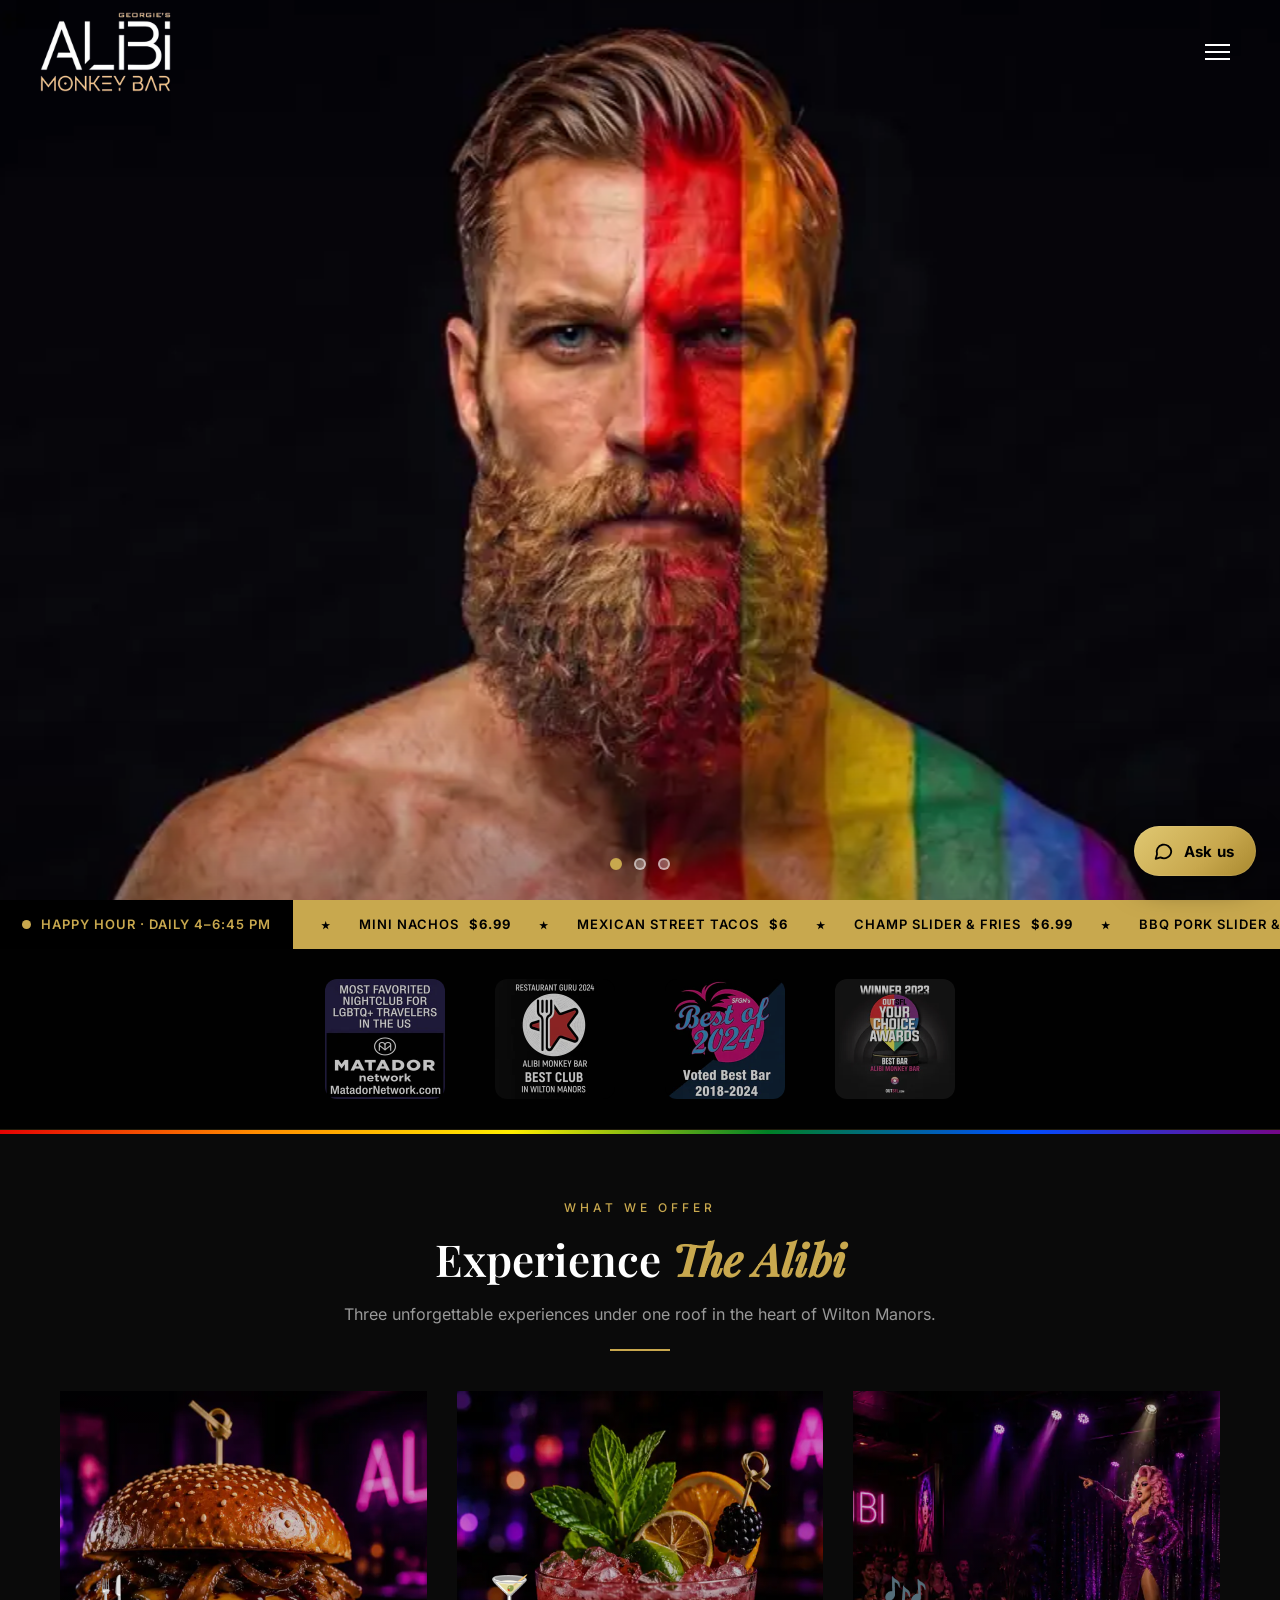
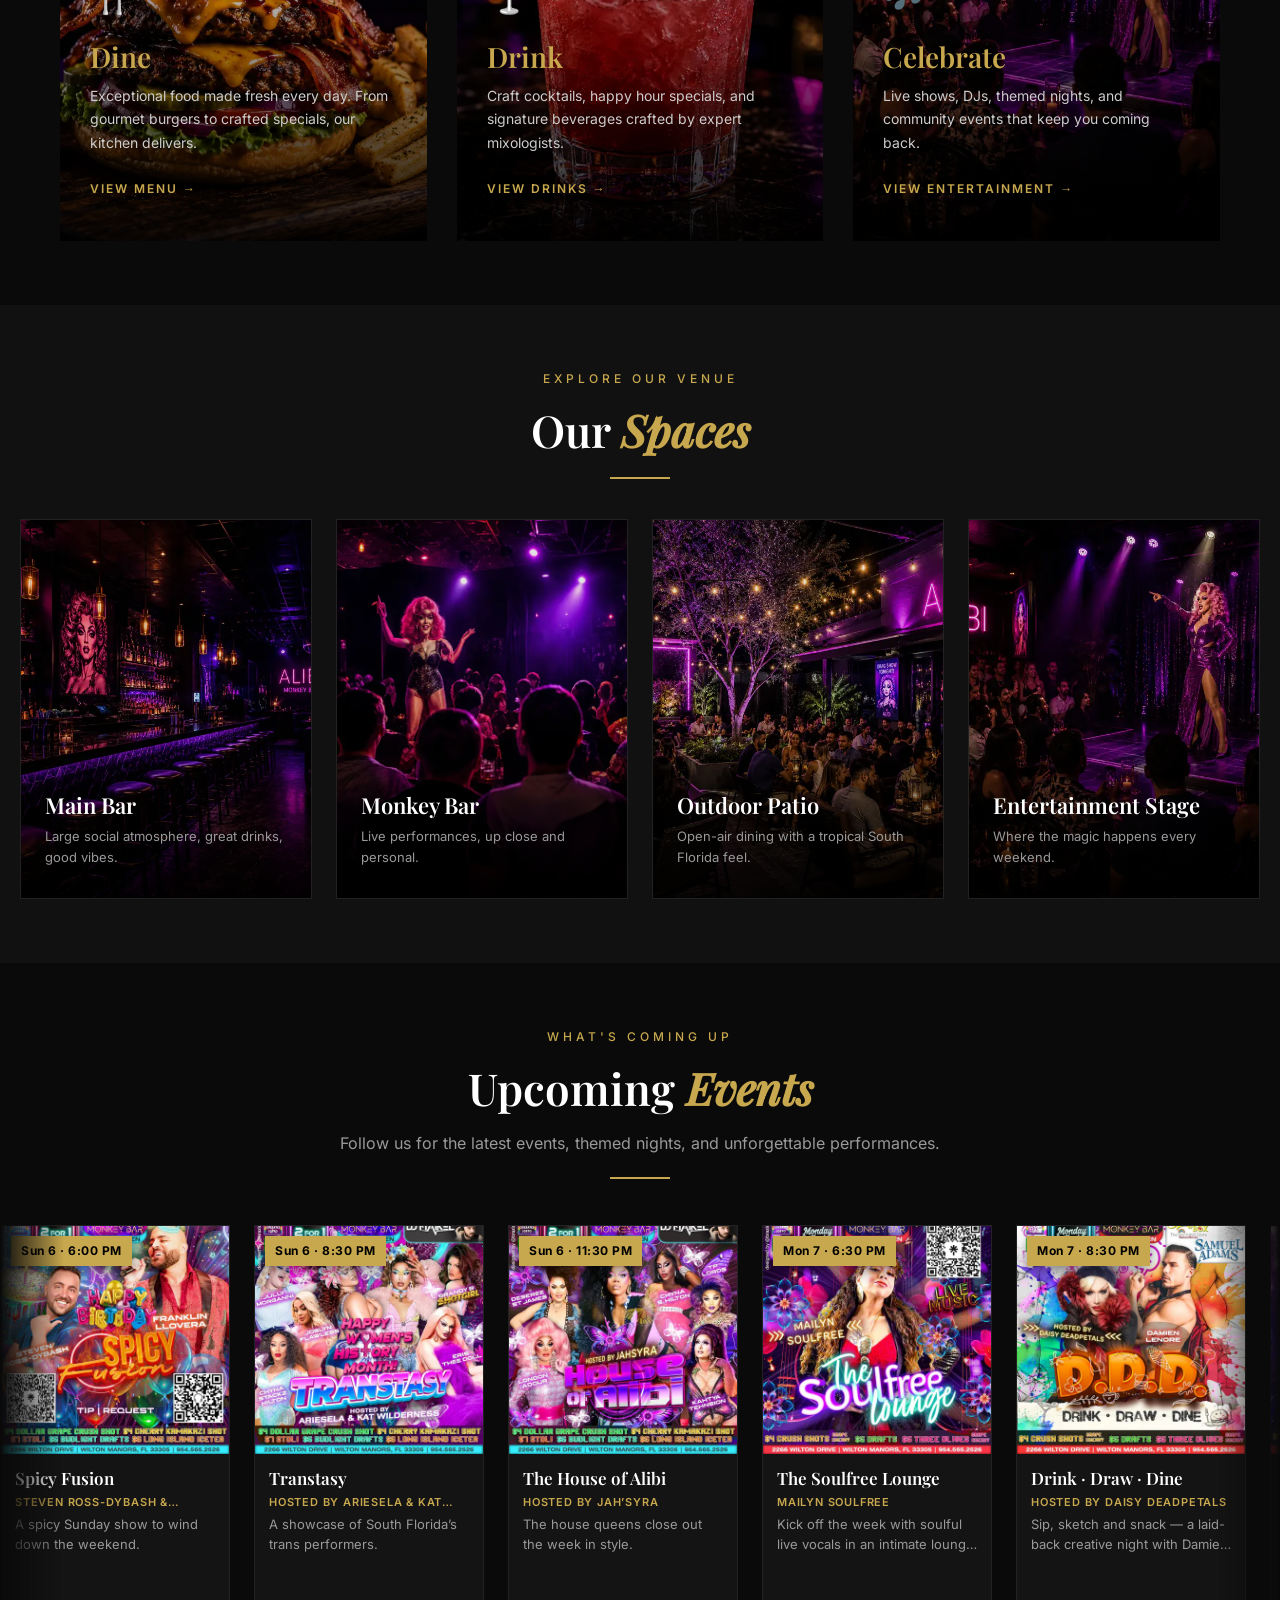
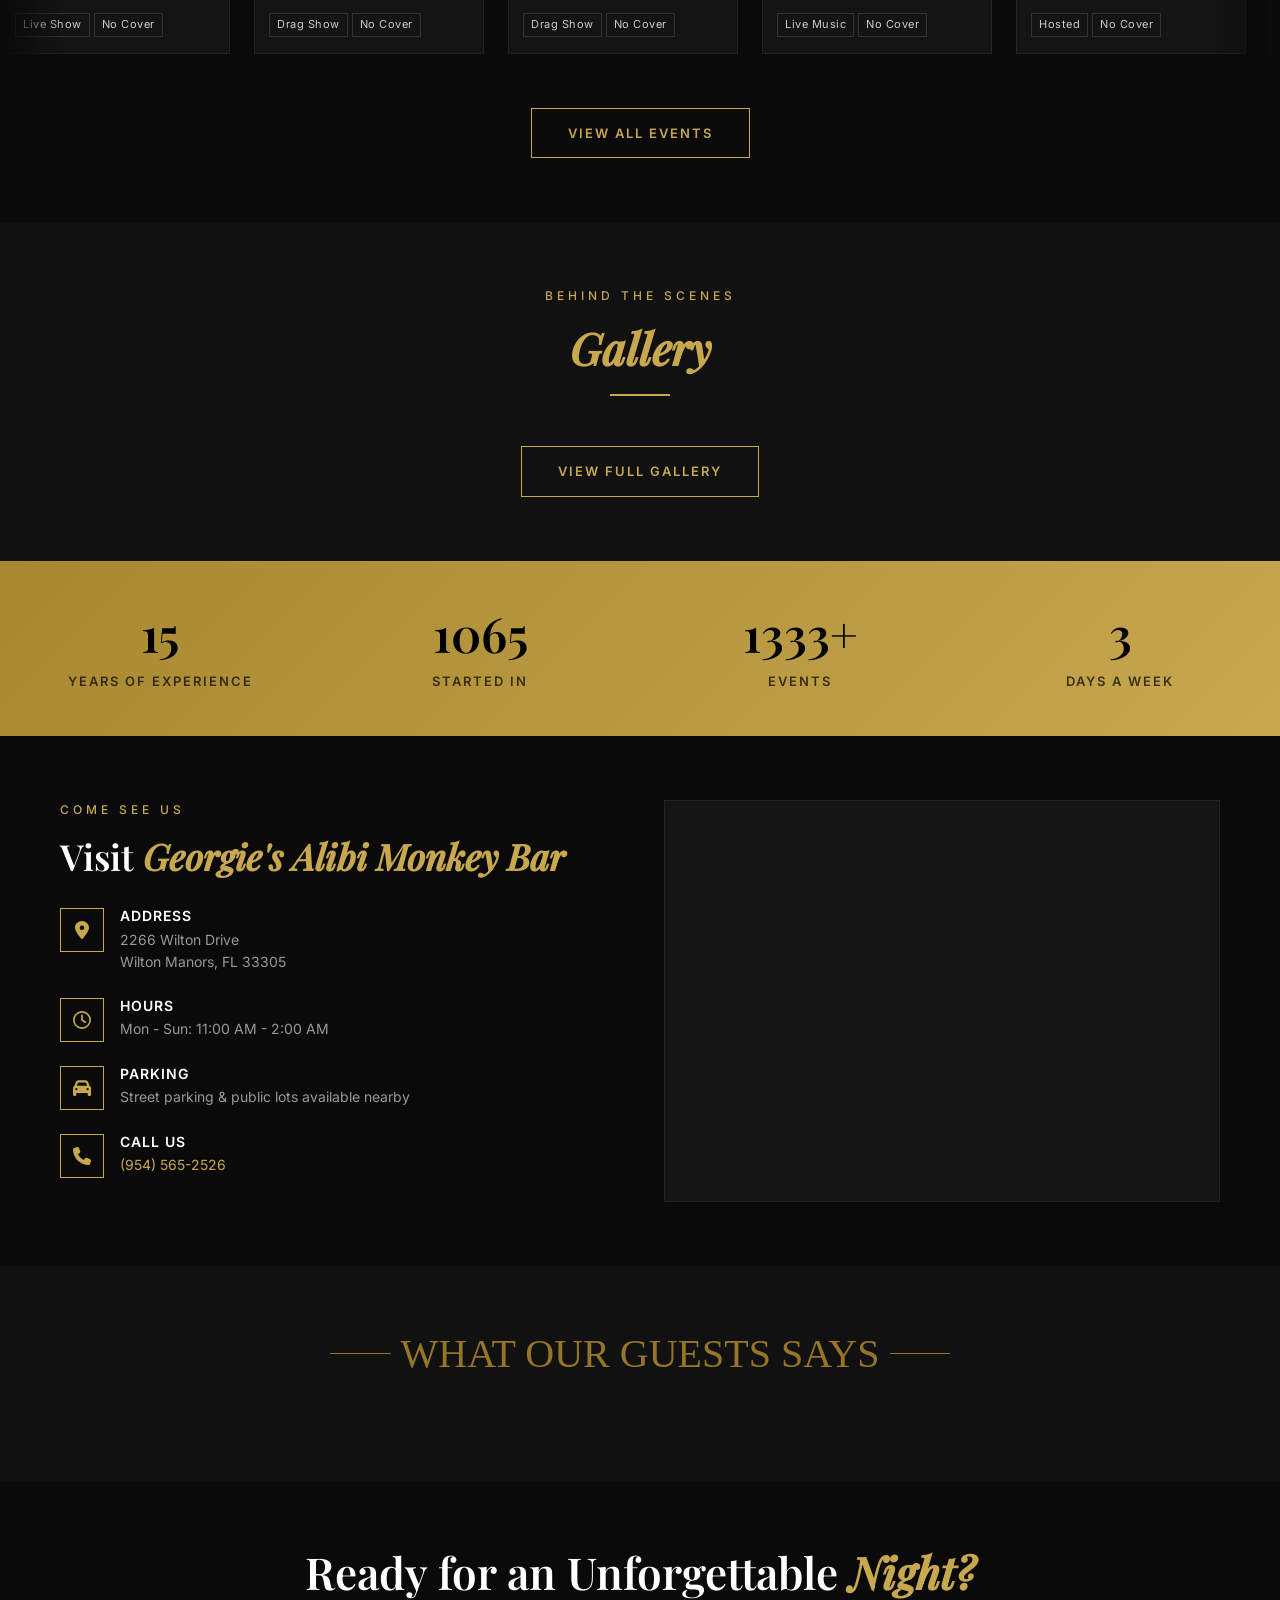
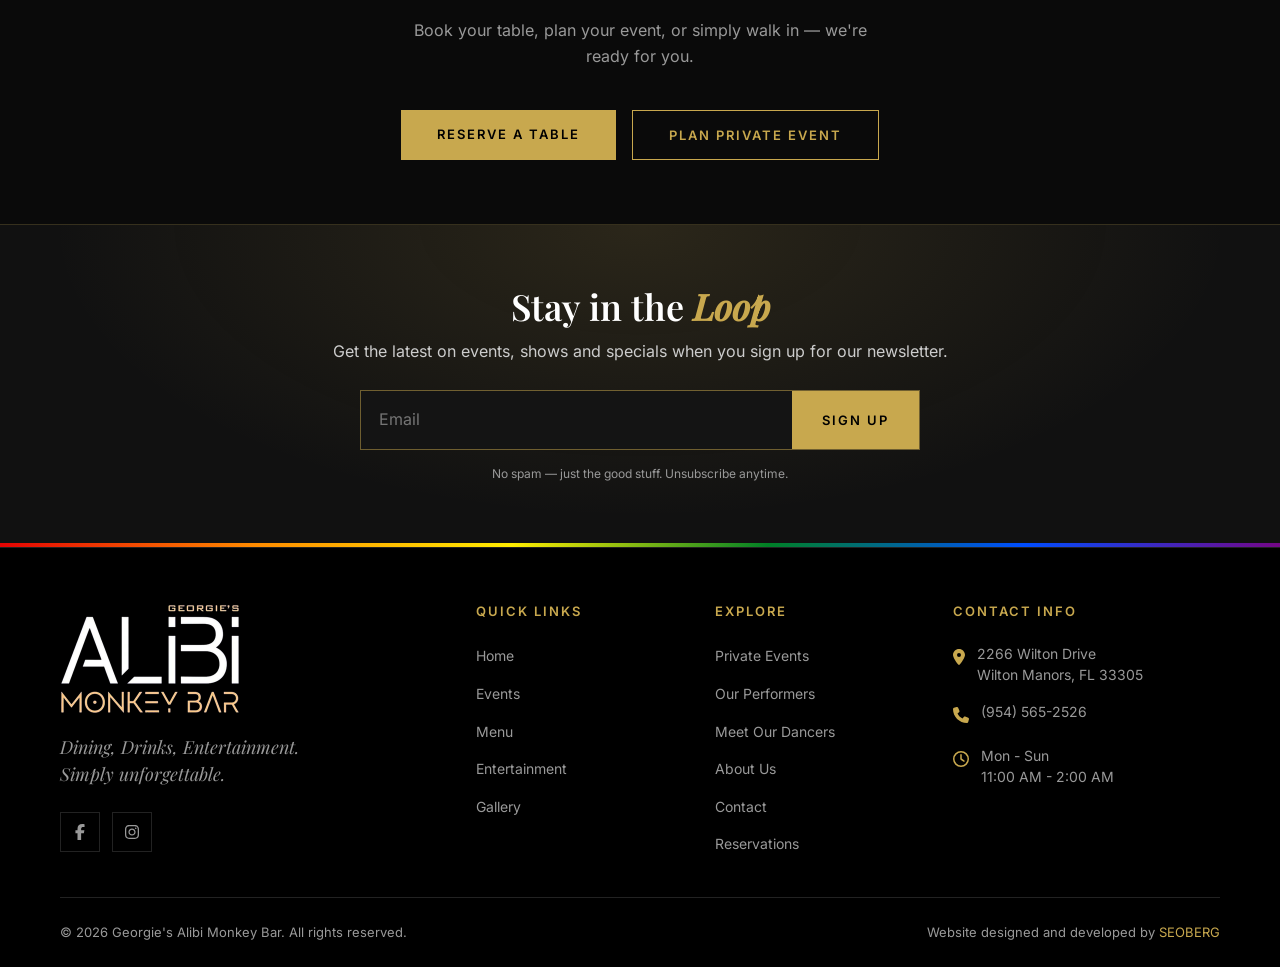
==== index.html @ 09c14d92 "Chat opens by itself once per visit; SEOBERG credits in the chat and footer - 3 seconds after the fi" ====
<!DOCTYPE html>
<html lang="en">
<head>
  <meta charset="UTF-8">
  <meta name="viewport" content="width=device-width, initial-scale=1.0">
  <title>Alibi Monkey Bar | South Florida's Ultimate Dining, Drinks & Entertainment</title>
  <meta name="description" content="Award-winning restaurant, live entertainment, craft cocktails, nightlife, and unforgettable events in the heart of Wilton Manors, South Florida.">
  <meta name="theme-color" content="#0A0A0A">
  <link rel="icon" type="image/png" sizes="32x32" href="images/favicon-32.png">
  <link rel="apple-touch-icon" href="images/apple-touch-icon.png">
  <link rel="preload" href="fonts/inter-latin.woff2" as="font" type="font/woff2" crossorigin>
  <link rel="preload" href="fonts/playfair-display-latin.woff2" as="font" type="font/woff2" crossorigin>
  <link rel="stylesheet" href="css/style.css?v=20261016">
</head>
<body>

  <!-- HEADER -->
  <header class="header">
    <div class="header-inner">
      <a href="./" class="logo"><img src="images/logo.webp" alt="Georgie's Alibi Monkey Bar" width="360" height="220"></a>
      <nav class="nav">
        <a href="./" class="active">Home</a>
        <a href="events.html">Events</a>
        <a href="menu.html">Menu</a>
        <a href="entertainment.html">Entertainment</a><a href="performers.html">Performers</a><a href="dancers.html">Dancers</a>
        <a href="gallery.html">Gallery</a>
        <a href="private-events.html">Private Events</a>
        <a href="about.html">About</a>
        <a href="contact.html">Contact</a>
      </nav>
      <a href="contact.html#reserve" class="btn-reserve">Reserve A Table</a>
      <button class="menu-toggle" aria-label="Open menu">
        <span></span><span></span><span></span>
      </button>
    </div>
  </header>

  <!-- MOBILE NAV -->
  <div class="mobile-nav">
    <button class="mobile-nav-close" aria-label="Close menu">&times;</button>
    <a href="./">Home</a>
    <a href="events.html">Events</a>
    <a href="menu.html">Menu</a>
    <a href="entertainment.html">Entertainment</a><a href="performers.html">Performers</a><a href="dancers.html">Dancers</a>
    <a href="gallery.html">Gallery</a>
    <a href="private-events.html">Private Events</a>
    <a href="about.html">About</a>
    <a href="contact.html">Contact</a>
    <a href="contact.html#reserve" class="btn-outline" style="margin-top:20px;">Reserve A Table</a>
  </div>

  <!-- HERO SLIDER -->
  <section class="hero">
    <h1 class="sr-only">Georgie's Alibi Monkey Bar &mdash; dining, drinks &amp; live entertainment in Wilton Manors</h1>
    <div class="hero-slider">
      <div class="hero-slide hero-slide--full active">
        <picture>
          <source media="(orientation: portrait)" srcset="images/hero-banner-mobile.webp" width="781" height="1400">
          <img fetchpriority="high" src="images/hero-banner.webp" srcset="images/hero-banner-1280.webp 1280w, images/hero-banner.webp 1920w" sizes="100vw" width="1920" height="1071" alt="Alibi Monkey Bar">
        </picture>
      </div>
      <div class="hero-slide">
        <img decoding="async" data-src="images/hero-exterior.webp" width="1916" height="821" alt="Alibi Monkey Bar exterior at sunset">
      </div>
      <div class="hero-slide">
        <img decoding="async" data-src="images/hero-meetme.webp" width="1600" height="1600" alt="Meet Me At Alibi - Cocktails, Food, Live Entertainment">
      </div>
    </div>
    <div class="hero-dots">
      <button class="hero-dot active" aria-label="Slide 1"></button>
      <button class="hero-dot" aria-label="Slide 2"></button>
      <button class="hero-dot" aria-label="Slide 3"></button>
    </div>
  </section>

  <!-- HAPPY HOUR TICKER (details from the Square site's Happy Hour Menu page) -->
  <a class="hh-ticker" href="menu.html#happy-hour" aria-label="Happy Hour every day 4 to 6:45 PM. See the Happy Hour menu.">
    <span class="hh-ticker-label">
      <span class="hh-ticker-dot"></span>
      <span data-hh-status data-hh-idle="Happy Hour &middot; Daily 4&ndash;6:45 PM">Happy Hour &middot; Daily 4&ndash;6:45 PM</span>
    </span>
    <span class="hh-ticker-track" aria-hidden="true">
      <span class="hh-ticker-items">
        <span>Mini Nachos <b>$6.99</b></span>
        <span>Mexican Street Tacos <b>$6</b></span>
        <span>Champ Slider &amp; Fries <b>$6.99</b></span>
        <span>BBQ Pork Slider &amp; Fries <b>$6.99</b></span>
        <span>4 oz. Burger &amp; Fries <b>$6.99</b></span>
        <span>Bacon Cheese Dog &amp; Fries <b>$6.99</b></span>
        <span>Wings (5) <b>$6.99</b></span>
        <span>Chicken Quesadilla <b>$11.99</b></span>
        <span>Sides from <b>$3</b></span>
        <span class="hh-ticker-cta">See the Happy Hour menu &rarr;</span>
      </span>
    </span>
  </a>

  <!-- AWARDS -->
  <section class="awards-bar">
    <div class="awards-track">
      <div class="award-item">
        <img width="240" height="240" loading="lazy" decoding="async" src="images/award-matador.webp" alt="Most Favorited Nightclub for LGBTQ+ Travelers - Matador Network">
      </div>
      <div class="award-item">
        <img width="240" height="240" loading="lazy" decoding="async" src="images/award-restaurant-guru.webp" alt="Restaurant Guru 2024 - Best Club in Wilton Manors">
      </div>
      <div class="award-item">
        <img width="240" height="240" loading="lazy" decoding="async" src="images/award-sfgn.webp" alt="SFGN Best of 2024 - Voted Best Bar 2018-2024">
      </div>
      <div class="award-item">
        <img width="240" height="240" loading="lazy" decoding="async" src="images/award-outsfl.webp" alt="OutSFL Your Choice Awards 2023 - Best Bar">
      </div>
    </div>
  </section>

  <!-- PRIDE DIVIDER -->
  <div class="pride-divider"></div>

  <!-- EXPERIENCE THE ALIBI -->
  <section class="section">
    <div class="container">
      <div class="section-header">
        <span class="section-label">What We Offer</span>
        <h2 class="section-title">Experience <em>The Alibi</em></h2>
        <p class="section-desc">Three unforgettable experiences under one roof in the heart of Wilton Manors.</p>
        <div class="gold-line"></div>
      </div>
      <div class="experience-grid">
        <div class="experience-card fade-in">
          <div class="experience-card-bg" data-bg="images/site/burger-photo-1024.webp"></div>
          <div class="experience-card-overlay"></div>
          <div class="experience-card-content">
            <div class="experience-card-icon">&#127860;</div>
            <h3>Dine</h3>
            <p>Exceptional food made fresh every day. From gourmet burgers to crafted specials, our kitchen delivers.</p>
            <a href="menu.html" class="btn-link">View Menu &rarr;</a>
          </div>
        </div>
        <div class="experience-card fade-in fade-in-delay-1">
          <div class="experience-card-bg" data-bg="images/site/cocktail-photo-1024.webp"></div>
          <div class="experience-card-overlay"></div>
          <div class="experience-card-content">
            <div class="experience-card-icon">&#127864;</div>
            <h3>Drink</h3>
            <p>Craft cocktails, happy hour specials, and signature beverages crafted by expert mixologists.</p>
            <a href="menu.html#drinks" class="btn-link">View Drinks &rarr;</a>
          </div>
        </div>
        <div class="experience-card fade-in fade-in-delay-2">
          <div class="experience-card-bg" data-bg="images/site/entertainment-stage-scene-1024.webp"></div>
          <div class="experience-card-overlay"></div>
          <div class="experience-card-content">
            <div class="experience-card-icon">&#127926;</div>
            <h3>Celebrate</h3>
            <p>Live shows, DJs, themed nights, and community events that keep you coming back.</p>
            <a href="entertainment.html" class="btn-link">View Entertainment &rarr;</a>
          </div>
        </div>
      </div>
    </div>
  </section>

  <!-- OUR SPACES -->
  <section class="section section-dark">
    <div class="container-wide">
      <div class="section-header">
        <span class="section-label">Explore Our Venue</span>
        <h2 class="section-title">Our <em>Spaces</em></h2>
        <div class="gold-line"></div>
      </div>
      <div class="spaces-grid">
        <div class="space-card fade-in">
          <div class="space-card-bg" data-bg="images/site/main-bar-interior-1024.webp"></div>
          <div class="space-card-overlay"></div>
          <div class="space-card-content">
            <h3>Main Bar</h3>
            <p>Large social atmosphere, great drinks, good vibes.</p>
          </div>
        </div>
        <div class="space-card fade-in fade-in-delay-1">
          <div class="space-card-bg" data-bg="images/site/monkey-bar-1024.webp"></div>
          <div class="space-card-overlay"></div>
          <div class="space-card-content">
            <h3>Monkey Bar</h3>
            <p>Live performances, up close and personal.</p>
          </div>
        </div>
        <div class="space-card fade-in fade-in-delay-2">
          <div class="space-card-bg" data-bg="images/site/outdoor-patio-scene-1024.webp"></div>
          <div class="space-card-overlay"></div>
          <div class="space-card-content">
            <h3>Outdoor Patio</h3>
            <p>Open-air dining with a tropical South Florida feel.</p>
          </div>
        </div>
        <div class="space-card fade-in fade-in-delay-3">
          <div class="space-card-bg" data-bg="images/site/entertainment-stage-scene-1024.webp"></div>
          <div class="space-card-overlay"></div>
          <div class="space-card-content">
            <h3>Entertainment Stage</h3>
            <p>Where the magic happens every weekend.</p>
          </div>
        </div>
      </div>
    </div>
  </section>

  <!-- UPCOMING EVENTS — every show in the Weekly Lineup as a right-to-left slider.
       js/upcoming.js reads the cards from events.html (edit events there), orders them
       from the next show onward and starts the slider. Without JavaScript these four
       weekly highlights show in a row you can swipe. -->
  <section class="section" id="events">
    <div class="container">
      <div class="section-header">
        <span class="section-label">What's Coming Up</span>
        <h2 class="section-title">Upcoming <em>Events</em></h2>
        <p class="section-desc">Follow us for the latest events, themed nights, and unforgettable performances.</p>
        <div class="gold-line"></div>
      </div>
    </div>

    <div class="ev-slider fade-in" data-ev-slider>
      <div class="ev-slider-viewport">
        <div class="ev-slider-track">
          <a class="ev-slide" href="events.html#ev-tue">
            <article class="ev-card">
              <div class="ev-poster">
                <img src="images/events/drag-bingo.webp" alt="Drag Bingo poster" width="480" height="600" loading="lazy" decoding="async">
                <span class="ev-time">Every Tue &middot; 10:00 PM</span>
              </div>
              <div class="ev-body">
                <h4>Drag Bingo</h4>
                <p class="ev-host">Hosted by London Adour</p>
                <p class="ev-desc">Bingo with a twist and fun prizes to win. $6 margaritas, $9 Grey Goose.</p>
                <ul class="ev-tags"><li>Drag</li><li>Prizes</li><li>No Cover</li></ul>
              </div>
            </article>
          </a>
          <a class="ev-slide" href="events.html#ev-thu">
            <article class="ev-card">
              <div class="ev-poster">
                <img src="images/events/whats-the-tea.webp" alt="What’s the Tea? poster" width="480" height="600" loading="lazy" decoding="async">
                <span class="ev-time">Every Thu &middot; 10:00 PM</span>
              </div>
              <div class="ev-body">
                <h4>What&rsquo;s the Tea?</h4>
                <p class="ev-host">Hosted by TP Lords</p>
                <p class="ev-desc">Watch out for the big girls &mdash; a night of drag, comedy and all the tea.</p>
                <ul class="ev-tags"><li>Drag</li><li>$5 Long Islands</li><li>No Cover</li></ul>
              </div>
            </article>
          </a>
          <a class="ev-slide" href="events.html#ev-fri">
            <article class="ev-card">
              <div class="ev-poster">
                <img src="images/events/alibis-angels.webp" alt="Alibi’s Angels poster" width="480" height="600" loading="lazy" decoding="async">
                <span class="ev-time">Every Fri &middot; 9:00 PM</span>
              </div>
              <div class="ev-body">
                <h4>Alibi&rsquo;s Angels</h4>
                <p class="ev-host">Hosted by the Angels</p>
                <p class="ev-desc">The Angels take the stage for a full night of drag.</p>
                <ul class="ev-tags"><li>Drag Show</li><li>No Cover</li></ul>
              </div>
            </article>
          </a>
          <a class="ev-slide" href="events.html#ev-sat">
            <article class="ev-card">
              <div class="ev-poster">
                <img src="images/events/saturday-night-rewind.webp" alt="Saturday Night Rewind poster" width="480" height="600" loading="lazy" decoding="async">
                <span class="ev-time">Every Sat &middot; 8:30 PM</span>
              </div>
              <div class="ev-body">
                <h4>Saturday Night Rewind</h4>
                <p class="ev-host">Hosted by London Adour &middot; DJ Maikel</p>
                <p class="ev-desc">A throwback drag show packed with the hits you love.</p>
                <ul class="ev-tags"><li>Drag Show</li><li>No Cover</li></ul>
              </div>
            </article>
          </a>
        </div>
      </div>
    </div>

    <div class="container">
      <div class="ev-slider-controls">
        <a href="events.html" class="btn-outline">View All Events</a>
      </div>
    </div>
  </section>

  <!-- GALLERY PREVIEW -->
  <section class="section section-dark">
    <div class="container-wide">
      <div class="section-header">
        <span class="section-label">Behind The Scenes</span>
        <h2 class="section-title"><em>Gallery</em></h2>
        <div class="gold-line"></div>
      </div>
      <!-- Instagram feed (Elfsight) -->
      <div class="elfsight-app-f1284aae-14c4-406d-a843-ef1a9db4b3b8"></div>
      <div style="text-align:center; margin-top:50px;">
        <a href="gallery.html" class="btn-outline">View Full Gallery</a>
      </div>
    </div>
  </section>

  <!-- STATS -->
  <div class="stats-bar">
    <div class="stat-item fade-in">
      <h3 data-count="29" data-suffix="">0</h3>
      <p>Years of Experience</p>
    </div>
    <div class="stat-item fade-in fade-in-delay-1">
      <h3 data-count="1997" data-suffix="">0</h3>
      <p>Started In</p>
    </div>
    <div class="stat-item fade-in fade-in-delay-2">
      <h3 data-count="2500" data-suffix="+">0</h3>
      <p>Events</p>
    </div>
    <div class="stat-item fade-in fade-in-delay-3">
      <h3 data-count="7" data-suffix="">0</h3>
      <p>Days A Week</p>
    </div>
  </div>

  <!-- VISIT US -->
  <section class="section" id="visit">
    <div class="container">
      <div class="visit-section">
        <div class="visit-info fade-in">
          <span class="section-label">Come See Us</span>
          <h3>Visit <em>Georgie's Alibi Monkey Bar</em></h3>
          <div class="visit-detail">
            <div class="visit-detail-icon"><i class="fas fa-map-marker-alt"></i></div>
            <div>
              <h4>Address</h4>
              <p>2266 Wilton Drive<br>Wilton Manors, FL 33305</p>
            </div>
          </div>
          <div class="visit-detail">
            <div class="visit-detail-icon"><i class="far fa-clock"></i></div>
            <div>
              <h4>Hours</h4>
              <p>Mon - Sun: 11:00 AM - 2:00 AM</p>
            </div>
          </div>
          <div class="visit-detail">
            <div class="visit-detail-icon"><i class="fas fa-car"></i></div>
            <div>
              <h4>Parking</h4>
              <p>Street parking & public lots available nearby</p>
            </div>
          </div>
          <div class="visit-detail">
            <div class="visit-detail-icon"><i class="fas fa-phone"></i></div>
            <div>
              <h4>Call Us</h4>
              <p><a href="tel:+19545652526">(954) 565-2526</a></p>
            </div>
          </div>
        </div>
        <div class="visit-map fade-in fade-in-delay-1">
          <iframe src="https://www.google.com/maps?q=Georgie%27s+Alibi+Monkey+Bar,+2266+Wilton+Dr,+Wilton+Manors,+FL+33305&output=embed" title="Map: Georgie&#39;s Alibi Monkey Bar, 2266 Wilton Drive" allowfullscreen loading="lazy"></iframe>
        </div>
      </div>
    </div>
  </section>

  <!-- GOOGLE REVIEWS (Elfsight widget, same as staging) -->
  <section class="section section-dark guest-reviews">
    <div class="container-wide">
      <h2 class="reviews-divider"><span>What Our Guests Says</span></h2>
      <div class="elfsight-app-85502137-6bd7-4d75-bd70-6d7300e548af"></div>
    </div>
  </section>

  <!-- CTA -->
  <section class="cta-section">
    <div class="container">
      <h2>Ready for an Unforgettable <em>Night?</em></h2>
      <p>Book your table, plan your event, or simply walk in — we're ready for you.</p>
      <div class="cta-buttons">
        <a href="contact.html#reserve" class="btn-primary">Reserve A Table</a>
        <a href="private-events.html" class="btn-outline">Plan Private Event</a>
      </div>
    </div>
  </section>

  <!-- PRIDE DIVIDER -->
  <!-- NEWSLETTER (like "Stay in the Loop" on the Square site) — posts to api/subscribe.php -->
  <section class="newsletter">
    <div class="container">
      <h2>Stay in the <em>Loop</em></h2>
      <p>Get the latest on events, shows and specials when you sign up for our newsletter.</p>
      <form class="newsletter-form" method="post" action="#" data-endpoint="api/subscribe.php" data-success="You're on the list! Watch your inbox for our next update." novalidate>
        <label class="sr-only" for="nl-email-index">Email address</label>
        <input id="nl-email-index" type="email" name="email" placeholder="Email" autocomplete="email" required>
        <input class="hp-field" type="text" name="website" tabindex="-1" autocomplete="off" aria-hidden="true">
        <button type="submit">Sign Up</button>
      </form>
      <p class="form-status" role="status" aria-live="polite" hidden></p>
      <p class="newsletter-note">No spam &mdash; just the good stuff. Unsubscribe anytime.</p>
    </div>
  </section>

  <div class="pride-divider"></div>

  <!-- FOOTER -->
  <footer class="footer">
    <div class="container">
      <div class="footer-grid">
        <div class="footer-brand">
          <a href="./" class="logo"><img loading="lazy" decoding="async" src="images/logo.webp" alt="Georgie's Alibi Monkey Bar" width="360" height="220"></a>
          <p class="footer-tagline">Dining, Drinks, Entertainment.<br>Simply unforgettable.</p>
          <div class="footer-social">
            <a href="https://www.facebook.com/alibi.wiltonmanors/" target="_blank" rel="noopener" aria-label="Facebook"><i class="fab fa-facebook-f"></i></a>
            <a href="https://www.instagram.com/alibimonkeybar/" target="_blank" rel="noopener" aria-label="Instagram"><i class="fab fa-instagram"></i></a>
          </div>
        </div>
        <div class="footer-col">
          <h4>Quick Links</h4>
          <ul class="footer-links">
            <li><a href="./">Home</a></li>
            <li><a href="events.html">Events</a></li>
            <li><a href="menu.html">Menu</a></li>
            <li><a href="entertainment.html">Entertainment</a></li>
            <li><a href="gallery.html">Gallery</a></li>
          </ul>
        </div>
        <div class="footer-col">
          <h4>Explore</h4>
          <ul class="footer-links">
            <li><a href="private-events.html">Private Events</a></li><li><a href="performers.html">Our Performers</a></li><li><a href="dancers.html">Meet Our Dancers</a></li>
            <li><a href="about.html">About Us</a></li>
            <li><a href="contact.html">Contact</a></li>
            <li><a href="contact.html#reserve">Reservations</a></li>
          </ul>
        </div>
        <div class="footer-col">
          <h4>Contact Info</h4>
          <div class="footer-contact-item">
            <span class="icon"><i class="fas fa-map-marker-alt"></i></span>
            <p>2266 Wilton Drive<br>Wilton Manors, FL 33305</p>
          </div>
          <div class="footer-contact-item">
            <span class="icon"><i class="fas fa-phone"></i></span>
            <a href="tel:+19545652526">(954) 565-2526</a>
          </div>
          <div class="footer-contact-item">
            <span class="icon"><i class="far fa-clock"></i></span>
            <p>Mon - Sun<br>11:00 AM - 2:00 AM</p>
          </div>
        </div>
      </div>
      <div class="footer-bottom">
        <p>&copy; 2026 Georgie's Alibi Monkey Bar. All rights reserved.</p>
        <p class="footer-credit">Website designed and developed by <a href="https://seoberg.com" target="_blank" rel="noopener">SEOBERG</a></p>
      </div>
    </div>
  </footer>

  <!-- MOBILE STICKY CTA BAR -->
  <div class="mobile-cta-bar">
    <a href="tel:+19545652526" class="cta-call"><i class="fas fa-phone"></i> Call Now</a>
    <a href="contact.html#reserve" class="cta-reserve">Reserve A Table</a>
  </div>

  <script src="js/main.js?v=20260925"></script>
  <script src="js/elfsight-badge.js?v=20260925"></script>
  <script src="js/upcoming.js?v=20260929"></script>
  <script src="js/chat.js?v=20261016"></script>
</body>
</html>
---- css/style.css ----
/* Fonts: self-hosted variable WOFF2 files (Google Fonts, SIL Open Font License),
   Latin subset. Each page preloads the two used above the fold. */
@font-face {
  font-family: 'Inter';
  font-style: normal;
  font-weight: 300 700;
  font-display: swap;
  src: url('../fonts/inter-latin.woff2') format('woff2');
  unicode-range: U+0000-00FF, U+0131, U+0152-0153, U+02BB-02BC, U+02C6, U+02DA, U+02DC, U+0304, U+0308, U+0329, U+2000-206F, U+20AC, U+2122, U+2191, U+2193, U+2212, U+2215, U+FEFF, U+FFFD;
}

@font-face {
  font-family: 'Playfair Display';
  font-style: normal;
  font-weight: 400 700;
  font-display: swap;
  src: url('../fonts/playfair-display-latin.woff2') format('woff2');
  unicode-range: U+0000-00FF, U+0131, U+0152-0153, U+02BB-02BC, U+02C6, U+02DA, U+02DC, U+0304, U+0308, U+0329, U+2000-206F, U+20AC, U+2122, U+2191, U+2193, U+2212, U+2215, U+FEFF, U+FFFD;
}

@font-face {
  font-family: 'Playfair Display';
  font-style: italic;
  font-weight: 400 500;
  font-display: swap;
  src: url('../fonts/playfair-display-italic-latin.woff2') format('woff2');
  unicode-range: U+0000-00FF, U+0131, U+0152-0153, U+02BB-02BC, U+02C6, U+02DA, U+02DC, U+0304, U+0308, U+0329, U+2000-206F, U+20AC, U+2122, U+2191, U+2193, U+2212, U+2215, U+FEFF, U+FFFD;
}

:root {
  --gold: #C8A84E;
  --gold-light: #E0C872;
  --gold-dark: #A8882E;
  --black: #000000;
  --bg: #0A0A0A;
  --bg-card: #141414;
  --bg-section: #111111;
  --bg-overlay: rgba(0, 0, 0, 0.7);
  --white: #FFFFFF;
  --text: #FFFFFF;
  --text-muted: #999999;
  --text-body: #CCCCCC;
  --border: #222222;
  --rainbow-red: #E40303;
  --rainbow-orange: #FF8C00;
  --rainbow-yellow: #FFED00;
  --rainbow-green: #008026;
  --rainbow-blue: #004DFF;
  --rainbow-purple: #750787;
}

* {
  margin: 0;
  padding: 0;
  box-sizing: border-box;
}

html {
  scroll-behavior: smooth;
}

body {
  font-family: 'Inter', sans-serif;
  background-color: var(--bg);
  color: var(--text);
  line-height: 1.6;
  overflow-x: hidden;
}

h1, h2, h3, h4, h5, h6 {
  font-family: 'Playfair Display', serif;
  font-weight: 600;
  line-height: 1.2;
}

a {
  text-decoration: none;
  color: inherit;
  transition: color 0.3s ease;
}

img {
  max-width: 100%;
  height: auto;
}

.container {
  max-width: 1200px;
  margin: 0 auto;
  padding: 0 20px;
}

.container-wide {
  max-width: 1400px;
  margin: 0 auto;
  padding: 0 20px;
}

/* ====== HEADER / NAVIGATION ====== */
.header {
  position: fixed;
  top: 0;
  left: 0;
  right: 0;
  z-index: 1000;
  background: transparent;
  border-bottom: none;
  transition: background 0.4s ease, border-bottom 0.4s ease;
}

.header.scrolled {
  background: rgba(0, 0, 0, 0.92);
  backdrop-filter: blur(10px);
  border-bottom: 1px solid rgba(200, 168, 78, 0.15);
}

.header-inner {
  display: flex;
  align-items: center;
  justify-content: space-between;
  padding: 12px 40px;
  max-width: 1600px;
  margin: 0 auto;
}

.logo {
  display: flex;
  align-items: center;
  text-decoration: none;
  line-height: 1;
}

.logo img {
  display: block;
  height: 80px;
  width: auto;
}

.nav {
  display: flex;
  align-items: center;
  gap: 6px;
}

.nav a {
  font-family: 'Inter', sans-serif;
  font-size: 13px;
  font-weight: 500;
  letter-spacing: 1.5px;
  text-transform: uppercase;
  color: var(--white);
  padding: 8px 12px;
  position: relative;
  transition: color 0.3s ease;
}

.nav a:hover,
.nav a.active {
  color: var(--gold);
}

.nav a::after {
  content: '';
  position: absolute;
  bottom: 0;
  left: 50%;
  width: 0;
  height: 2px;
  background: var(--gold);
  transition: all 0.3s ease;
  transform: translateX(-50%);
}

.nav a:hover::after,
.nav a.active::after {
  width: 60%;
}

.btn-reserve {
  display: inline-block;
  padding: 12px 28px;
  border: 1px solid var(--gold);
  color: var(--gold);
  font-family: 'Inter', sans-serif;
  font-size: 12px;
  font-weight: 600;
  letter-spacing: 2px;
  text-transform: uppercase;
  transition: all 0.3s ease;
  margin-left: 20px;
  cursor: pointer;
  background: transparent;
}

.btn-reserve:hover {
  background: var(--gold);
  color: var(--black);
}

/* Mobile Menu */
.menu-toggle {
  display: none;
  flex-direction: column;
  gap: 5px;
  cursor: pointer;
  background: none;
  border: none;
  padding: 10px;
}

.menu-toggle span {
  width: 25px;
  height: 2px;
  background: var(--white);
  transition: all 0.3s ease;
}

.mobile-nav {
  display: none;
  position: fixed;
  top: 0;
  left: 0;
  right: 0;
  bottom: 0;
  background: rgba(0, 0, 0, 0.98);
  z-index: 999;
  flex-direction: column;
  align-items: center;
  justify-content: center;
  gap: 24px;
}

.mobile-nav.open {
  display: flex;
}

.mobile-nav a {
  font-family: 'Playfair Display', serif;
  font-size: 28px;
  color: var(--white);
  transition: color 0.3s ease;
}

.mobile-nav a:hover {
  color: var(--gold);
}

.mobile-nav-close {
  position: absolute;
  top: 20px;
  right: 30px;
  background: none;
  border: none;
  color: var(--white);
  font-size: 32px;
  cursor: pointer;
}

/* ====== HERO SECTION ====== */
.hero {
  position: relative;
  height: 100vh;
  min-height: 600px;
  overflow: hidden;
  background: var(--black);
}

.hero-slider {
  position: absolute;
  inset: 0;
  z-index: 1;
}

.hero-slide {
  position: absolute;
  inset: 0;
  opacity: 0;
  transition: opacity 3s ease-in-out;
}

.hero-slide.active {
  opacity: 1;
}

.hero-slide img {
  width: 100%;
  height: 100%;
  object-fit: cover;
  object-position: center center;
  transform: scale(1.05);
  transition: none;
}

.hero-slide.active img {
  animation: kenburns-1 8s ease-out forwards;
}

/* Full-frame slide: whole picture visible below the header, no crop or zoom.
   The photo's black backdrop blends into the hero background. */
.hero-slide picture {
  display: block;
  width: 100%;
  height: 100%;
}

/* Full-figure slide. Like the other slides, the photo runs up behind the
   transparent header. It is pinned to the top so the model's head stays in
   frame, and the zoom grows from the top edge so it never pushes his face out.
   Portrait screens get a portrait photo (see <picture> in index.html). */
.hero-slide--full {
  background: #040309; /* matches the photos' edge colour so no seam shows */
}

.hero-slide--full img {
  object-position: center top;
  transform: none;
  transform-origin: center top;
}

.hero-slide--full.active img {
  animation: kenburns-full 10s ease-out forwards;
}

@keyframes kenburns-full {
  from { transform: scale(1); }
  to   { transform: scale(1.06); }
}

/* Portrait screens: show the whole portrait photo from the top of the screen
   and fade its bottom and side edges into the background. */
@media (orientation: portrait) {
  .hero-slide--full img {
    height: auto; /* box = photo, so the edge fades land on the photo */
    transform: scale(0.94);
    -webkit-mask-image:
      linear-gradient(to bottom, #000 78%, transparent),
      linear-gradient(to right, transparent, #000 4%, #000 96%, transparent);
    -webkit-mask-composite: source-in;
    mask-image:
      linear-gradient(to bottom, #000 78%, transparent),
      linear-gradient(to right, transparent, #000 4%, #000 96%, transparent);
    mask-composite: intersect;
  }
  .hero-slide--full.active img {
    animation-name: kenburns-full-portrait;
  }
}

@keyframes kenburns-full-portrait {
  from { transform: scale(0.94); }
  to   { transform: scale(1); }
}

.hero-slide:nth-child(2).active img {
  animation-name: kenburns-2;
}

.hero-slide:nth-child(3).active img {
  animation-name: kenburns-3;
}

@keyframes kenburns-1 {
  from { transform: scale(1) translate(0, 0); }
  to   { transform: scale(1.12) translate(-1%, -0.5%); }
}

@keyframes kenburns-2 {
  from { transform: scale(1) translate(0, 0); }
  to   { transform: scale(1.1) translate(1%, -0.5%); }
}

@keyframes kenburns-3 {
  from { transform: scale(1.05) translate(0, 0); }
  to   { transform: scale(1.15) translate(-0.5%, 0.5%); }
}

.hero-slide::after {
  content: '';
  position: absolute;
  inset: 0;
  background: linear-gradient(
    to bottom,
    rgba(0, 0, 0, 0.1) 0%,
    rgba(0, 0, 0, 0) 20%,
    rgba(0, 0, 0, 0) 80%,
    rgba(0, 0, 0, 0.25) 100%
  );
  pointer-events: none;
}

.hero-dots {
  position: absolute;
  bottom: 30px;
  left: 50%;
  transform: translateX(-50%);
  z-index: 5;
  display: flex;
  gap: 12px;
}

.hero-dot {
  width: 12px;
  height: 12px;
  border-radius: 50%;
  background: rgba(255, 255, 255, 0.3);
  border: 2px solid rgba(255, 255, 255, 0.5);
  cursor: pointer;
  transition: all 0.3s ease;
}

.hero-dot.active {
  background: var(--gold);
  border-color: var(--gold);
}

/* ====== AWARDS BAR ====== */
.awards-bar {
  background: rgba(0, 0, 0, 0.95);
  border-bottom: 1px solid rgba(200, 168, 78, 0.15);
  padding: 30px 20px;
  position: relative;
  z-index: 5; /* lets the hover zoom sit above the neighbouring sections */
}

.awards-track {
  display: flex;
  justify-content: center;
  gap: 50px;
  align-items: center;
}

.award-item {
  position: relative;
  flex-shrink: 0;
  width: 120px;
  height: 120px;
  border-radius: 12px;
  overflow: hidden;
  cursor: pointer;
  transition: all 0.4s cubic-bezier(0.175, 0.885, 0.32, 1.275);
  filter: grayscale(20%) brightness(0.9);
  opacity: 0.85;
}

.award-item:hover {
  transform: scale(2.5);
  filter: grayscale(0%) brightness(1);
  opacity: 1;
  z-index: 10;
  box-shadow: 0 10px 50px rgba(200, 168, 78, 0.4), 0 0 0 2px var(--gold);
  border-radius: 8px;
}

.award-item img {
  width: 100%;
  height: 100%;
  object-fit: cover;
}

@media (max-width: 768px) {
  .award-item {
    width: 70px;
    height: 70px;
  }
  .awards-track {
    gap: 16px;
  }
  .award-item:hover {
    transform: scale(2);
  }
  /* keep the zoomed edge badges on screen */
  .award-item:first-child { transform-origin: left center; }
  .award-item:last-child { transform-origin: right center; }
}

.btn-primary {
  display: inline-block;
  padding: 14px 36px;
  background: var(--gold);
  color: var(--black);
  font-family: 'Inter', sans-serif;
  font-size: 13px;
  font-weight: 600;
  letter-spacing: 2px;
  text-transform: uppercase;
  transition: all 0.3s ease;
  border: none;
  cursor: pointer;
}

.btn-primary:hover {
  background: var(--gold-light);
  transform: translateY(-2px);
  box-shadow: 0 8px 24px rgba(200, 168, 78, 0.3);
}

.btn-outline {
  display: inline-block;
  padding: 14px 36px;
  border: 1px solid var(--gold);
  color: var(--gold);
  font-family: 'Inter', sans-serif;
  font-size: 13px;
  font-weight: 600;
  letter-spacing: 2px;
  text-transform: uppercase;
  transition: all 0.3s ease;
  background: transparent;
  cursor: pointer;
}

.btn-outline:hover {
  background: var(--gold);
  color: var(--black);
  transform: translateY(-2px);
}

/* ====== SECTION STYLES ====== */
.section {
  padding: 100px 0;
}

.section-dark {
  background: var(--bg-section);
}

.section-header {
  text-align: center;
  margin-bottom: 60px;
}

.section-label {
  font-family: 'Inter', sans-serif;
  font-size: 12px;
  font-weight: 500;
  letter-spacing: 4px;
  text-transform: uppercase;
  color: var(--gold);
  margin-bottom: 16px;
  display: block;
}

.section-title {
  font-size: 44px;
  font-weight: 600;
  margin-bottom: 20px;
}

.section-title em {
  font-style: italic;
  color: var(--gold);
}

.section-desc {
  font-size: 16px;
  color: var(--text-muted);
  max-width: 600px;
  margin: 0 auto;
  line-height: 1.8;
}

.gold-line {
  width: 60px;
  height: 2px;
  background: var(--gold);
  margin: 20px auto 0;
}

/* ====== EXPERIENCE CARDS ====== */
.experience-grid {
  display: grid;
  grid-template-columns: repeat(3, 1fr);
  gap: 30px;
}

.experience-card {
  position: relative;
  height: 450px;
  overflow: hidden;
  cursor: pointer;
}

.experience-card-bg {
  position: absolute;
  inset: 0;
  background-size: cover;
  background-position: center;
  transition: transform 0.6s ease;
}

.experience-card:hover .experience-card-bg {
  transform: scale(1.08);
}

.experience-card-overlay {
  position: absolute;
  inset: 0;
  background: linear-gradient(to top, rgba(0,0,0,0.9) 0%, rgba(0,0,0,0.2) 60%);
  transition: background 0.3s ease;
}

.experience-card:hover .experience-card-overlay {
  background: linear-gradient(to top, rgba(0,0,0,0.95) 0%, rgba(0,0,0,0.4) 60%);
}

.experience-card-content {
  position: absolute;
  bottom: 0;
  left: 0;
  right: 0;
  padding: 40px 30px;
  z-index: 2;
}

.experience-card-icon {
  font-size: 36px;
  margin-bottom: 16px;
}

.experience-card h3 {
  font-size: 28px;
  margin-bottom: 10px;
  color: var(--gold);
}

.experience-card p {
  font-size: 14px;
  color: var(--text-body);
  margin-bottom: 20px;
  line-height: 1.7;
}

.experience-card .btn-link {
  font-family: 'Inter', sans-serif;
  font-size: 12px;
  font-weight: 600;
  letter-spacing: 2px;
  text-transform: uppercase;
  color: var(--gold);
  display: inline-flex;
  align-items: center;
  gap: 8px;
  transition: gap 0.3s ease;
}

.experience-card:hover .btn-link {
  gap: 14px;
}

/* ====== SPACES SECTION ====== */
.spaces-grid {
  display: grid;
  grid-template-columns: repeat(4, 1fr);
  gap: 24px;
}

.space-card {
  position: relative;
  height: 380px;
  overflow: hidden;
  border: 1px solid var(--border);
  transition: border-color 0.3s ease;
}

.space-card:hover {
  border-color: var(--gold);
}

.space-card-bg {
  position: absolute;
  inset: 0;
  background-size: cover;
  background-position: center;
  transition: transform 0.5s ease;
}

.space-card:hover .space-card-bg {
  transform: scale(1.05);
}

.space-card-overlay {
  position: absolute;
  inset: 0;
  background: linear-gradient(to top, rgba(0,0,0,0.9) 0%, rgba(0,0,0,0.1) 50%);
}

.space-card-content {
  position: absolute;
  bottom: 0;
  left: 0;
  right: 0;
  padding: 30px 24px;
  z-index: 2;
}

.space-card h3 {
  font-size: 22px;
  margin-bottom: 8px;
}

.space-card p {
  font-size: 13px;
  color: var(--text-muted);
  line-height: 1.6;
}

/* ====== EVENTS SECTION ====== */
.events-grid {
  display: grid;
  grid-template-columns: repeat(4, 1fr);
  gap: 24px;
}

.event-card {
  background: var(--bg-card);
  border: 1px solid var(--border);
  overflow: hidden;
  transition: all 0.3s ease;
}

.event-card:hover {
  border-color: var(--gold);
  transform: translateY(-4px);
}

.event-card-date {
  padding: 20px;
  text-align: center;
  background: linear-gradient(135deg, var(--gold-dark), var(--gold));
  color: var(--black);
}

.event-card-date .day-name {
  font-family: 'Inter', sans-serif;
  font-size: 12px;
  font-weight: 600;
  text-transform: uppercase;
  letter-spacing: 2px;
}

.event-card-date .day-number {
  font-family: 'Playfair Display', serif;
  font-size: 42px;
  font-weight: 700;
  line-height: 1;
  margin-top: 4px;
}

.event-card-body {
  padding: 24px 20px;
}

.event-card-body h4 {
  font-size: 20px;
  margin-bottom: 6px;
}

.event-card-body .event-time {
  font-size: 13px;
  color: var(--gold);
  margin-bottom: 12px;
  font-weight: 500;
}

.event-card-body p {
  font-size: 13px;
  color: var(--text-muted);
  line-height: 1.6;
  margin-bottom: 20px;
}

.event-card-body .btn-book {
  display: inline-block;
  padding: 10px 24px;
  border: 1px solid var(--gold);
  color: var(--gold);
  font-family: 'Inter', sans-serif;
  font-size: 11px;
  font-weight: 600;
  letter-spacing: 2px;
  text-transform: uppercase;
  transition: all 0.3s ease;
}

.event-card-body .btn-book:hover {
  background: var(--gold);
  color: var(--black);
}

/* ====== GALLERY ====== */
.gallery-grid {
  display: grid;
  grid-template-columns: repeat(4, 1fr);
  gap: 6px;
}

.gallery-item {
  position: relative;
  aspect-ratio: 1;
  overflow: hidden;
  cursor: pointer;
}

.gallery-item img {
  width: 100%;
  height: 100%;
  object-fit: cover;
  transition: transform 0.5s ease;
}

.gallery-item:hover img {
  transform: scale(1.1);
}

.gallery-item-overlay {
  position: absolute;
  inset: 0;
  background: rgba(0, 0, 0, 0.5);
  display: flex;
  align-items: center;
  justify-content: center;
  opacity: 0;
  transition: opacity 0.3s ease;
}

.gallery-item:hover .gallery-item-overlay {
  opacity: 1;
}

.gallery-item-overlay span {
  font-size: 28px;
  color: var(--gold);
}

/* Gallery large layout */
.gallery-masonry {
  display: grid;
  grid-template-columns: repeat(4, 1fr);
  grid-auto-rows: 280px;
  gap: 8px;
}

.gallery-masonry .gallery-item:nth-child(1) {
  grid-column: span 2;
  grid-row: span 2;
}

.gallery-masonry .gallery-item:nth-child(5) {
  grid-column: span 2;
}

/* ====== VISIT / MAP SECTION ====== */
.visit-section {
  display: grid;
  grid-template-columns: 1fr 1fr;
  gap: 60px;
  align-items: center;
}

.visit-info h3 {
  font-size: 36px;
  margin-bottom: 30px;
}

.visit-info h3 em {
  color: var(--gold);
  font-style: italic;
}

.visit-detail {
  display: flex;
  gap: 16px;
  margin-bottom: 24px;
  align-items: flex-start;
}

.visit-detail-icon {
  width: 44px;
  height: 44px;
  border: 1px solid var(--gold);
  display: flex;
  align-items: center;
  justify-content: center;
  flex-shrink: 0;
  color: var(--gold);
  font-size: 18px;
}

.visit-detail h4 {
  font-family: 'Inter', sans-serif;
  font-size: 14px;
  font-weight: 600;
  text-transform: uppercase;
  letter-spacing: 1px;
  margin-bottom: 4px;
}

.visit-detail p {
  font-size: 14px;
  color: var(--text-muted);
  line-height: 1.6;
}

.visit-detail a {
  color: var(--gold);
}

.visit-detail a:hover {
  color: var(--gold-light);
}

.visit-map {
  height: 100%;
  min-height: 400px;
  background: var(--bg-card);
  border: 1px solid var(--border);
}

.visit-map iframe {
  width: 100%;
  height: 100%;
  border: 0;
  filter: grayscale(1) invert(1) contrast(0.8);
}

/* ====== GOOGLE REVIEWS ====== */
.reviews-divider {
  display: flex;
  align-items: center;
  gap: 10px;
  width: 50%;
  margin: 0 auto 40px;
  font-family: 'Times New Roman', serif;
  font-size: 40px;
  font-weight: 400;
  line-height: 1.2;
  color: #977528;
  text-transform: uppercase;
  text-align: center;
}

.reviews-divider::before,
.reviews-divider::after {
  content: '';
  flex: 1;
  min-width: 30px;
  border-top: 1px solid #977528;
}

@media (max-width: 1024px) {
  .reviews-divider { width: 80%; }
}

@media (max-width: 768px) {
  .reviews-divider { width: 100%; font-size: 26px; }
}

/* ====== RAINBOW / PRIDE DIVIDER ====== */
.pride-divider {
  height: 4px;
  background: linear-gradient(
    to right,
    var(--rainbow-red),
    var(--rainbow-orange),
    var(--rainbow-yellow),
    var(--rainbow-green),
    var(--rainbow-blue),
    var(--rainbow-purple)
  );
}

/* ====== FOOTER ====== */
.footer {
  background: var(--black);
  padding: 80px 0 0;
  border-top: 1px solid var(--border);
}

.footer-grid {
  display: grid;
  grid-template-columns: 2fr 1fr 1fr 1.5fr;
  gap: 60px;
  margin-bottom: 60px;
}

.footer-brand .logo {
  margin-bottom: 20px;
}

.footer-brand .logo img {
  height: 110px;
}

.footer-tagline {
  font-family: 'Playfair Display', serif;
  font-size: 18px;
  font-style: italic;
  color: var(--text-muted);
  margin-bottom: 24px;
  line-height: 1.5;
}

.footer-social {
  display: flex;
  gap: 12px;
}

.footer-social a {
  width: 40px;
  height: 40px;
  border: 1px solid var(--border);
  display: flex;
  align-items: center;
  justify-content: center;
  color: var(--text-muted);
  font-size: 16px;
  transition: all 0.3s ease;
}

.footer-social a:hover {
  border-color: var(--gold);
  color: var(--gold);
}

.footer-col h4 {
  font-family: 'Inter', sans-serif;
  font-size: 13px;
  font-weight: 600;
  letter-spacing: 2px;
  text-transform: uppercase;
  color: var(--gold);
  margin-bottom: 24px;
}

.footer-links {
  list-style: none;
  display: flex;
  flex-direction: column;
  gap: 12px;
}

.footer-links a {
  font-size: 14px;
  color: var(--text-muted);
  transition: color 0.3s ease;
}

.footer-links a:hover {
  color: var(--gold);
}

.footer-contact-item {
  display: flex;
  gap: 12px;
  margin-bottom: 16px;
  align-items: flex-start;
}

.footer-contact-item .icon {
  color: var(--gold);
  font-size: 16px;
  flex-shrink: 0;
  margin-top: 2px;
}

.footer-contact-item p,
.footer-contact-item a {
  font-size: 14px;
  color: var(--text-muted);
  line-height: 1.5;
}

.footer-contact-item a:hover {
  color: var(--gold);
}

.footer-bottom {
  border-top: 1px solid var(--border);
  padding: 24px 0;
  display: flex;
  flex-wrap: wrap;
  justify-content: space-between;
  align-items: center;
  gap: 8px 24px;
}

.footer-bottom p {
  font-size: 13px;
  color: var(--text-muted);
}

.footer-credit a {
  color: var(--gold);
}

.footer-credit a:hover {
  text-decoration: underline;
}

.footer-bottom-links {
  display: flex;
  gap: 24px;
}

.footer-bottom-links a {
  font-size: 13px;
  color: var(--text-muted);
}

.footer-bottom-links a:hover {
  color: var(--gold);
}

/* ====== PAGE BANNER (Inner Pages) ====== */
.page-banner {
  position: relative;
  height: 450px;
  display: flex;
  align-items: center;
  justify-content: center;
  text-align: center;
  overflow: hidden;
  margin-top: 0;
}

.page-banner-bg {
  position: absolute;
  inset: 0;
  background-size: cover;
  background-position: center;
}

.page-banner-bg::after {
  content: '';
  position: absolute;
  inset: 0;
  background: rgba(0, 0, 0, 0.7);
}

.page-banner-content {
  position: relative;
  z-index: 2;
}

.page-banner h1 {
  font-size: 52px;
  margin-bottom: 16px;
}

.page-banner p {
  font-size: 16px;
  color: var(--text-muted);
  max-width: 500px;
  margin: 0 auto;
}

.breadcrumb {
  display: flex;
  justify-content: center;
  gap: 12px;
  margin-top: 20px;
  font-size: 13px;
  color: var(--text-muted);
}

.breadcrumb a {
  color: var(--gold);
}

.breadcrumb span {
  color: var(--text-muted);
}

/* ====== MENU PAGE ====== */
.menu-category {
  margin-bottom: 80px;
}

.menu-category-header {
  display: flex;
  align-items: center;
  gap: 20px;
  margin-bottom: 40px;
}

.menu-category-header h3 {
  font-size: 32px;
  white-space: nowrap;
}

.menu-category-header .line {
  flex: 1;
  height: 1px;
  background: var(--border);
}

.menu-items {
  display: grid;
  grid-template-columns: 1fr 1fr;
  gap: 30px 60px;
}

.menu-item {
  display: flex;
  justify-content: space-between;
  align-items: flex-start;
  padding-bottom: 20px;
  border-bottom: 1px solid var(--border);
}

.menu-item-info h4 {
  font-family: 'Playfair Display', serif;
  font-size: 18px;
  margin-bottom: 6px;
}

.menu-item-info p {
  font-size: 13px;
  color: var(--text-muted);
  line-height: 1.5;
}

.menu-item-price {
  font-family: 'Playfair Display', serif;
  font-size: 20px;
  color: var(--gold);
  white-space: nowrap;
  margin-left: 20px;
}

.menu-item-tags {
  display: flex;
  gap: 6px;
  margin-top: 6px;
}

.menu-tag {
  font-size: 10px;
  padding: 2px 8px;
  border: 1px solid var(--gold);
  color: var(--gold);
  text-transform: uppercase;
  letter-spacing: 1px;
}

/* Sticky category bar — sits just under the fixed header */
.menu-nav {
  position: sticky;
  top: 88px;
  z-index: 900;
  background: rgba(10, 10, 10, 0.96);
  backdrop-filter: blur(8px);
  border-bottom: 1px solid var(--border);
}

.menu-nav-inner {
  display: flex;
  gap: 2px;
  max-width: 1400px;
  margin: 0 auto;
  padding: 0 20px;
  overflow-x: auto;
  scrollbar-width: none;
}

.menu-nav-inner::-webkit-scrollbar {
  display: none;
}

/* auto margins centre the links when they fit, yet keep the first link
   reachable when the bar overflows and scrolls (justify-content: center wouldn't) */
.menu-nav a:first-child { margin-left: auto; }
.menu-nav a:last-child { margin-right: auto; }

.menu-nav a {
  flex-shrink: 0;
  padding: 16px 7px;
  font-size: 11px;
  font-weight: 500;
  letter-spacing: 1px;
  text-transform: uppercase;
  color: var(--text-body);
  border-bottom: 2px solid transparent;
  transition: color 0.3s ease, border-color 0.3s ease;
}

.menu-nav a:hover {
  color: var(--gold);
  border-bottom-color: var(--gold);
}

/* Jump targets clear the fixed header + sticky category bar */
.menu-category,
.menu-drinks-anchor {
  scroll-margin-top: 160px;
}

.menu-legend {
  display: flex;
  align-items: center;
  justify-content: flex-end;
  gap: 8px;
  font-size: 12px;
  color: var(--text-muted);
  margin-bottom: 30px;
}

.menu-category-note {
  margin: -24px 0 30px;
  font-size: 14px;
  font-style: italic;
  color: var(--text-muted);
}

.menu-item-extra {
  margin-top: 6px;
  color: var(--gold-light) !important;
}

.menu-item-price small {
  font-family: 'Inter', sans-serif;
  font-size: 11px;
  letter-spacing: 1px;
  text-transform: uppercase;
  color: var(--text-muted);
}

/* Price column: one price, or several stacked (sizes) */
.menu-item-price {
  display: flex;
  flex-direction: column;
  align-items: flex-end;
  gap: 4px;
}

.menu-raw {
  color: var(--gold);
  margin-left: 2px;
}

.menu-options {
  list-style: none;
  margin-top: 12px;
  font-size: 13px;
}

.menu-options li {
  display: flex;
  justify-content: space-between;
  gap: 20px;
  padding: 4px 0;
  border-bottom: 1px dotted var(--border);
  color: var(--text-body);
}

.menu-options li span:last-child {
  color: var(--gold);
}

.menu-items--compact {
  grid-template-columns: repeat(3, 1fr);
  gap: 16px 60px;
}

.menu-items--compact .menu-item {
  padding-bottom: 12px;
}

.menu-items--compact .menu-item-info h4 {
  font-size: 16px;
  margin-bottom: 0;
}

.menu-items--compact .menu-item-price {
  font-size: 17px;
}

.menu-advisory {
  margin: -30px 0 90px;
  padding: 24px 30px;
  border-left: 2px solid var(--gold);
  background: var(--bg-card);
  font-size: 13px;
  color: var(--text-muted);
}

.menu-advisory p + p {
  margin-top: 10px;
}

/* ====== HAPPY HOUR (menu page section + home ticker) ====== */
.happy-hour {
  scroll-margin-top: 160px;
  margin-bottom: 80px;
  padding: 44px 44px 36px;
  border: 1px solid rgba(200, 168, 78, 0.45);
  background:
    radial-gradient(ellipse at top right, rgba(200, 168, 78, 0.16), transparent 60%),
    var(--bg-card);
}

.happy-hour-head {
  text-align: center;
  margin-bottom: 36px;
}

.happy-hour-head .section-title {
  margin: 10px 0 8px;
}

.happy-hour-head p {
  color: var(--text-muted);
}

.happy-hour-live {
  display: inline-block;
  margin-top: 14px;
  padding: 6px 14px;
  background: #4CAF50;
  color: var(--black);
  font-size: 12px;
  font-weight: 600;
  letter-spacing: 1px;
  text-transform: uppercase;
}

.happy-hour-sides {
  display: flex;
  flex-wrap: wrap;
  justify-content: center;
  gap: 10px 36px;
  margin-top: 28px;
  font-size: 14px;
  color: var(--text-body);
}

.happy-hour-sides strong {
  margin-left: 6px;
  font-family: 'Playfair Display', serif;
  font-size: 17px;
  color: var(--gold);
}

.hh-ticker {
  position: relative;
  display: flex;
  align-items: stretch;
  overflow: hidden;
  background: var(--gold);
  color: var(--black);
  font-size: 13px;
  font-weight: 600;
  letter-spacing: 1px;
  text-transform: uppercase;
  white-space: nowrap;
}

.hh-ticker:hover {
  color: var(--black);
}

.hh-ticker-label {
  position: relative;
  z-index: 1;
  display: flex;
  align-items: center;
  gap: 10px;
  flex-shrink: 0;
  padding: 14px 22px;
  background: var(--black);
  color: var(--gold);
}

.hh-ticker-dot {
  width: 9px;
  height: 9px;
  border-radius: 50%;
  background: var(--gold);
}

.hh-ticker.is-live .hh-ticker-dot {
  background: #4CAF50;
  animation: hh-blink 1.4s ease-in-out infinite;
}

@keyframes hh-blink {
  50% { opacity: 0.3; }
}

.hh-ticker-track {
  display: flex;
  flex: 1;
  overflow: hidden;
}

.hh-ticker-items {
  display: flex;
  align-items: center;
  flex-shrink: 0;
  animation: hh-scroll 45s linear infinite;
}

.hh-ticker-items > span {
  padding-left: 28px;
}

/* star before every item, so the join between the two copies looks the same */
.hh-ticker-items > span::before {
  content: '\2605';
  margin-right: 28px;
  font-size: 10px;
}

.hh-ticker-items b {
  margin-left: 6px;
  font-weight: 700;
}

.hh-ticker-cta {
  text-decoration: underline;
  text-underline-offset: 3px;
}

.hh-ticker:hover .hh-ticker-items {
  animation-play-state: paused;
}

@keyframes hh-scroll {
  to { transform: translateX(-100%); }
}

@media (prefers-reduced-motion: reduce) {
  .hh-ticker-items { animation: none; }
}

/* ====== ONLINE ORDERING (js/order.js) ====== */
body.order-lock {
  overflow: hidden;
}

.order-loading {
  padding: 60px 0;
  text-align: center;
  color: var(--text-muted);
}

.order-status {
  margin-bottom: 50px;
  padding: 20px 26px;
  border: 1px solid rgba(200, 168, 78, 0.35);
  background: linear-gradient(135deg, rgba(200, 168, 78, 0.1), rgba(200, 168, 78, 0.02));
}

.order-status:empty {
  display: none;
}

.order-status-main {
  display: flex;
  align-items: center;
  gap: 16px;
}

.order-status-main strong {
  display: block;
  font-family: 'Playfair Display', serif;
  font-size: 20px;
  color: var(--gold);
}

.order-status-main span {
  font-size: 14px;
  color: var(--text-body);
}

.order-status-dot {
  flex-shrink: 0;
  width: 12px;
  height: 12px;
  border-radius: 50%;
  background: #B94A48;
}

.order-status-dot.is-open {
  background: #4CAF50;
  box-shadow: 0 0 0 4px rgba(76, 175, 80, 0.2);
}

.order-status-note {
  margin-top: 10px;
  font-size: 12px;
  color: var(--text-muted);
}

.order-category {
  scroll-margin-top: 160px;
}

.order-grid {
  display: grid;
  grid-template-columns: repeat(2, 1fr);
  gap: 16px;
}

.order-card {
  position: relative;
  display: flex;
  gap: 16px;
  min-height: 120px;
  padding: 20px 22px;
  text-align: left;
  font: inherit;
  color: inherit;
  background: var(--bg-card);
  border: 1px solid var(--border);
  cursor: pointer;
  transition: border-color 0.25s ease, transform 0.25s ease;
}

.order-card:hover,
.order-card:focus-visible {
  border-color: rgba(200, 168, 78, 0.6);
  transform: translateY(-2px);
  outline: none;
}

.order-card.is-sold-out {
  opacity: 0.45;
  cursor: not-allowed;
  transform: none;
}

.order-card-body {
  display: flex;
  flex-direction: column;
  gap: 6px;
  flex: 1;
  min-width: 0;
  padding-right: 34px;
}

.order-card-name {
  font-family: 'Playfair Display', serif;
  font-size: 18px;
  color: var(--white);
}

.order-tag-pickup {
  display: inline-block;
  margin-left: 8px;
  padding: 2px 8px;
  border-radius: 999px;
  background: rgba(200, 168, 78, 0.15);
  border: 1px solid rgba(200, 168, 78, 0.4);
  color: var(--gold);
  font-family: 'Inter', sans-serif;
  font-size: 11px;
  font-weight: 600;
  vertical-align: middle;
  white-space: nowrap;
}

.order-card-desc {
  font-size: 13px;
  line-height: 1.5;
  color: var(--text-muted);
  display: -webkit-box;
  -webkit-line-clamp: 2;
  -webkit-box-orient: vertical;
  overflow: hidden;
}

.order-card-price {
  margin-top: auto;
  font-family: 'Playfair Display', serif;
  font-size: 17px;
  color: var(--gold);
}

.order-card-img {
  width: 96px;
  height: 96px;
  object-fit: cover;
  flex-shrink: 0;
}

.order-card-add {
  position: absolute;
  right: 16px;
  bottom: 16px;
  width: 30px;
  height: 30px;
  display: flex;
  align-items: center;
  justify-content: center;
  border: 1px solid var(--gold);
  color: var(--gold);
  font-size: 20px;
  line-height: 1;
  transition: background 0.25s ease, color 0.25s ease;
}

.order-card:hover .order-card-add {
  background: var(--gold);
  color: var(--black);
}

/* Item dialog */
.order-modal {
  position: fixed;
  inset: 0;
  z-index: 2000;
  display: flex;
  align-items: center;
  justify-content: center;
  padding: 20px;
}

.order-modal-backdrop,
.order-drawer-backdrop {
  position: absolute;
  inset: 0;
  background: rgba(0, 0, 0, 0.75);
}

.order-modal-panel {
  position: relative;
  display: flex;
  flex-direction: column;
  width: 100%;
  max-width: 560px;
  max-height: calc(100vh - 40px);
  background: var(--bg-section);
  border: 1px solid rgba(200, 168, 78, 0.35);
  animation: order-pop 0.25s ease;
}

@keyframes order-pop {
  from { opacity: 0; transform: translateY(12px); }
  to   { opacity: 1; transform: none; }
}

.order-modal-close,
.order-drawer-close {
  position: absolute;
  top: 10px;
  right: 12px;
  z-index: 2;
  width: 36px;
  height: 36px;
  background: none;
  border: none;
  color: var(--white);
  font-size: 30px;
  line-height: 1;
  cursor: pointer;
}

.order-modal-scroll {
  overflow-y: auto;
  padding: 30px 30px 10px;
}

.order-modal-img {
  width: 100%;
  max-height: 240px;
  object-fit: cover;
  margin-bottom: 20px;
}

.order-modal h3 {
  font-size: 28px;
  padding-right: 30px;
  margin-bottom: 8px;
}

.order-modal-desc {
  font-size: 14px;
  color: var(--text-muted);
  margin-bottom: 10px;
}

.order-group {
  border: none;
  border-top: 1px solid var(--border);
  margin-top: 18px;
  padding-top: 16px;
}

.order-group legend {
  display: flex;
  width: 100%;
  justify-content: space-between;
  align-items: baseline;
  gap: 12px;
  padding: 0;
  margin-bottom: 10px;
  font-weight: 600;
  font-size: 15px;
}

.order-group legend em {
  font-style: normal;
  font-size: 11px;
  font-weight: 600;
  letter-spacing: 1px;
  text-transform: uppercase;
  white-space: nowrap;
}

.order-req {
  color: var(--gold);
}

.order-opt {
  color: var(--text-muted);
}

.order-group.has-error legend span,
.order-group-error {
  color: #E57373;
}

.order-group-error {
  font-size: 13px;
  margin-bottom: 8px;
}

.order-choice {
  display: flex;
  align-items: center;
  gap: 12px;
  padding: 9px 0;
  font-size: 14px;
  color: var(--text-body);
  cursor: pointer;
}

.order-choice input {
  width: 18px;
  height: 18px;
  accent-color: var(--gold);
  flex-shrink: 0;
}

.order-choice.is-disabled {
  opacity: 0.45;
  cursor: not-allowed;
}

.order-choice-name {
  flex: 1;
}

.order-choice-price {
  color: var(--gold);
  white-space: nowrap;
}

.order-note,
.order-field {
  display: block;
  margin-top: 18px;
  font-size: 13px;
  color: var(--text-body);
}

.order-note span,
.order-field span {
  display: block;
  margin-bottom: 6px;
}

.order-note textarea,
.order-field input {
  width: 100%;
  padding: 11px 12px;
  background: var(--bg-card);
  border: 1px solid #333;
  color: var(--white);
  font: inherit;
  font-size: 15px;
}

.order-note textarea:focus,
.order-field input:focus {
  outline: none;
  border-color: var(--gold);
}

.order-modal-footer {
  display: flex;
  gap: 14px;
  align-items: center;
  padding: 18px 30px;
  border-top: 1px solid var(--border);
}

.order-modal-footer .order-add {
  flex: 1;
  padding: 14px 20px;
}

.order-qty {
  display: flex;
  align-items: center;
  border: 1px solid #333;
}

.order-qty button {
  width: 40px;
  height: 44px;
  background: none;
  border: none;
  color: var(--white);
  font-size: 20px;
  cursor: pointer;
}

.order-qty span {
  min-width: 28px;
  text-align: center;
  font-weight: 600;
}

.order-qty--sm {
  display: inline-flex;
  align-self: flex-start;
  margin-top: 8px;
}

.order-qty--sm button {
  width: 32px;
  height: 30px;
  font-size: 16px;
}

/* Floating cart button */
.order-cart-btn {
  position: fixed;
  right: 24px;
  bottom: 24px;
  z-index: 1500;
  display: flex;
  align-items: center;
  gap: 10px;
  padding: 14px 22px;
  background: var(--gold);
  color: var(--black);
  border: none;
  font-family: 'Inter', sans-serif;
  font-size: 13px;
  font-weight: 600;
  letter-spacing: 1px;
  text-transform: uppercase;
  box-shadow: 0 10px 30px rgba(0, 0, 0, 0.5);
  cursor: pointer;
}

.order-cart-btn[hidden] {
  display: none;
}

.order-cart-count {
  min-width: 24px;
  height: 24px;
  padding: 0 6px;
  display: flex;
  align-items: center;
  justify-content: center;
  border-radius: 12px;
  background: var(--black);
  color: var(--gold);
}

.order-cart-btn.is-pulse {
  animation: order-pulse 0.5s ease;
}

@keyframes order-pulse {
  50% { transform: scale(1.08); }
}

/* Cart / checkout drawer */
.order-drawer {
  position: fixed;
  inset: 0;
  z-index: 1900;
  visibility: hidden;
}

.order-drawer.is-open {
  visibility: visible;
}

.order-drawer-backdrop {
  opacity: 0;
  transition: opacity 0.3s ease;
}

.order-drawer.is-open .order-drawer-backdrop {
  opacity: 1;
}

.order-drawer-panel {
  position: absolute;
  top: 0;
  right: 0;
  bottom: 0;
  display: flex;
  flex-direction: column;
  width: 100%;
  max-width: 440px;
  background: var(--bg-section);
  border-left: 1px solid rgba(200, 168, 78, 0.3);
  transform: translateX(100%);
  transition: transform 0.35s ease;
}

.order-drawer.is-open .order-drawer-panel {
  transform: none;
}

.order-drawer-head {
  position: relative;
  display: flex;
  align-items: center;
  gap: 12px;
  padding: 22px 60px 18px 26px;
  border-bottom: 1px solid var(--border);
}

.order-drawer-head h3 {
  font-size: 24px;
}

.order-back {
  background: none;
  border: none;
  color: var(--gold);
  font: inherit;
  font-size: 13px;
  cursor: pointer;
}

.order-drawer-body {
  flex: 1;
  overflow-y: auto;
  padding: 20px 26px;
}

.order-drawer-body h4 {
  margin-top: 26px;
  font-family: 'Inter', sans-serif;
  font-size: 12px;
  font-weight: 600;
  letter-spacing: 2px;
  text-transform: uppercase;
  color: var(--gold);
}

.order-drawer-foot {
  padding: 18px 26px 24px;
  border-top: 1px solid var(--border);
}

.order-go {
  width: 100%;
  margin-top: 12px;
  border: none;
  cursor: pointer;
}

.order-go:disabled {
  opacity: 0.45;
  cursor: not-allowed;
}

.order-toggle {
  display: grid;
  grid-template-columns: 1fr 1fr;
  border: 1px solid var(--gold);
}

.order-toggle button {
  padding: 11px;
  background: none;
  border: none;
  color: var(--gold);
  font-family: 'Inter', sans-serif;
  font-size: 12px;
  font-weight: 600;
  letter-spacing: 1.5px;
  text-transform: uppercase;
  cursor: pointer;
}

.order-toggle button.is-active {
  background: var(--gold);
  color: var(--black);
}

.order-toggle button:disabled {
  opacity: 0.4;
  cursor: not-allowed;
}

.order-fulfill-note {
  margin-top: 12px;
  font-size: 13px;
  color: var(--text-muted);
}

.order-fulfill-note .is-open { color: #81C784; }
.order-fulfill-note .is-closed { color: #E57373; }

.order-lines {
  list-style: none;
  margin-top: 16px;
}

.order-line {
  display: flex;
  justify-content: space-between;
  gap: 16px;
  padding: 16px 0;
  border-bottom: 1px solid var(--border);
}

.order-line-info {
  display: flex;
  flex-direction: column;
  gap: 3px;
  min-width: 0;
  font-size: 12px;
  color: var(--text-muted);
}

.order-line-name {
  padding: 0;
  background: none;
  border: none;
  text-align: left;
  font-family: 'Playfair Display', serif;
  font-size: 16px;
  color: var(--white);
  cursor: pointer;
}

.order-line-name:hover {
  color: var(--gold);
}

.order-line-note {
  font-style: italic;
}

.order-line.is-unavailable {
  color: #E57373;
}

.order-line-side {
  display: flex;
  flex-direction: column;
  align-items: flex-end;
  gap: 8px;
  white-space: nowrap;
}

.order-line-side strong {
  color: var(--gold);
  font-family: 'Playfair Display', serif;
  font-size: 16px;
}

.order-line-remove {
  background: none;
  border: none;
  color: var(--text-muted);
  font-size: 12px;
  text-decoration: underline;
  cursor: pointer;
}

.order-empty {
  margin-top: 30px;
  text-align: center;
  color: var(--text-muted);
}

.order-total-row {
  display: flex;
  justify-content: space-between;
  gap: 16px;
  padding: 5px 0;
  font-size: 14px;
  color: var(--text-body);
}

.order-total-row.is-item {
  font-size: 13px;
  color: var(--text-muted);
}

.order-total-row.is-total {
  margin-top: 8px;
  padding-top: 12px;
  border-top: 1px solid var(--border);
  font-size: 17px;
  color: var(--white);
}

.order-total-row.is-total strong {
  color: var(--gold);
}

.order-warn,
.order-error {
  margin-top: 10px;
  font-size: 13px;
  color: #E57373;
}

.order-field-row {
  display: grid;
  grid-template-columns: 1fr 1fr;
  gap: 12px;
}

.order-tips {
  display: grid;
  grid-template-columns: repeat(5, 1fr);
  gap: 6px;
  margin-top: 12px;
}

.order-tips button {
  padding: 10px 4px;
  background: none;
  border: 1px solid #333;
  color: var(--text-body);
  font: inherit;
  font-size: 13px;
  cursor: pointer;
}

.order-tips button.is-active {
  border-color: var(--gold);
  background: rgba(200, 168, 78, 0.15);
  color: var(--gold);
}

.order-summary {
  margin-top: 26px;
  padding: 16px 18px;
  background: var(--bg-card);
}

.order-card-field {
  margin-top: 12px;
  min-height: 90px;
}

.order-secure {
  font-size: 12px;
  color: var(--text-muted);
}

.order-setup {
  margin-top: 26px;
  padding: 18px;
  border: 1px solid rgba(200, 168, 78, 0.4);
  font-size: 14px;
  color: var(--text-body);
}

.order-setup strong {
  color: var(--gold);
}

.order-cod {
  margin-top: 22px;
  padding: 16px 18px;
  border: 1px solid rgba(200, 168, 78, 0.4);
  border-radius: 10px;
  background: rgba(200, 168, 78, 0.07);
  font-size: 14px;
  color: var(--text-body);
}

.order-cod strong {
  display: block;
  margin-bottom: 4px;
  color: var(--gold);
}

.order-cod p {
  margin: 0;
  color: var(--text-muted);
  font-size: 13px;
}

.order-cod-note {
  margin: 6px 0 0;
  font-size: 12.5px;
  color: var(--text-muted);
}

.order-setup .btn-outline {
  margin-top: 14px;
  padding: 11px 24px;
}

.order-done {
  text-align: center;
}

.order-done p {
  margin-top: 12px;
  font-size: 14px;
  color: var(--text-body);
}

.order-done-check {
  width: 64px;
  height: 64px;
  margin: 20px auto 10px;
  display: flex;
  align-items: center;
  justify-content: center;
  border-radius: 50%;
  background: var(--gold);
  color: var(--black);
  font-size: 32px;
}

.order-done-num {
  font-family: 'Playfair Display', serif;
  font-size: 24px;
  color: var(--gold) !important;
}

.order-done-note {
  font-size: 13px !important;
  color: var(--text-muted) !important;
  white-space: pre-line;
}

.order-done .order-total-row {
  margin-top: 20px;
  text-align: left;
}

.order-done .btn-outline {
  margin-top: 20px;
}

/* ====== ENTERTAINMENT PAGE ====== */
.entertainment-feature {
  display: grid;
  grid-template-columns: 1fr 1fr;
  gap: 60px;
  align-items: center;
  margin-bottom: 80px;
}

.entertainment-feature.reverse {
  direction: rtl;
}

.entertainment-feature.reverse > * {
  direction: ltr;
}

.entertainment-feature-img {
  height: 500px;
  overflow: hidden;
}

.entertainment-feature-img img {
  width: 100%;
  height: 100%;
  object-fit: cover;
}

.entertainment-feature-content h3 {
  font-size: 36px;
  margin-bottom: 16px;
}

.entertainment-feature-content h3 em {
  color: var(--gold);
  font-style: italic;
}

.entertainment-feature-content p {
  font-size: 15px;
  color: var(--text-body);
  line-height: 1.8;
  margin-bottom: 16px;
}

.entertainment-schedule {
  margin-top: 24px;
}

.schedule-item {
  display: flex;
  justify-content: space-between;
  padding: 12px 0;
  border-bottom: 1px solid var(--border);
  font-size: 14px;
}

.schedule-item .day {
  font-weight: 600;
}

.schedule-item .event {
  color: var(--gold);
}

/* ====== PRIVATE EVENTS ====== */
.private-features {
  display: grid;
  grid-template-columns: repeat(3, 1fr);
  gap: 30px;
  margin-bottom: 80px;
}

.private-feature {
  text-align: center;
  padding: 50px 30px;
  background: var(--bg-card);
  border: 1px solid var(--border);
  transition: border-color 0.3s ease;
}

.private-feature:hover {
  border-color: var(--gold);
}

.private-feature-icon {
  font-size: 44px;
  margin-bottom: 24px;
}

.private-feature h4 {
  font-size: 22px;
  margin-bottom: 12px;
}

.private-feature p {
  font-size: 14px;
  color: var(--text-muted);
  line-height: 1.7;
}

/* ====== CONTACT FORM ====== */
.contact-grid {
  display: grid;
  grid-template-columns: 1fr 1fr;
  gap: 60px;
}

.contact-form {
  display: flex;
  flex-direction: column;
  gap: 20px;
}

.form-row {
  display: grid;
  grid-template-columns: 1fr 1fr;
  gap: 20px;
}

.form-group {
  display: flex;
  flex-direction: column;
  gap: 8px;
}

.form-group label {
  font-size: 12px;
  font-weight: 600;
  letter-spacing: 1.5px;
  text-transform: uppercase;
  color: var(--text-muted);
}

.form-group input,
.form-group select,
.form-group textarea {
  padding: 14px 16px;
  background: var(--bg-card);
  border: 1px solid var(--border);
  color: var(--white);
  font-family: 'Inter', sans-serif;
  font-size: 14px;
  transition: border-color 0.3s ease;
  outline: none;
}

.form-group input:focus,
.form-group select:focus,
.form-group textarea:focus {
  border-color: var(--gold);
}

.form-group textarea {
  min-height: 140px;
  resize: vertical;
}

/* ====== ABOUT PAGE ====== */
.about-story {
  display: grid;
  grid-template-columns: 1fr 1fr;
  gap: 60px;
  align-items: center;
  margin-bottom: 100px;
}

.about-story-img {
  height: 550px;
  overflow: hidden;
}

.about-story-img img {
  width: 100%;
  height: 100%;
  object-fit: cover;
}

.about-story-content h3 {
  font-size: 36px;
  margin-bottom: 24px;
}

.about-story-content h3 em {
  color: var(--gold);
  font-style: italic;
}

.about-story-content p {
  font-size: 15px;
  color: var(--text-body);
  line-height: 1.8;
  margin-bottom: 16px;
}

.about-values {
  display: grid;
  grid-template-columns: repeat(4, 1fr);
  gap: 30px;
}

.about-value {
  text-align: center;
  padding: 40px 20px;
}

.about-value-icon {
  font-size: 40px;
  margin-bottom: 20px;
}

.about-value h4 {
  font-size: 20px;
  margin-bottom: 10px;
}

.about-value p {
  font-size: 13px;
  color: var(--text-muted);
  line-height: 1.7;
}

/* ====== STATS BAR ====== */
.stats-bar {
  display: grid;
  grid-template-columns: repeat(4, 1fr);
  text-align: center;
  padding: 60px 0;
  background: linear-gradient(135deg, var(--gold-dark), var(--gold));
}

.stat-item h3 {
  font-size: 48px;
  color: var(--black);
  margin-bottom: 8px;
}

.stat-item p {
  font-size: 13px;
  font-weight: 600;
  letter-spacing: 2px;
  text-transform: uppercase;
  color: rgba(0, 0, 0, 0.7);
}

/* ====== CTA SECTION ====== */
.cta-section {
  text-align: center;
  padding: 100px 20px;
  position: relative;
}

.cta-section h2 {
  font-size: 44px;
  margin-bottom: 20px;
}

.cta-section h2 em {
  color: var(--gold);
  font-style: italic;
}

.cta-section p {
  font-size: 16px;
  color: var(--text-muted);
  margin-bottom: 40px;
  max-width: 500px;
  margin-left: auto;
  margin-right: auto;
}

.cta-buttons {
  display: flex;
  justify-content: center;
  gap: 16px;
  flex-wrap: wrap;
}

/* ====== LIGHTBOX ====== */
.lightbox {
  position: fixed;
  inset: 0;
  background: rgba(0, 0, 0, 0.95);
  z-index: 2000;
  display: none;
  align-items: center;
  justify-content: center;
}

.lightbox.open {
  display: flex;
}

.lightbox img {
  max-width: 90%;
  max-height: 90vh;
  object-fit: contain;
}

.lightbox-close {
  position: absolute;
  top: 20px;
  right: 30px;
  background: none;
  border: none;
  color: var(--white);
  font-size: 36px;
  cursor: pointer;
}

/* ====== RESPONSIVE ====== */
@media (max-width: 1280px) {
  .nav { display: none; }
  .btn-reserve { display: none; }
  .menu-toggle { display: flex; }
}

@media (max-width: 1024px) {

  .experience-grid { grid-template-columns: 1fr; }
  .spaces-grid { grid-template-columns: repeat(2, 1fr); }
  .events-grid { grid-template-columns: repeat(2, 1fr); }
  .gallery-grid { grid-template-columns: repeat(3, 1fr); }
  .gallery-masonry { grid-template-columns: repeat(3, 1fr); }
  .footer-grid { grid-template-columns: repeat(2, 1fr); gap: 40px; }

  .visit-section { grid-template-columns: 1fr; }
  .entertainment-feature { grid-template-columns: 1fr; }
  .entertainment-feature.reverse { direction: ltr; }
  .contact-grid { grid-template-columns: 1fr; }
  .about-story { grid-template-columns: 1fr; }
  .about-values { grid-template-columns: repeat(2, 1fr); }
  .menu-items { grid-template-columns: 1fr; }
  .menu-items--compact { grid-template-columns: 1fr 1fr; gap: 12px 30px; }
  .private-features { grid-template-columns: 1fr; }

  .hero h1 { font-size: 42px; }
  .section-title { font-size: 36px; }
  .stats-bar { grid-template-columns: repeat(2, 1fr); gap: 30px; }
}

@media (max-width: 768px) {
  .header-inner { padding: 12px 20px; }
  .menu-nav { top: 72px; }
  .menu-category-header h3 { font-size: 26px; white-space: normal; }
  .happy-hour { padding: 30px 20px 26px; }
  .hh-ticker { font-size: 12px; }
  .hh-ticker-label { padding: 12px 14px; }
  .hh-ticker-label [data-hh-status] { max-width: 150px; white-space: normal; line-height: 1.3; }
  .order-grid { grid-template-columns: 1fr; }
  .order-card { min-height: 0; padding: 16px 18px; }
  .order-modal { padding: 0; align-items: flex-end; }
  .order-modal-panel { max-width: none; max-height: 92vh; }
  .order-modal-scroll { padding: 26px 20px 10px; }
  .order-modal-footer { padding: 14px 20px; }
  .order-drawer-panel { max-width: none; }
  .order-tips { grid-template-columns: repeat(3, 1fr); }
  .order-cart-btn { left: 16px; right: 16px; bottom: 16px; justify-content: center; }
  .menu-items--compact { grid-template-columns: 1fr; }
  .logo img { height: 48px; }

  .hero { height: 100vh; }
  .hero h1 { font-size: 34px; }
  .hero-content { padding: 0 20px; }

  .section { padding: 60px 0; }
  .section-title { font-size: 30px; }

  .spaces-grid { grid-template-columns: 1fr; }
  .events-grid { grid-template-columns: 1fr; }
  .gallery-grid { grid-template-columns: repeat(2, 1fr); }
  .gallery-masonry { grid-template-columns: repeat(2, 1fr); grid-auto-rows: 200px; }
  .gallery-masonry .gallery-item:nth-child(1) { grid-column: span 2; }
  .footer-grid { grid-template-columns: 1fr; }
  .stats-bar { grid-template-columns: 1fr; }
  .stat-item { padding: 16px 0; }
  .stat-item h3 { font-size: 36px; }

  .page-banner { height: 300px; margin-top: 0; }
  .page-banner h1 { font-size: 36px; }

  .form-row { grid-template-columns: 1fr; }

  .hero-buttons { flex-direction: column; }
  .btn-primary, .btn-outline { text-align: center; }
}

/* ====== ANIMATIONS ====== */
.fade-in {
  opacity: 0;
  transform: translateY(30px);
  transition: opacity 0.6s ease, transform 0.6s ease;
}

.fade-in.visible {
  opacity: 1;
  transform: translateY(0);
}

.fade-in-delay-1 { transition-delay: 0.1s; }
.fade-in-delay-2 { transition-delay: 0.2s; }
.fade-in-delay-3 { transition-delay: 0.3s; }
.fade-in-delay-4 { transition-delay: 0.4s; }

/* ====== TIGHTER SPACING (2026-09-24) ======
   Reduces the empty bands between sections site-wide.
   To revert: delete this whole block (down to the END marker). */
.section { padding: 64px 0; }
.section-header { margin-bottom: 40px; }
.section-title { margin-bottom: 14px; }
.page-banner { height: auto; min-height: 380px; padding: 104px 20px 48px; } /* clears the fixed header */
.cta-section { padding: 64px 20px; }
.stats-bar { padding: 44px 0; }
.footer { padding-top: 56px; }
.footer-grid { margin-bottom: 40px; }

.visit-section,
.entertainment-feature,
.contact-grid,
.about-story { gap: 48px; }
.about-story { margin-bottom: 64px; }
.entertainment-feature { margin-bottom: 56px; }
.entertainment-feature:last-child,
.about-story:last-child { margin-bottom: 0; }
.private-features { margin-bottom: 48px; }

.menu-category { margin-bottom: 56px; }
.menu-category:last-child { margin-bottom: 0; }
.menu-category-header { margin-bottom: 28px; }
.menu-advisory { margin: 40px 0 56px; }
.happy-hour { margin-bottom: 56px; }
.order-status { margin-bottom: 36px; }

@media (max-width: 768px) {
  .section { padding: 48px 0; }
  .section-header { margin-bottom: 28px; }
  .page-banner { min-height: 280px; padding: 92px 20px 36px; }
  .cta-section { padding: 48px 20px; }
  .menu-category { margin-bottom: 44px; }
  .menu-category:last-child { margin-bottom: 0; }
}
/* ====== END TIGHTER SPACING ====== */

/* ====== MOBILE OPTIMIZATION (2026-09-24) ======
   Responsive grids that used to be fixed inline, bigger tap targets,
   no iPhone zoom on form fields. */
.events-grid--3 { grid-template-columns: repeat(3, 1fr); }
.events-grid--2 { grid-template-columns: repeat(2, 1fr); }
.spaces-grid--3 { grid-template-columns: repeat(3, 1fr); }
.spaces-grid--2 { grid-template-columns: repeat(2, 1fr); }

/* 44px minimum touch target for the menu button */
.menu-toggle { min-width: 44px; min-height: 44px; align-items: center; justify-content: center; }

/* Slideshow dots stay 12px but get a ~40px invisible touch area */
.hero-dot { position: relative; }
.hero-dot::after { content: ''; position: absolute; inset: -14px; }

a, button { -webkit-tap-highlight-color: rgba(200, 168, 78, 0.2); }

@media (max-width: 1024px) {
  .events-grid--3,
  .spaces-grid--3 { grid-template-columns: repeat(2, 1fr); }
}

@media (max-width: 768px) {
  .events-grid--3,
  .events-grid--2,
  .spaces-grid--3,
  .spaces-grid--2 { grid-template-columns: 1fr; }

  /* iOS zooms into fields with text under 16px */
  input, select, textarea,
  .form-group input,
  .form-group select,
  .form-group textarea,
  .order-field input,
  .order-note textarea { font-size: 16px; }

  .hero-dots { gap: 18px; }
  .btn-link { display: inline-block; padding: 12px 0; }
  .footer-contact-item a,
  .footer-links a { display: inline-block; padding: 11px 0; }
  .mobile-nav a { padding: 6px 0; }
}

@media (max-width: 480px) {
  .about-values { grid-template-columns: 1fr; }
}
/* ====== END MOBILE OPTIMIZATION ====== */

/* ====== EVENTS PAGE: WEEKLY LINEUP (js/events.js) ====== */
.ev-perks {
  list-style: none;
  display: flex;
  flex-wrap: wrap;
  justify-content: center;
  gap: 10px 14px;
  margin: -10px 0 36px;
}

.ev-perks li {
  display: flex;
  align-items: center;
  gap: 8px;
  padding: 8px 16px;
  border: 1px solid rgba(200, 168, 78, 0.35);
  background: rgba(200, 168, 78, 0.06);
  font-size: 13px;
  color: var(--text-body);
}

.ev-perks i { color: var(--gold); }

.ev-tabs {
  display: grid;
  grid-template-columns: repeat(7, 1fr);
  gap: 8px;
  margin-bottom: 30px;
  scroll-margin-top: 110px;
}

.ev-tabs[hidden] { display: none; }

.ev-tabs button {
  position: relative;
  display: flex;
  flex-direction: column;
  align-items: center;
  gap: 2px;
  padding: 12px 6px;
  background: var(--bg-card);
  border: 1px solid var(--border);
  color: var(--white);
  font: inherit;
  cursor: pointer;
  transition: border-color 0.25s ease, background 0.25s ease;
}

.ev-tabs button:hover { border-color: rgba(200, 168, 78, 0.6); }

.ev-tab-day {
  font-family: 'Playfair Display', serif;
  font-size: 20px;
  font-weight: 600;
}

.ev-tab-count {
  font-size: 11px;
  letter-spacing: 1px;
  text-transform: uppercase;
  color: var(--text-muted);
}

.ev-tabs button.is-today .ev-tab-count { color: var(--gold); font-weight: 600; }

.ev-tabs button.is-active {
  background: var(--gold);
  border-color: var(--gold);
  color: var(--black);
}

.ev-tabs button.is-active .ev-tab-count { color: rgba(0, 0, 0, 0.7); }

.ev-day + .ev-day { margin-top: 44px; }
body.ev-tabbed .ev-day + .ev-day { margin-top: 0; }

.ev-day-title {
  font-size: 30px;
  margin-bottom: 20px;
  color: var(--gold);
}

/* With tabs, the day name is already on the tab (kept for screen readers). */
body.ev-tabbed .ev-day-title {
  position: absolute;
  width: 1px;
  height: 1px;
  overflow: hidden;
  clip: rect(0 0 0 0);
}

.ev-grid {
  display: grid;
  grid-template-columns: repeat(auto-fill, minmax(300px, 1fr));
  gap: 24px;
}

.ev-card {
  display: flex;
  flex-direction: column;
  background: var(--bg-card);
  border: 1px solid var(--border);
  overflow: hidden;
  transition: transform 0.3s ease, border-color 0.3s ease;
}

.ev-card:hover {
  transform: translateY(-4px);
  border-color: rgba(200, 168, 78, 0.5);
}

/* Posters are cropped to their artwork and title (the printed dates at the
   top are from past dates, so the showtime badge carries the time instead). */
.ev-poster {
  position: relative;
  aspect-ratio: 1 / 1;
  overflow: hidden;
  background: #111;
}

.ev-poster img {
  width: 100%;
  height: 100%;
  object-fit: cover;
  object-position: 50% 100%;
  transition: transform 0.5s ease;
}

.ev-card:hover .ev-poster img { transform: scale(1.04); }

.ev-time {
  position: absolute;
  top: 12px;
  left: 12px;
  padding: 6px 12px;
  background: var(--gold);
  color: var(--black);
  font-size: 13px;
  font-weight: 700;
  letter-spacing: 0.5px;
  box-shadow: 0 4px 14px rgba(0, 0, 0, 0.45);
}

/* One-night events (published from Admin > Events) also show their date, opposite the time. */
.ev-date {
  position: absolute;
  top: 12px;
  right: 12px;
  padding: 6px 12px;
  background: rgba(10, 10, 10, 0.88);
  border: 1px solid var(--gold);
  color: var(--gold-light);
  font-size: 13px;
  font-weight: 700;
  letter-spacing: 0.5px;
  box-shadow: 0 4px 14px rgba(0, 0, 0, 0.45);
}

.ev-body {
  display: flex;
  flex-direction: column;
  gap: 6px;
  flex: 1;
  padding: 18px 20px 20px;
}

.ev-body h4 {
  font-size: 20px;
  line-height: 1.25;
}

.ev-host {
  font-size: 12px;
  font-weight: 600;
  letter-spacing: 1px;
  text-transform: uppercase;
  color: var(--gold);
}

.ev-desc {
  font-size: 14px;
  color: var(--text-muted);
}

.ev-tags {
  list-style: none;
  display: flex;
  flex-wrap: wrap;
  gap: 6px;
  margin-top: auto;
  padding-top: 8px;
}

.ev-tags li {
  padding: 3px 9px;
  border: 1px solid #333;
  font-size: 11px;
  letter-spacing: 0.5px;
  color: var(--text-body);
}

.ev-glance {
  margin-top: 60px;
  padding: 34px 30px;
  border: 1px solid var(--border);
  background: var(--bg-section);
}

.ev-glance h3 {
  text-align: center;
  font-size: 28px;
  margin-bottom: 24px;
}

.ev-glance-grid {
  display: grid;
  grid-template-columns: repeat(7, 1fr);
  gap: 16px;
}

.ev-glance-day h4 {
  padding-bottom: 8px;
  margin-bottom: 8px;
  border-bottom: 1px solid var(--border);
  font-size: 16px;
  color: var(--gold);
}

.ev-glance-day.is-active h4 { border-bottom-color: var(--gold); }

.ev-glance-day.is-today h4::after {
  content: 'Tonight';
  margin-left: 6px;
  padding: 1px 6px;
  background: var(--gold);
  color: var(--black);
  font-family: 'Inter', sans-serif;
  font-size: 9px;
  letter-spacing: 1px;
  text-transform: uppercase;
  vertical-align: middle;
}

.ev-glance-day ul { list-style: none; }

.ev-glance-day a {
  display: block;
  padding: 5px 0;
  font-size: 13px;
  line-height: 1.35;
  color: var(--text-body);
}

.ev-glance-day a:hover { color: var(--gold); }

.ev-glance-day a span {
  display: block;
  font-size: 11px;
  color: var(--text-muted);
}

/* A day with nothing scheduled (written by Publish in the admin panel). */
.ev-empty {
  padding: 30px 0;
  text-align: center;
  color: var(--text-muted);
}

.ev-glance-day li.ev-empty {
  padding: 5px 0;
  font-size: 13px;
  text-align: left;
}

.ev-note {
  margin-top: 20px;
  text-align: center;
  font-size: 13px;
  color: var(--text-muted);
}

.ev-note a { color: var(--gold); }

@media (max-width: 1024px) {
  .ev-glance-grid { grid-template-columns: repeat(4, 1fr); }
}

@media (max-width: 768px) {
  .ev-tabs {
    display: flex;
    overflow-x: auto;
    scrollbar-width: none;
    margin: 0 -20px 24px;
    padding: 0 20px;
  }
  .ev-tabs::-webkit-scrollbar { display: none; }
  .ev-tabs button { flex: 0 0 76px; padding: 10px 4px; }
  .ev-grid { grid-template-columns: 1fr; gap: 18px; }
  .ev-glance { padding: 26px 18px; }
  .ev-glance-grid { grid-template-columns: 1fr 1fr; gap: 18px 16px; }
  .ev-glance-day a { padding: 8px 0; }
}
/* ====== END EVENTS PAGE ====== */

/* ====== FORMS: helpers, status messages, newsletter ====== */
.sr-only {
  position: absolute;
  width: 1px;
  height: 1px;
  padding: 0;
  margin: -1px;
  overflow: hidden;
  clip: rect(0 0 0 0);
  white-space: nowrap;
  border: 0;
}

/* Anti-spam honeypot: invisible to people, bots fill it in */
.hp-field {
  position: absolute !important;
  left: -9999px !important;
  width: 1px;
  height: 1px;
  opacity: 0;
}

.form-status {
  margin-top: 14px;
  padding: 12px 16px;
  font-size: 14px;
  border-left: 3px solid var(--gold);
  background: rgba(200, 168, 78, 0.08);
  color: var(--text-body);
}

.form-status.is-ok {
  border-left-color: #4CAF50;
  background: rgba(76, 175, 80, 0.1);
  color: #C8E6C9;
}

.form-status.is-error {
  border-left-color: #E57373;
  background: rgba(229, 115, 115, 0.1);
  color: #FFCDD2;
}

.newsletter {
  padding: 60px 0;
  text-align: center;
  background:
    radial-gradient(ellipse at center top, rgba(200, 168, 78, 0.14), transparent 65%),
    var(--bg-section);
  border-top: 1px solid rgba(200, 168, 78, 0.2);
}

.newsletter h2 {
  font-size: 36px;
  margin-bottom: 10px;
}

.newsletter h2 em { color: var(--gold); }

.newsletter p {
  color: var(--text-body);
}

.newsletter-form {
  display: flex;
  max-width: 560px;
  margin: 26px auto 0;
  border: 1px solid rgba(200, 168, 78, 0.5);
}

.newsletter-form input[type="email"] {
  flex: 1;
  min-width: 0;
  padding: 16px 18px;
  background: var(--bg-card);
  border: none;
  color: var(--white);
  font: inherit;
  font-size: 16px;
}

.newsletter-form input[type="email"]:focus {
  outline: 2px solid var(--gold);
  outline-offset: -2px;
}

.newsletter-form button {
  flex-shrink: 0;
  padding: 0 30px;
  background: var(--gold);
  border: none;
  color: var(--black);
  font-family: 'Inter', sans-serif;
  font-size: 13px;
  font-weight: 600;
  letter-spacing: 2px;
  text-transform: uppercase;
  cursor: pointer;
  transition: background 0.3s ease;
}

.newsletter-form button:hover { background: var(--gold-light); }
.newsletter-form button:disabled { opacity: 0.6; cursor: wait; }

.newsletter .form-status {
  max-width: 560px;
  margin: 14px auto 0;
  text-align: left;
}

.newsletter-note {
  margin-top: 14px;
  font-size: 12px;
  color: var(--text-muted) !important;
}

@media (max-width: 768px) {
  .newsletter { padding: 44px 0; }
  .newsletter h2 { font-size: 28px; }
  .newsletter-form { flex-direction: column; border: none; gap: 10px; }
  .newsletter-form input[type="email"] { border: 1px solid rgba(200, 168, 78, 0.5); }
  .newsletter-form button { padding: 15px; }
}
/* ====== END FORMS ====== */

/* ====== CONTACT PAGE: JOIN OUR TEAM ====== */
.careers {
  padding: 56px 0;
  scroll-margin-top: 90px;
}

.careers-inner {
  display: flex;
  align-items: center;
  gap: 28px;
  padding: 34px 38px;
  border: 1px solid rgba(200, 168, 78, 0.45);
  background:
    radial-gradient(ellipse at left center, rgba(200, 168, 78, 0.14), transparent 60%),
    var(--bg-card);
}

.careers-icon {
  flex-shrink: 0;
  width: 72px;
  height: 72px;
  display: flex;
  align-items: center;
  justify-content: center;
  border: 1px solid var(--gold);
  border-radius: 50%;
  color: var(--gold);
  font-size: 26px;
}

.careers-text {
  flex: 1;
}

.careers-text .section-label {
  margin-bottom: 6px;
}

.careers-text h2 {
  font-size: 32px;
  margin-bottom: 8px;
}

.careers-text h2 em { color: var(--gold); }

.careers-text p {
  color: var(--text-body);
  font-size: 15px;
}

.careers-btn {
  flex-shrink: 0;
  white-space: nowrap;
}

.careers-meta {
  opacity: 0.7;
}

@media (max-width: 768px) {
  .careers { padding: 40px 0; }
  .careers-inner { flex-direction: column; text-align: center; padding: 28px 22px; gap: 18px; }
  .careers-text h2 { font-size: 28px; }
  .careers-btn { width: 100%; text-align: center; }
}
/* ====== END JOIN OUR TEAM ====== */

/* ====== MONDAY ADDITIONS + CALLOUT STRIP (entertainment, private events, dancers) ====== */
.schedule-note {
  margin-top: 16px;
  font-size: 13px !important;
  letter-spacing: 1px;
  text-transform: uppercase;
  color: var(--text-muted) !important;
}

.schedule-note i { color: var(--gold); margin-right: 8px; }

.space-card-tag {
  position: absolute;
  top: 18px;
  left: 18px;
  z-index: 2;
  padding: 6px 12px;
  background: var(--gold);
  color: var(--black);
  font-size: 11px;
  font-weight: 700;
  letter-spacing: 1.5px;
  text-transform: uppercase;
}

.callout-strip {
  display: flex;
  align-items: center;
  gap: 28px;
  margin-top: 40px;
  padding: 34px 38px;
  border: 1px solid rgba(200, 168, 78, 0.45);
  background:
    radial-gradient(ellipse at left center, rgba(200, 168, 78, 0.14), transparent 60%),
    var(--bg-card);
}

.callout-strip-icon {
  flex-shrink: 0;
  width: 72px;
  height: 72px;
  display: flex;
  align-items: center;
  justify-content: center;
  border: 1px solid var(--gold);
  border-radius: 50%;
  color: var(--gold);
  font-size: 26px;
}

.callout-strip-text { flex: 1; }
.callout-strip-text .section-label { margin-bottom: 6px; }
.callout-strip-text h3 { font-size: 28px; margin-bottom: 8px; }
.callout-strip-text h3 em { color: var(--gold); font-style: italic; }
.callout-strip-text p { color: var(--text-body); font-size: 15px; line-height: 1.7; }

.callout-strip-actions {
  flex-shrink: 0;
  display: flex;
  flex-direction: column;
  gap: 10px;
}

.callout-strip-actions a { text-align: center; white-space: nowrap; }

@media (max-width: 1024px) {
  .callout-strip { flex-wrap: wrap; }
  .callout-strip-text { flex-basis: calc(100% - 100px); }
  .callout-strip-actions { flex-direction: row; width: 100%; }
  .callout-strip-actions a { flex: 1; }
}

@media (max-width: 768px) {
  .callout-strip { flex-direction: column; text-align: center; padding: 28px 22px; gap: 18px; }
  .callout-strip-text h3 { font-size: 24px; }
  .callout-strip-actions { flex-direction: column; }
}
/* ====== END MONDAY ADDITIONS ====== */

/* ====== MEET OUR DANCERS ====== */
.dancer-grid {
  display: flex;
  flex-wrap: wrap;
  justify-content: center;
  gap: 24px;
}

.dancer-card {
  flex: 0 1 calc((100% - 72px) / 4);
  margin: 0;
  background: var(--bg-card);
  border: 1px solid var(--border);
  overflow: hidden;
  transition: transform 0.3s ease, border-color 0.3s ease;
}

.dancer-card:hover {
  transform: translateY(-4px);
  border-color: rgba(200, 168, 78, 0.5);
}

.dancer-card-img {
  aspect-ratio: 1 / 1;
  overflow: hidden;
  background: #111;
}

.dancer-card-img img {
  width: 100%;
  height: 100%;
  object-fit: cover;
  transition: transform 0.5s ease;
}

.dancer-card:hover .dancer-card-img img { transform: scale(1.04); }

.dancer-card figcaption {
  padding: 16px 18px 18px;
  text-align: center;
}

.dancer-card h3 {
  font-size: 22px;
  margin-bottom: 4px;
}

.dancer-card figcaption span {
  font-size: 11px;
  font-weight: 600;
  letter-spacing: 2px;
  text-transform: uppercase;
  color: var(--gold);
}

.ev-grid--4 { grid-template-columns: repeat(4, 1fr); }

.section-cta {
  margin-top: 40px;
  text-align: center;
}

@media (max-width: 1024px) {
  .dancer-card { flex-basis: calc((100% - 48px) / 3); }
  .ev-grid--4 { grid-template-columns: repeat(2, 1fr); }
}

@media (max-width: 768px) {
  .dancer-grid { gap: 14px; }
  .ev-grid--4 { grid-template-columns: 1fr; }
  .dancer-card { flex-basis: calc((100% - 14px) / 2); }
  .dancer-card figcaption { padding: 12px 10px 14px; }
  .dancer-card h3 { font-size: 18px; }
  .dancer-card figcaption span { font-size: 11px; letter-spacing: 1.2px; }
}
/* ====== END MEET OUR DANCERS ====== */

/* ====== HEADER NAV FIT ======
   Keep labels on one line; tighten slightly on mid-size desktops,
   then switch to hamburger at 1280px so the nav never gets cramped. */
.nav a { white-space: nowrap; }

@media (max-width: 1440px) {
  .nav { gap: 2px; }
  .nav a { padding: 8px 10px; letter-spacing: 1.2px; }
}

@media (max-width: 1360px) {
  .nav a { padding: 8px 8px; font-size: 11.5px; letter-spacing: 1px; }
  .btn-reserve { padding: 10px 20px; margin-left: 12px; }
}
/* ====== END HEADER NAV FIT ====== */

/* ====== HOME: UPCOMING EVENTS SLIDER (js/upcoming.js) ======
   Every show from the Weekly Lineup, scrolling right to left in a loop. The track
   holds the slides twice and moves by one set (--ev-loop) per cycle. Until the
   script starts it (or with reduced motion) the row simply scrolls by swipe. */
.ev-slider {
  position: relative;
  margin-top: 10px;
}

.ev-slider-viewport {
  overflow-x: auto;
  scroll-snap-type: x mandatory;
  scrollbar-width: none;
  padding: 6px 0 10px; /* room for the card hover lift */
  -webkit-mask-image: linear-gradient(to right, transparent, #000 5%, #000 95%, transparent);
          mask-image: linear-gradient(to right, transparent, #000 5%, #000 95%, transparent);
}

.ev-slider-viewport::-webkit-scrollbar { display: none; }

.ev-slider-track {
  display: flex;
  gap: 24px;
  width: max-content;
  padding: 0 max(20px, calc((100vw - 1200px) / 2));
}

.ev-slide {
  flex: 0 0 230px;
  display: flex;
  scroll-snap-align: center;
  color: inherit;
}

.ev-slide .ev-card { flex: 1; }
.ev-slide:focus-visible { outline: 2px solid var(--gold); outline-offset: 4px; }
.ev-slide .ev-card.is-tonight { border-color: var(--gold); }

/* Compact cards for the slider (the Events page keeps its full-size cards). */
.ev-slide .ev-time { top: 10px; left: 10px; padding: 5px 10px; font-size: 12px; }
.ev-slide .ev-body { gap: 4px; padding: 14px 14px 16px; }
.ev-slide .ev-body h4 { font-size: 17px; }
.ev-slide .ev-host { font-size: 11px; letter-spacing: 0.8px; }

.ev-slide .ev-host,
.ev-slide .ev-desc {
  display: -webkit-box;
  -webkit-box-orient: vertical;
  overflow: hidden;
}

.ev-slide .ev-host { -webkit-line-clamp: 1; }
.ev-slide .ev-desc { -webkit-line-clamp: 2; font-size: 13px; line-height: 1.5; }
.ev-slide .ev-tags { gap: 4px; padding-top: 6px; }
.ev-slide .ev-tags li { padding: 2px 7px; font-size: 11px; }

.ev-slider.is-running .ev-slider-viewport {
  overflow: hidden;
  scroll-snap-type: none;
}

.ev-slider.is-running .ev-slider-track {
  padding: 0;
  animation: ev-marquee var(--ev-duration, 120s) linear infinite;
}

.ev-slider.is-running:hover .ev-slider-track,
.ev-slider.is-running:focus-within .ev-slider-track {
  animation-play-state: paused;
}

@keyframes ev-marquee {
  to { transform: translateX(calc(-1 * var(--ev-loop, 50%))); }
}

.ev-slider-controls {
  display: flex;
  justify-content: center;
  align-items: center;
  flex-wrap: wrap;
  gap: 16px;
  margin-top: 44px;
}

@media (max-width: 768px) {
  .ev-slide { flex-basis: 190px; }
  .ev-slider-track { gap: 14px; }
  .ev-slide .ev-time { top: 8px; left: 8px; padding: 4px 8px; font-size: 11px; }
  .ev-slide .ev-body { padding: 12px 12px 14px; }
  .ev-slide .ev-body h4 { font-size: 15px; }
  .ev-slide .ev-host { font-size: 11px; }
  .ev-slide .ev-desc { font-size: 12px; }
  .ev-slider-viewport {
    -webkit-mask-image: none;
            mask-image: none;
  }
}

@media (prefers-reduced-motion: reduce) {
  .ev-slider.is-running .ev-slider-track { animation: none; }
}
/* ====== END HOME: UPCOMING EVENTS SLIDER ====== */

/* ====== GALLERY: INSTAGRAM "SEE MORE POSTS" (js/instagram-more.js) ====== */
.ig-more {
  margin-top: 40px;
  text-align: center;
}

.ig-more .btn-outline[hidden] { display: none; }
.ig-more .btn-outline:disabled { opacity: 0.6; cursor: wait; transform: none; }
/* ====== END GALLERY: INSTAGRAM ====== */

/* ====== ICONS ======
   The 17 Font Awesome Free 6.5.1 icons the site uses (by @fontawesome,
   https://fontawesome.com — icons CC BY 4.0), drawn as masks in the current
   text colour. Replaces the full Font Awesome library; markup stays
   <i class="fas fa-phone"></i>. To add an icon, add a rule below with its SVG. */
.fas, .far, .fab {
  display: inline-block;
  height: 1em;
  width: 1em;
  vertical-align: -0.125em;
  background-color: currentColor;
  -webkit-mask: var(--icon) center / contain no-repeat;
          mask: var(--icon) center / contain no-repeat;
}

.fab.fa-facebook-f { width: 0.625em; --icon: url("data:image/svg+xml,%3Csvg xmlns='http://www.w3.org/2000/svg' viewBox='0 0 320 512'%3E%3Cpath d='M80 299.3V512H196V299.3h86.5l18-97.8H196V166.9c0-51.7 20.3-71.5 72.7-71.5c16.3 0 29.4 .4 37 1.2V7.9C291.4 4 256.4 0 236.2 0C129.3 0 80 50.5 80 159.4v42.1H14v97.8H80z'/%3E%3C/svg%3E"); }
.fab.fa-instagram { width: 0.875em; --icon: url("data:image/svg+xml,%3Csvg xmlns='http://www.w3.org/2000/svg' viewBox='0 0 448 512'%3E%3Cpath d='M224.1 141c-63.6 0-114.9 51.3-114.9 114.9s51.3 114.9 114.9 114.9S339 319.5 339 255.9 287.7 141 224.1 141zm0 189.6c-41.1 0-74.7-33.5-74.7-74.7s33.5-74.7 74.7-74.7 74.7 33.5 74.7 74.7-33.6 74.7-74.7 74.7zm146.4-194.3c0 14.9-12 26.8-26.8 26.8-14.9 0-26.8-12-26.8-26.8s12-26.8 26.8-26.8 26.8 12 26.8 26.8zm76.1 27.2c-1.7-35.9-9.9-67.7-36.2-93.9-26.2-26.2-58-34.4-93.9-36.2-37-2.1-147.9-2.1-184.9 0-35.8 1.7-67.6 9.9-93.9 36.1s-34.4 58-36.2 93.9c-2.1 37-2.1 147.9 0 184.9 1.7 35.9 9.9 67.7 36.2 93.9s58 34.4 93.9 36.2c37 2.1 147.9 2.1 184.9 0 35.9-1.7 67.7-9.9 93.9-36.2 26.2-26.2 34.4-58 36.2-93.9 2.1-37 2.1-147.8 0-184.8zM398.8 388c-7.8 19.6-22.9 34.7-42.6 42.6-29.5 11.7-99.5 9-132.1 9s-102.7 2.6-132.1-9c-19.6-7.8-34.7-22.9-42.6-42.6-11.7-29.5-9-99.5-9-132.1s-2.6-102.7 9-132.1c7.8-19.6 22.9-34.7 42.6-42.6 29.5-11.7 99.5-9 132.1-9s102.7-2.6 132.1 9c19.6 7.8 34.7 22.9 42.6 42.6 11.7 29.5 9 99.5 9 132.1s2.7 102.7-9 132.1z'/%3E%3C/svg%3E"); }
.far.fa-calendar-check { width: 0.875em; --icon: url("data:image/svg+xml,%3Csvg xmlns='http://www.w3.org/2000/svg' viewBox='0 0 448 512'%3E%3Cpath d='M128 0c13.3 0 24 10.7 24 24V64H296V24c0-13.3 10.7-24 24-24s24 10.7 24 24V64h40c35.3 0 64 28.7 64 64v16 48V448c0 35.3-28.7 64-64 64H64c-35.3 0-64-28.7-64-64V192 144 128C0 92.7 28.7 64 64 64h40V24c0-13.3 10.7-24 24-24zM400 192H48V448c0 8.8 7.2 16 16 16H384c8.8 0 16-7.2 16-16V192zM329 297L217 409c-9.4 9.4-24.6 9.4-33.9 0l-64-64c-9.4-9.4-9.4-24.6 0-33.9s24.6-9.4 33.9 0l47 47 95-95c9.4-9.4 24.6-9.4 33.9 0s9.4 24.6 0 33.9z'/%3E%3C/svg%3E"); }
.far.fa-clock { width: 1em; --icon: url("data:image/svg+xml,%3Csvg xmlns='http://www.w3.org/2000/svg' viewBox='0 0 512 512'%3E%3Cpath d='M464 256A208 208 0 1 1 48 256a208 208 0 1 1 416 0zM0 256a256 256 0 1 0 512 0A256 256 0 1 0 0 256zM232 120V256c0 8 4 15.5 10.7 20l96 64c11 7.4 25.9 4.4 33.3-6.7s4.4-25.9-6.7-33.3L280 243.2V120c0-13.3-10.7-24-24-24s-24 10.7-24 24z'/%3E%3C/svg%3E"); }
.far.fa-trash-alt { width: 0.875em; --icon: url("data:image/svg+xml,%3Csvg xmlns='http://www.w3.org/2000/svg' viewBox='0 0 448 512'%3E%3Cpath d='M170.5 51.6L151.5 80h145l-19-28.4c-1.5-2.2-4-3.6-6.7-3.6H177.1c-2.7 0-5.2 1.3-6.7 3.6zm147-26.6L354.2 80H368h48 8c13.3 0 24 10.7 24 24s-10.7 24-24 24h-8V432c0 44.2-35.8 80-80 80H112c-44.2 0-80-35.8-80-80V128H24c-13.3 0-24-10.7-24-24S10.7 80 24 80h8H80 93.8l36.7-55.1C140.9 9.4 158.4 0 177.1 0h93.7c18.7 0 36.2 9.4 46.6 24.9zM80 128V432c0 17.7 14.3 32 32 32H336c17.7 0 32-14.3 32-32V128H80zm80 64V400c0 8.8-7.2 16-16 16s-16-7.2-16-16V192c0-8.8 7.2-16 16-16s16 7.2 16 16zm80 0V400c0 8.8-7.2 16-16 16s-16-7.2-16-16V192c0-8.8 7.2-16 16-16s16 7.2 16 16zm80 0V400c0 8.8-7.2 16-16 16s-16-7.2-16-16V192c0-8.8 7.2-16 16-16s16 7.2 16 16z'/%3E%3C/svg%3E"); }
.fas.fa-car { width: 1em; --icon: url("data:image/svg+xml,%3Csvg xmlns='http://www.w3.org/2000/svg' viewBox='0 0 512 512'%3E%3Cpath d='M135.2 117.4L109.1 192H402.9l-26.1-74.6C372.3 104.6 360.2 96 346.6 96H165.4c-13.6 0-25.7 8.6-30.2 21.4zM39.6 196.8L74.8 96.3C88.3 57.8 124.6 32 165.4 32H346.6c40.8 0 77.1 25.8 90.6 64.3l35.2 100.5c23.2 9.6 39.6 32.5 39.6 59.2V400v48c0 17.7-14.3 32-32 32H448c-17.7 0-32-14.3-32-32V400H96v48c0 17.7-14.3 32-32 32H32c-17.7 0-32-14.3-32-32V400 256c0-26.7 16.4-49.6 39.6-59.2zM128 288a32 32 0 1 0 -64 0 32 32 0 1 0 64 0zm288 32a32 32 0 1 0 0-64 32 32 0 1 0 0 64z'/%3E%3C/svg%3E"); }
.fas.fa-check { width: 0.875em; --icon: url("data:image/svg+xml,%3Csvg xmlns='http://www.w3.org/2000/svg' viewBox='0 0 448 512'%3E%3Cpath d='M438.6 105.4c12.5 12.5 12.5 32.8 0 45.3l-256 256c-12.5 12.5-32.8 12.5-45.3 0l-128-128c-12.5-12.5-12.5-32.8 0-45.3s32.8-12.5 45.3 0L160 338.7 393.4 105.4c12.5-12.5 32.8-12.5 45.3 0z'/%3E%3C/svg%3E"); }
.fas.fa-envelope { width: 1em; --icon: url("data:image/svg+xml,%3Csvg xmlns='http://www.w3.org/2000/svg' viewBox='0 0 512 512'%3E%3Cpath d='M48 64C21.5 64 0 85.5 0 112c0 15.1 7.1 29.3 19.2 38.4L236.8 313.6c11.4 8.5 27 8.5 38.4 0L492.8 150.4c12.1-9.1 19.2-23.3 19.2-38.4c0-26.5-21.5-48-48-48H48zM0 176V384c0 35.3 28.7 64 64 64H448c35.3 0 64-28.7 64-64V176L294.4 339.2c-22.8 17.1-54 17.1-76.8 0L0 176z'/%3E%3C/svg%3E"); }
.fas.fa-file-download { width: 0.75em; --icon: url("data:image/svg+xml,%3Csvg xmlns='http://www.w3.org/2000/svg' viewBox='0 0 384 512'%3E%3Cpath d='M64 0C28.7 0 0 28.7 0 64V448c0 35.3 28.7 64 64 64H320c35.3 0 64-28.7 64-64V160H256c-17.7 0-32-14.3-32-32V0H64zM256 0V128H384L256 0zM216 232V334.1l31-31c9.4-9.4 24.6-9.4 33.9 0s9.4 24.6 0 33.9l-72 72c-9.4 9.4-24.6 9.4-33.9 0l-72-72c-9.4-9.4-9.4-24.6 0-33.9s24.6-9.4 33.9 0l31 31V232c0-13.3 10.7-24 24-24s24 10.7 24 24z'/%3E%3C/svg%3E"); }
.fas.fa-fire { width: 0.875em; --icon: url("data:image/svg+xml,%3Csvg xmlns='http://www.w3.org/2000/svg' viewBox='0 0 448 512'%3E%3Cpath d='M159.3 5.4c7.8-7.3 19.9-7.2 27.7 .1c27.6 25.9 53.5 53.8 77.7 84c11-14.4 23.5-30.1 37-42.9c7.9-7.4 20.1-7.4 28 .1c34.6 33 63.9 76.6 84.5 118c20.3 40.8 33.8 82.5 33.8 111.9C448 404.2 348.2 512 224 512C98.4 512 0 404.1 0 276.5c0-38.4 17.8-85.3 45.4-131.7C73.3 97.7 112.7 48.6 159.3 5.4zM225.7 416c25.3 0 47.7-7 68.8-21c42.1-29.4 53.4-88.2 28.1-134.4c-4.5-9-16-9.6-22.5-2l-25.2 29.3c-6.6 7.6-18.5 7.4-24.7-.5c-16.5-21-46-58.5-62.8-79.8c-6.3-8-18.3-8.1-24.7-.1c-33.8 42.5-50.8 69.3-50.8 99.4C112 375.4 162.6 416 225.7 416z'/%3E%3C/svg%3E"); }
.fas.fa-glass-martini-alt { width: 1em; --icon: url("data:image/svg+xml,%3Csvg xmlns='http://www.w3.org/2000/svg' viewBox='0 0 512 512'%3E%3Cpath d='M32 0C19.1 0 7.4 7.8 2.4 19.8s-2.2 25.7 6.9 34.9L224 269.3V448H160c-17.7 0-32 14.3-32 32s14.3 32 32 32h96 96c17.7 0 32-14.3 32-32s-14.3-32-32-32H288V269.3L502.6 54.6c9.2-9.2 11.9-22.9 6.9-34.9S492.9 0 480 0H32zM173.3 128l-64-64H402.7l-64 64H173.3z'/%3E%3C/svg%3E"); }
.fas.fa-map-marker-alt { width: 0.75em; --icon: url("data:image/svg+xml,%3Csvg xmlns='http://www.w3.org/2000/svg' viewBox='0 0 384 512'%3E%3Cpath d='M215.7 499.2C267 435 384 279.4 384 192C384 86 298 0 192 0S0 86 0 192c0 87.4 117 243 168.3 307.2c12.3 15.3 35.1 15.3 47.4 0zM192 128a64 64 0 1 1 0 128 64 64 0 1 1 0-128z'/%3E%3C/svg%3E"); }
.fas.fa-music { width: 1em; --icon: url("data:image/svg+xml,%3Csvg xmlns='http://www.w3.org/2000/svg' viewBox='0 0 512 512'%3E%3Cpath d='M499.1 6.3c8.1 6 12.9 15.6 12.9 25.7v72V368c0 44.2-43 80-96 80s-96-35.8-96-80s43-80 96-80c11.2 0 22 1.6 32 4.6V147L192 223.8V432c0 44.2-43 80-96 80s-96-35.8-96-80s43-80 96-80c11.2 0 22 1.6 32 4.6V200 128c0-14.1 9.3-26.6 22.8-30.7l320-96c9.7-2.9 20.2-1.1 28.3 5z'/%3E%3C/svg%3E"); }
.fas.fa-phone { width: 1em; --icon: url("data:image/svg+xml,%3Csvg xmlns='http://www.w3.org/2000/svg' viewBox='0 0 512 512'%3E%3Cpath d='M164.9 24.6c-7.7-18.6-28-28.5-47.4-23.2l-88 24C12.1 30.2 0 46 0 64C0 311.4 200.6 512 448 512c18 0 33.8-12.1 38.6-29.5l24-88c5.3-19.4-4.6-39.7-23.2-47.4l-96-40c-16.3-6.8-35.2-2.1-46.3 11.6L304.7 368C234.3 334.7 177.3 277.7 144 207.3L193.3 167c13.7-11.2 18.4-30 11.6-46.3l-40-96z'/%3E%3C/svg%3E"); }
.fas.fa-ticket-alt { width: 1.125em; --icon: url("data:image/svg+xml,%3Csvg xmlns='http://www.w3.org/2000/svg' viewBox='0 0 576 512'%3E%3Cpath d='M0 128C0 92.7 28.7 64 64 64H512c35.3 0 64 28.7 64 64v64c0 8.8-7.4 15.7-15.7 18.6C541.5 217.1 528 235 528 256s13.5 38.9 32.3 45.4c8.3 2.9 15.7 9.8 15.7 18.6v64c0 35.3-28.7 64-64 64H64c-35.3 0-64-28.7-64-64V320c0-8.8 7.4-15.7 15.7-18.6C34.5 294.9 48 277 48 256s-13.5-38.9-32.3-45.4C7.4 207.7 0 200.8 0 192V128z'/%3E%3C/svg%3E"); }
.fas.fa-user-plus { width: 1.25em; --icon: url("data:image/svg+xml,%3Csvg xmlns='http://www.w3.org/2000/svg' viewBox='0 0 640 512'%3E%3Cpath d='M96 128a128 128 0 1 1 256 0A128 128 0 1 1 96 128zM0 482.3C0 383.8 79.8 304 178.3 304h91.4C368.2 304 448 383.8 448 482.3c0 16.4-13.3 29.7-29.7 29.7H29.7C13.3 512 0 498.7 0 482.3zM504 312V248H440c-13.3 0-24-10.7-24-24s10.7-24 24-24h64V136c0-13.3 10.7-24 24-24s24 10.7 24 24v64h64c13.3 0 24 10.7 24 24s-10.7 24-24 24H552v64c0 13.3-10.7 24-24 24s-24-10.7-24-24z'/%3E%3C/svg%3E"); }
.fas.fa-utensils { width: 0.875em; --icon: url("data:image/svg+xml,%3Csvg xmlns='http://www.w3.org/2000/svg' viewBox='0 0 448 512'%3E%3Cpath d='M416 0C400 0 288 32 288 176V288c0 35.3 28.7 64 64 64h32V480c0 17.7 14.3 32 32 32s32-14.3 32-32V352 240 32c0-17.7-14.3-32-32-32zM64 16C64 7.8 57.9 1 49.7 .1S34.2 4.6 32.4 12.5L2.1 148.8C.7 155.1 0 161.5 0 167.9c0 45.9 35.1 83.6 80 87.7V480c0 17.7 14.3 32 32 32s32-14.3 32-32V255.6c44.9-4.1 80-41.8 80-87.7c0-6.4-.7-12.8-2.1-19.1L191.6 12.5c-1.8-8-9.3-13.3-17.4-12.4S160 7.8 160 16V150.2c0 5.4-4.4 9.8-9.8 9.8c-5.1 0-9.3-3.9-9.8-9L127.9 14.6C127.2 6.3 120.3 0 112 0s-15.2 6.3-15.9 14.6L83.7 151c-.5 5.1-4.7 9-9.8 9c-5.4 0-9.8-4.4-9.8-9.8V16zm48.3 152l-.3 0-.3 0 .3-.7 .3 .7z'/%3E%3C/svg%3E"); }
/* ====== END ICONS ====== */

/* ====== CHAT ASSISTANT (js/chat.js) ====== */
.chat-launcher {
  position: fixed;
  right: 24px;
  bottom: 24px;
  z-index: 1400;
  display: flex;
  align-items: center;
  gap: 10px;
  padding: 14px 22px 14px 18px;
  border: none;
  border-radius: 999px;
  background: linear-gradient(135deg, var(--gold-light), var(--gold) 60%, var(--gold-dark));
  color: var(--black);
  font: 700 15px/1 'Inter', sans-serif;
  letter-spacing: 0.2px;
  cursor: pointer;
  box-shadow: 0 10px 30px rgba(0, 0, 0, 0.55), 0 0 0 1px rgba(255, 255, 255, 0.08) inset;
  transition: transform 0.2s ease, box-shadow 0.2s ease, bottom 0.2s ease;
}

.chat-launcher:hover { transform: translateY(-2px); box-shadow: 0 14px 34px rgba(200, 168, 78, 0.3); }
.chat-launcher:focus-visible { outline: 2px solid var(--white); outline-offset: 3px; }
.chat-launcher svg { width: 22px; height: 22px; flex: none; }
.chat-launcher[aria-expanded="true"] { display: none; }

/* A few soft gold rings on a guest's first page view. */
.chat-launcher::after {
  content: '';
  position: absolute;
  inset: 0;
  border-radius: inherit;
  pointer-events: none;
}
.chat-launcher.is-pulse::after { animation: chat-ring 2s ease-out 1s 3; }

@keyframes chat-ring {
  from { box-shadow: 0 0 0 0 rgba(200, 168, 78, 0.6); }
  to { box-shadow: 0 0 0 18px rgba(200, 168, 78, 0); }
}

/* Sit above the menu page's floating cart button; hide behind the mobile menu. */
body:has(.order-cart-btn:not([hidden])) .chat-launcher { bottom: 96px; }
body:has(.mobile-nav.open) .chat-launcher,
body:has(.mobile-nav.open) .chat-panel { display: none; }

.chat-panel {
  position: fixed;
  right: 24px;
  bottom: 24px;
  z-index: 1800;
  display: flex;
  flex-direction: column;
  width: 390px;
  height: min(640px, calc(100vh - 110px));
  background: #0d0d0d;
  border: 1px solid rgba(200, 168, 78, 0.22);
  border-radius: 20px;
  box-shadow: 0 30px 80px rgba(0, 0, 0, 0.75), 0 0 0 1px rgba(0, 0, 0, 0.6);
  overflow: hidden;
  animation: chat-in 0.25s cubic-bezier(0.2, 0.8, 0.2, 1);
}

.chat-panel[hidden] { display: none; }

@keyframes chat-in {
  from { opacity: 0; transform: translateY(16px) scale(0.98); }
  to { opacity: 1; transform: none; }
}

.chat-pride {
  height: 4px;
  flex: none;
  background: linear-gradient(90deg, var(--rainbow-red), var(--rainbow-orange), var(--rainbow-yellow), var(--rainbow-green), var(--rainbow-blue), var(--rainbow-purple));
}

.chat-head {
  display: flex;
  align-items: center;
  gap: 12px;
  padding: 14px 10px 14px 16px;
  background: linear-gradient(180deg, #161616, #0f0f0f);
  border-bottom: 1px solid rgba(200, 168, 78, 0.14);
}

.chat-avatar-wrap { position: relative; flex: none; }

.chat-avatar {
  display: block;
  width: 42px;
  height: 42px;
  border-radius: 50%;
  border: 1.5px solid var(--gold);
  background: var(--black);
  object-fit: cover;
}

.chat-online {
  position: absolute;
  right: 0;
  bottom: 1px;
  width: 11px;
  height: 11px;
  border-radius: 50%;
  background: #34d399;
  border: 2px solid #121212;
}

.chat-title { flex: 1; min-width: 0; }
.chat-title strong { display: block; font: 600 18px/1.2 'Playfair Display', serif; color: var(--white); }
.chat-title span { font-size: 12px; color: #34d399; }

.chat-icon-btn {
  display: grid;
  place-items: center;
  width: 36px;
  height: 36px;
  border: none;
  border-radius: 10px;
  background: transparent;
  color: var(--text-muted);
  cursor: pointer;
  transition: background 0.15s ease, color 0.15s ease;
}

.chat-icon-btn:hover { color: var(--white); background: rgba(255, 255, 255, 0.06); }
.chat-icon-btn:focus-visible { outline: 2px solid var(--gold); outline-offset: -2px; }
.chat-icon-btn svg { width: 18px; height: 18px; }

/* Scrolling area: welcome card + messages. */
.chat-body {
  flex: 1;
  overflow-y: auto;
  overscroll-behavior: contain;
  padding: 20px 16px 12px;
  background: radial-gradient(120% 60% at 50% 0%, rgba(200, 168, 78, 0.09), transparent 70%);
  scrollbar-width: thin;
  scrollbar-color: #333 transparent;
}

.chat-welcome { text-align: center; padding: 4px 4px 14px; }

.chat-welcome-logo {
  width: 64px;
  height: 64px;
  margin: 0 auto 12px;
  border-radius: 50%;
  border: 2px solid var(--gold);
  box-shadow: 0 0 0 6px rgba(200, 168, 78, 0.1);
}

.chat-welcome h3 { font-size: 22px; color: var(--white); margin-bottom: 6px; }
.chat-welcome p { font-size: 14px; line-height: 1.55; color: var(--text-muted); max-width: 300px; margin: 0 auto; }

.chat-chips { display: grid; grid-template-columns: 1fr 1fr; gap: 8px; margin-top: 18px; }
.chat-chips[hidden] { display: none; }

.chat-chips button {
  display: flex;
  align-items: center;
  gap: 8px;
  padding: 11px 12px;
  border: 1px solid #2a2a2a;
  border-radius: 12px;
  background: #151515;
  color: #e8e8e8;
  font: 500 13.5px/1.2 'Inter', sans-serif;
  text-align: left;
  cursor: pointer;
  transition: border-color 0.15s ease, background 0.15s ease, transform 0.15s ease;
}

.chat-chips button:hover { border-color: var(--gold); background: #1a170e; transform: translateY(-1px); }
.chat-chips button:focus-visible { outline: 2px solid var(--gold); outline-offset: 2px; }
.chat-chip-icon { font-size: 18px; line-height: 1; }

/* Email/name gate shown before the first message */
.chat-gate { display: flex; flex-direction: column; gap: 12px; margin-top: 18px; text-align: left; }
.chat-gate[hidden] { display: none; }
.chat-gate-intro { font-size: 13.5px; line-height: 1.5; color: var(--text-muted); margin: 0; text-align: center; }
.chat-gate-field { display: flex; flex-direction: column; gap: 5px; }
.chat-gate-field > span { font: 600 12.5px/1.2 'Inter', sans-serif; color: #cfcfcf; }
.chat-gate-field em { font-style: normal; font-weight: 500; color: var(--text-muted); }
.chat-gate-field input {
  width: 100%;
  padding: 11px 13px;
  border: 1px solid #2a2a2a;
  border-radius: 12px;
  background: #151515;
  color: #e8e8e8;
  font: 15px/1.3 'Inter', sans-serif;
}
.chat-gate-field input::placeholder { color: #6f6f6f; }
.chat-gate-field input:focus {
  outline: none;
  border-color: var(--gold);
  box-shadow: 0 0 0 3px rgba(200, 168, 78, 0.15);
}
.chat-gate-error { margin: -4px 0 0; font-size: 12.5px; color: #f3a4a4; }
.chat-gate-error[hidden] { display: none; }
.chat-gate-btn {
  padding: 12px;
  border: none;
  border-radius: 12px;
  background: var(--gold);
  color: #111;
  font: 700 15px/1 'Inter', sans-serif;
  cursor: pointer;
  transition: background 0.15s ease, transform 0.15s ease;
}
.chat-gate-btn:hover { background: var(--gold-light); transform: translateY(-1px); }
.chat-gate-btn:focus-visible { outline: 2px solid var(--white); outline-offset: 2px; }
/* Hide the compose box while the gate is up */
.chat-panel.is-gated .chat-form { display: none; }

.chat-log { display: flex; flex-direction: column; gap: 10px; }

.chat-row { display: flex; align-items: flex-end; gap: 8px; }
.chat-row.from-user { justify-content: flex-end; }
.chat-row.is-new { animation: chat-pop 0.25s ease-out; }

@keyframes chat-pop {
  from { opacity: 0; transform: translateY(8px); }
  to { opacity: 1; transform: none; }
}

.chat-row-avatar {
  width: 26px;
  height: 26px;
  flex: none;
  border-radius: 50%;
  border: 1px solid var(--gold-dark);
  background: var(--black);
}

.chat-msg {
  max-width: 80%;
  padding: 10px 14px;
  border-radius: 18px;
  font-size: 14.5px;
  line-height: 1.5;
  white-space: pre-wrap;
  overflow-wrap: anywhere;
}

.from-bot .chat-msg { background: #1a1a1a; border: 1px solid #262626; color: #dcdcdc; border-bottom-left-radius: 6px; }
.from-user .chat-msg { background: linear-gradient(135deg, var(--gold-light), var(--gold)); color: #111; font-weight: 500; border-bottom-right-radius: 6px; }
.chat-msg.is-error { background: #241212; border-color: #4a1f1f; color: #f3b8b8; }
.chat-msg a { color: var(--gold-light); text-decoration: underline; text-underline-offset: 2px; }
.from-user .chat-msg a { color: inherit; }
.chat-msg small { display: block; margin-top: 6px; font-size: 12px; opacity: 0.8; }

/* "Added to your order" card from the chat's food ordering */
.chat-order {
  margin-left: 34px;
  max-width: calc(80% + 8px);
  padding: 12px 14px;
  border: 1px solid rgba(200, 168, 78, 0.45);
  border-radius: 14px;
  background: linear-gradient(180deg, #1b170c, #141414);
  font-size: 13.5px;
}

.chat-order.is-new { animation: chat-pop 0.25s ease-out; }
.chat-order strong { display: block; margin-bottom: 6px; color: var(--gold-light); font-size: 14px; }
.chat-order ul { list-style: none; margin: 0 0 10px; }
.chat-order li { display: flex; justify-content: space-between; gap: 10px; padding: 3px 0; color: #ddd; }
.chat-order li span { flex: none; color: var(--gold-light); }

.chat-order button {
  width: 100%;
  padding: 10px;
  border: none;
  border-radius: 10px;
  background: var(--gold);
  color: var(--black);
  font: 700 14px/1 'Inter', sans-serif;
  cursor: pointer;
}

.chat-order button:hover { background: var(--gold-light); }
.chat-order button:focus-visible { outline: 2px solid var(--white); outline-offset: 2px; }

/* Menu item cards: tappable dishes the AI recommends */
.chat-menu {
  display: flex;
  flex-direction: column;
  gap: 6px;
  margin-left: 34px;
  max-width: calc(88% + 8px);
}

.chat-menu.is-new { animation: chat-pop 0.25s ease-out; }

.chat-menu-item {
  display: flex;
  align-items: center;
  gap: 10px;
  padding: 10px 12px;
  border: 1px solid #2c2c2c;
  border-radius: 12px;
  background: #151515;
  transition: border-color 0.15s ease;
}

.chat-menu-item:hover { border-color: rgba(200, 168, 78, 0.4); }

.chat-menu-item img {
  width: 56px;
  height: 56px;
  flex: none;
  object-fit: cover;
  border-radius: 8px;
  background: #0a0a0a;
}

.chat-menu-info { flex: 1; min-width: 0; display: flex; flex-direction: column; gap: 1px; }
.chat-menu-info strong { color: var(--white); font-size: 13.5px; line-height: 1.3; }
.chat-menu-price { color: var(--gold-light); font-size: 12.5px; font-weight: 600; }
.chat-menu-info small { color: var(--text-muted); font-size: 11.5px; line-height: 1.3; display: -webkit-box; -webkit-line-clamp: 2; -webkit-box-orient: vertical; overflow: hidden; }

.chat-menu-add {
  flex: none;
  padding: 7px 12px;
  border: 1px solid var(--gold);
  border-radius: 8px;
  background: transparent;
  color: var(--gold-light);
  font: 600 12.5px/1 'Inter', sans-serif;
  cursor: pointer;
  white-space: nowrap;
  transition: background 0.15s ease, color 0.15s ease;
}

.chat-menu-add:hover { background: var(--gold); color: var(--black); }
.chat-menu-add:focus-visible { outline: 2px solid var(--gold); outline-offset: 2px; }

/* Browsable menu accordion: categories expand to show items */
.chat-menu-browse {
  margin-left: 34px;
  max-width: calc(88% + 8px);
  border: 1px solid #2c2c2c;
  border-radius: 14px;
  background: #151515;
  overflow: hidden;
}

.chat-menu-browse.is-new { animation: chat-pop 0.25s ease-out; }

.chat-menu-cat + .chat-menu-cat { border-top: 1px solid #222; }

.chat-menu-cat-head {
  display: flex;
  align-items: center;
  gap: 4px;
  width: 100%;
  padding: 12px 14px;
  border: none;
  background: transparent;
  color: var(--white);
  font: 600 14px/1.2 'Inter', sans-serif;
  text-align: left;
  cursor: pointer;
  transition: background 0.15s ease;
}

.chat-menu-cat-head:hover { background: #1a1a1a; }
.chat-menu-cat-head:focus-visible { outline: 2px solid var(--gold); outline-offset: -2px; }

.chat-menu-cat-toggle {
  display: inline-flex;
  align-items: center;
  justify-content: center;
  width: 20px;
  height: 20px;
  flex: none;
  border-radius: 6px;
  background: #2a2a2a;
  color: var(--gold-light);
  font-size: 15px;
  font-weight: 700;
  line-height: 1;
  transition: background 0.15s ease;
}

.chat-menu-cat.is-open .chat-menu-cat-toggle { background: rgba(200, 168, 78, 0.2); }

.chat-menu-cat-count {
  margin-left: auto;
  font-size: 12px;
  font-weight: 500;
  color: var(--text-muted);
}

.chat-menu-cat-body { padding: 0 10px 10px; display: flex; flex-direction: column; gap: 4px; }
.chat-menu-cat-body[hidden] { display: none; }

.chat-menu-cat-body .chat-menu-item { padding: 8px 10px; }
.chat-menu-cat-body .chat-menu-item img { width: 44px; height: 44px; }

/* Compact "Browse the menu" button shown on session restore */
.chat-menu-browse-btn { margin-left: 34px; max-width: calc(80% + 8px); }
.chat-menu-browse-btn .chat-card-btn { display: block; width: 100%; text-align: center; cursor: pointer; }

/* Cards under replies: shows, party packages, "talk to our team" */
.chat-card {
  margin-left: 34px;
  max-width: calc(88% + 8px);
  border: 1px solid #2c2c2c;
  border-radius: 14px;
  background: #151515;
  font-size: 13.5px;
}

.chat-card.is-new { animation: chat-pop 0.25s ease-out; }
.chat-card-title { display: block; margin-bottom: 8px; color: var(--gold-light); font-size: 14px; }
.chat-card p { margin: 0 0 10px; color: var(--text-muted); }
.chat-packages, .chat-human { padding: 12px 14px; }
.chat-human { border-color: rgba(52, 211, 153, 0.35); }

.chat-card-link { color: var(--gold-light); font-size: 12.5px; font-weight: 600; text-decoration: none; }
.chat-card-link:hover { text-decoration: underline; }

.chat-card-actions { display: flex; flex-wrap: wrap; gap: 8px; margin-top: 10px; }
.chat-card-btn {
  flex: 1 1 auto;
  padding: 9px 12px;
  border: 1px solid var(--gold);
  border-radius: 10px;
  background: var(--gold);
  color: var(--black);
  font-weight: 700;
  font-size: 13px;
  text-align: center;
  text-decoration: none;
}

.chat-card-btn:hover { background: var(--gold-light); }
.chat-card-btn.is-ghost { background: transparent; color: var(--gold-light); }
.chat-card-btn.is-ghost:hover { background: #1f1b10; }

/* Show cards scroll sideways when there are several */
.chat-shows {
  display: flex;
  gap: 10px;
  padding: 10px;
  overflow-x: auto;
  scrollbar-width: thin;
  scrollbar-color: #333 transparent;
}

.chat-show { display: flex; gap: 10px; flex: 0 0 auto; width: 250px; padding: 6px; border-radius: 10px; background: #1b1b1b; }
.chat-shows .chat-show:only-child { width: 100%; }
.chat-show img { width: 64px; height: 80px; flex: none; object-fit: cover; border-radius: 8px; background: #000; }
.chat-show-info { display: flex; flex-direction: column; gap: 2px; min-width: 0; }
.chat-show-info strong { color: var(--white); font-size: 14px; line-height: 1.25; }
.chat-show-when { color: var(--gold-light); font-size: 12.5px; font-weight: 600; }
.chat-show-host { color: var(--text-muted); font-size: 12px; overflow: hidden; text-overflow: ellipsis; white-space: nowrap; }
.chat-show .chat-card-link { margin-top: auto; }

.chat-packages ul { list-style: none; display: flex; flex-direction: column; gap: 8px; }
.chat-packages li { padding: 8px 10px; border-radius: 10px; background: #1b1b1b; }
.chat-pkg-head { display: flex; justify-content: space-between; gap: 8px; }
.chat-pkg-head b { color: var(--white); }
.chat-pkg-head span { color: var(--gold-light); font-weight: 600; }
.chat-packages small { display: block; margin-top: 2px; color: var(--text-muted); font-size: 12px; }

/* One-tap follow-up questions */
.chat-suggest-row { display: flex; flex-wrap: wrap; justify-content: flex-end; gap: 6px; }

.chat-suggest-row button {
  padding: 7px 12px;
  border: 1px solid #3a3320;
  border-radius: 999px;
  background: transparent;
  color: var(--gold-light);
  font: 500 13px/1.2 'Inter', sans-serif;
  cursor: pointer;
}

.chat-suggest-row button:hover { background: #1f1b10; border-color: var(--gold); }
.chat-suggest-row button:focus-visible { outline: 2px solid var(--gold); outline-offset: 2px; }

.chat-typing { display: flex; align-items: center; gap: 8px; color: var(--text-muted); }
.chat-dots { display: inline-flex; gap: 4px; padding: 4px 0; }
.chat-dots i { width: 7px; height: 7px; border-radius: 50%; background: var(--gold); animation: chat-dot 1.2s infinite ease-in-out; }
.chat-dots i:nth-child(2) { animation-delay: 0.15s; }
.chat-dots i:nth-child(3) { animation-delay: 0.3s; }

@keyframes chat-dot {
  0%, 80%, 100% { opacity: 0.25; transform: translateY(0); }
  40% { opacity: 1; transform: translateY(-4px); }
}

.chat-form { padding: 12px 14px 8px; background: #0f0f0f; border-top: 1px solid #1c1c1c; }

.chat-compose {
  display: flex;
  align-items: flex-end;
  gap: 8px;
  padding: 5px 5px 5px 14px;
  background: #171717;
  border: 1px solid #2a2a2a;
  border-radius: 16px;
  transition: border-color 0.15s ease, box-shadow 0.15s ease;
}

.chat-compose:focus-within { border-color: var(--gold); box-shadow: 0 0 0 3px rgba(200, 168, 78, 0.15); }

.chat-compose textarea {
  flex: 1;
  min-height: 38px;
  max-height: 120px;
  padding: 8px 0;
  resize: none;
  overflow-y: hidden;
  border: none;
  background: transparent;
  color: var(--white);
  font: 16px/1.4 'Inter', sans-serif; /* 16px stops iOS zooming in */
}

.chat-compose textarea:focus { outline: none; }
.chat-compose textarea::placeholder { color: #6f6f6f; }

.chat-send {
  display: grid;
  place-items: center;
  width: 38px;
  height: 38px;
  flex: none;
  border: none;
  border-radius: 12px;
  background: var(--gold);
  color: var(--black);
  cursor: pointer;
  transition: background 0.15s ease, color 0.15s ease, transform 0.15s ease;
}

.chat-send:hover:not(:disabled) { background: var(--gold-light); transform: translateY(-1px); }
.chat-send:disabled { background: #262626; color: #5c5c5c; cursor: default; }
.chat-send:focus-visible { outline: 2px solid var(--white); outline-offset: 2px; }
.chat-send svg { width: 18px; height: 18px; }

.chat-foot { padding: 0 14px 12px; background: #0f0f0f; font-size: 11.5px; color: #777; text-align: center; }
.chat-foot a { color: var(--gold); }
.chat-credit { display: block; margin-top: 3px; font-size: 11px; color: #666; }
.chat-credit a { text-decoration: underline; text-underline-offset: 2px; }

/* Phones: the greeting bubble that stands in for opening the chat by itself (js/chat.js) */
.chat-teaser {
  position: fixed;
  right: 16px;
  z-index: 1400;
  display: flex;
  align-items: flex-start;
  max-width: min(280px, calc(100vw - 32px));
  border: 1px solid var(--gold);
  border-radius: 16px;
  background: #1c1c1c;
  box-shadow: 0 10px 30px rgba(0, 0, 0, 0.55);
  animation: chat-teaser-in 0.3s ease-out;
}
.chat-teaser-msg { flex: 1; padding: 12px 6px 12px 14px; border: none; background: none; color: var(--white); font: 500 14px/1.4 'Inter', sans-serif; text-align: left; cursor: pointer; }
.chat-teaser-x { flex: none; display: flex; padding: 10px; border: none; background: none; color: #999; cursor: pointer; }
.chat-teaser-x svg { width: 16px; height: 16px; }
body:has(.mobile-nav.open) .chat-teaser,
body:has(.chat-panel:not([hidden])) .chat-teaser { display: none; }
@keyframes chat-teaser-in { from { opacity: 0; transform: translateY(8px); } to { opacity: 1; transform: none; } }

/* Built-in chat (home page "Ask the Alibi" section) */
.chat-launcher.is-away { opacity: 0; transform: translateY(12px); pointer-events: none; transition: opacity 0.2s ease, transform 0.2s ease; }

.chat-panel.is-embedded {
  position: relative;
  inset: auto;
  right: auto;
  bottom: auto;
  z-index: auto;
  width: 100%;
  height: 620px;
  animation: none;
  box-shadow: 0 24px 60px rgba(0, 0, 0, 0.55), 0 0 0 1px rgba(200, 168, 78, 0.08);
}

.chat-panel.is-embedded .chat-chips { display: none; } /* the section's "Try asking" buttons do this job */

@media (max-width: 768px) {
  .chat-launcher { right: 16px; bottom: 16px; padding: 16px; }
  .chat-launcher span { display: none; }
  body:has(.order-cart-btn:not([hidden])) .chat-launcher { bottom: 84px; }
}

@media (max-width: 480px) {
  .chat-panel:not(.is-embedded) { inset: 0; width: auto; height: 100%; border: none; border-radius: 0; }
  .chat-panel.is-embedded { height: 560px; }
}

@media (prefers-reduced-motion: reduce) {
  .chat-panel, .chat-row.is-new, .chat-card.is-new, .chat-order.is-new, .chat-menu.is-new, .chat-menu-browse.is-new, .chat-dots i, .chat-launcher.is-pulse::after, .chat-teaser { animation: none; }
  .chat-launcher, .chat-chips button, .chat-send { transition: none; }
}

/* ===== PERFORMERS PAGE ===== */

.perf-hero {
  position: relative;
  padding: 120px 0 80px;
  text-align: center;
  overflow: hidden;
}
.perf-hero-glow {
  position: absolute;
  top: -120px; left: 50%;
  transform: translateX(-50%);
  width: 600px; height: 600px;
  background: radial-gradient(circle, rgba(200,168,78,0.12) 0%, transparent 70%);
  pointer-events: none;
}
.perf-hero h1 {
  font-size: clamp(3rem, 8vw, 5.5rem);
  margin: 12px 0 20px;
}
.perf-hero-sub {
  max-width: 600px;
  margin: 0 auto 40px;
  color: var(--text-body);
  font-size: 1.1rem;
  line-height: 1.7;
}
.perf-stats {
  display: flex;
  justify-content: center;
  gap: 48px;
  margin-bottom: 40px;
}
.perf-stat { text-align: center; }
.perf-stat-num {
  display: block;
  font-family: 'Playfair Display', serif;
  font-size: 2.4rem;
  color: var(--gold);
}
.perf-stat-label {
  font-size: 0.8rem;
  text-transform: uppercase;
  letter-spacing: 0.15em;
  color: var(--text-muted);
}
.perf-hero .cta-buttons {
  display: flex;
  justify-content: center;
  gap: 16px;
  flex-wrap: wrap;
}

/* Performer strips — editorial zigzag */
.perf-strip {
  display: grid;
  grid-template-columns: 1fr 1fr;
  min-height: 500px;
}
.perf-strip--reverse .perf-strip-photo { order: 2; }
.perf-strip--reverse .perf-strip-content { order: 1; }

.perf-strip-photo {
  position: relative;
  overflow: hidden;
}
.perf-strip-photo img {
  width: 100%;
  height: 100%;
  object-fit: cover;
  transition: transform 0.6s ease;
}
.perf-strip:hover .perf-strip-photo img {
  transform: scale(1.03);
}

.perf-strip-content {
  position: relative;
  display: flex;
  flex-direction: column;
  justify-content: center;
  padding: 60px 48px;
  background: var(--bg);
}
.perf-strip:nth-child(even) .perf-strip-content {
  background: var(--bg-section);
}

.perf-strip-num {
  font-family: 'Playfair Display', serif;
  font-size: 5rem;
  font-weight: 700;
  color: rgba(200,168,78,0.08);
  position: absolute;
  top: 20px;
  right: 30px;
  line-height: 1;
  pointer-events: none;
}

.perf-strip-name {
  font-family: 'Playfair Display', serif;
  font-size: clamp(1.8rem, 3vw, 2.6rem);
  margin: 0 0 6px;
}
.perf-strip-tagline {
  font-style: italic;
  color: var(--gold);
  margin: 0 0 16px;
  font-size: 0.95rem;
}
.perf-strip-bio {
  color: var(--text-body);
  line-height: 1.75;
  margin: 0 0 20px;
  max-width: 480px;
}

.perf-strip-genres {
  display: flex;
  flex-wrap: wrap;
  gap: 8px;
  margin-bottom: 24px;
}
.perf-genre {
  padding: 4px 14px;
  border: 1px solid var(--border);
  border-radius: 999px;
  font-size: 0.75rem;
  text-transform: uppercase;
  letter-spacing: 0.1em;
  color: var(--text-muted);
  transition: border-color 0.3s, color 0.3s;
}
.perf-strip:hover .perf-genre {
  border-color: var(--gold);
  color: var(--gold);
}

.perf-strip-cta {
  display: inline-block;
  font-size: 0.85rem;
  font-weight: 600;
  letter-spacing: 0.1em;
  text-transform: uppercase;
  color: var(--gold);
  text-decoration: none;
  transition: color 0.3s;
}
.perf-strip-cta:hover { color: var(--gold-light); }

/* Live badge in CTA */
.perf-live-badge {
  display: flex;
  align-items: center;
  justify-content: center;
  gap: 8px;
  margin-top: 20px;
  font-size: 0.85rem;
  color: var(--text-muted);
}
.perf-live-dot {
  width: 8px; height: 8px;
  border-radius: 50%;
  background: #22c55e;
  animation: perf-pulse 2s ease-in-out infinite;
}
@keyframes perf-pulse {
  0%, 100% { opacity: 1; }
  50% { opacity: 0.4; }
}

/* Coming-soon cards */
.perf-coming-grid {
  display: grid;
  grid-template-columns: repeat(auto-fit, minmax(340px, 1fr));
  gap: 32px;
  margin-top: 40px;
}
.perf-coming-card {
  display: flex;
  gap: 24px;
  padding: 32px;
  background: var(--bg-card);
  border: 1px solid var(--border);
  border-radius: 12px;
}
.perf-coming-avatar {
  flex-shrink: 0;
  width: 72px; height: 72px;
  border-radius: 50%;
  border: 2px dashed var(--gold);
  display: flex;
  align-items: center;
  justify-content: center;
}
.perf-coming-avatar span {
  font-family: 'Playfair Display', serif;
  font-size: 1.2rem;
  color: var(--gold);
}
.perf-coming-info h3 {
  font-family: 'Playfair Display', serif;
  font-size: 1.4rem;
  margin: 0 0 4px;
}
.perf-coming-info .perf-strip-tagline { margin-bottom: 12px; }
.perf-coming-info .perf-strip-bio { margin-bottom: 16px; }

/* Responsive */
@media (max-width: 900px) {
  .perf-strip {
    grid-template-columns: 1fr;
    min-height: auto;
  }
  .perf-strip--reverse .perf-strip-photo { order: 0; }
  .perf-strip--reverse .perf-strip-content { order: 0; }
  .perf-strip-photo { height: 350px; }
  .perf-strip-content { padding: 40px 24px; }
  .perf-strip-num { font-size: 3.5rem; top: 12px; right: 16px; }
}
@media (max-width: 600px) {
  .perf-hero { padding: 90px 0 50px; }
  .perf-stats { gap: 24px; }
  .perf-stat-num { font-size: 1.8rem; }
  .perf-strip-photo { height: 280px; }
  .perf-strip-content { padding: 32px 16px; }
  .perf-coming-card { flex-direction: column; align-items: center; text-align: center; }
  .perf-coming-grid { grid-template-columns: 1fr; }
}

/* ====== MOBILE-FIRST OPTIMIZATION (2026-10-02) ======
   Safe-area-insets for notched phones, sticky bottom CTA,
   refined spacing, better card sizing, 2×2 stats grid,
   scroll improvements, and touch-friendly refinements. */

/* Safe area insets for iPhones with notch/Dynamic Island */
html {
  padding: env(safe-area-inset-top) env(safe-area-inset-right) env(safe-area-inset-bottom) env(safe-area-inset-left);
}

/* Sticky mobile bottom CTA bar — Call + Reserve always reachable */
.mobile-cta-bar {
  display: none;
}

@media (max-width: 768px) {
  .mobile-cta-bar {
    display: flex;
    position: fixed;
    bottom: 0;
    left: 0;
    right: 0;
    z-index: 1300;
    gap: 1px;
    background: rgba(0, 0, 0, 0.97);
    border-top: 1px solid rgba(200, 168, 78, 0.3);
    padding-bottom: env(safe-area-inset-bottom);
  }

  .mobile-cta-bar a {
    flex: 1;
    display: flex;
    align-items: center;
    justify-content: center;
    gap: 8px;
    padding: 16px 10px;
    font-family: 'Inter', sans-serif;
    font-size: 13px;
    font-weight: 600;
    letter-spacing: 1.5px;
    text-transform: uppercase;
    text-align: center;
    transition: background 0.2s ease;
  }

  .mobile-cta-bar .cta-call {
    color: var(--white);
    background: rgba(255, 255, 255, 0.06);
  }

  .mobile-cta-bar .cta-reserve {
    color: var(--black);
    background: var(--gold);
  }

  .mobile-cta-bar .cta-call:active { background: rgba(255, 255, 255, 0.12); }
  .mobile-cta-bar .cta-reserve:active { background: var(--gold-light); }

  /* Push page content above the sticky bar */
  body {
    padding-bottom: 56px;
    padding-bottom: calc(56px + env(safe-area-inset-bottom));
  }

  .footer-bottom {
    padding-bottom: 12px;
  }

  /* Move floating buttons above the CTA bar */
  .chat-launcher {
    bottom: calc(64px + env(safe-area-inset-bottom)) !important;
  }

  .order-cart-btn {
    bottom: calc(64px + env(safe-area-inset-bottom)) !important;
  }

  body:has(.order-cart-btn:not([hidden])) .chat-launcher {
    bottom: calc(132px + env(safe-area-inset-bottom)) !important;
  }

  /* Hide the mobile CTA bar when mobile nav is open */
  body:has(.mobile-nav.open) .mobile-cta-bar { display: none; }
}

/* Tighter section titles on small screens */
@media (max-width: 480px) {
  .section-title { font-size: 26px; }
  .section-label { font-size: 11px; letter-spacing: 3px; }
  .section-desc { font-size: 14px; }
  .page-banner h1 { font-size: 30px; }
  .page-banner p { font-size: 14px; }
  .cta-section h2 { font-size: 28px; }
  .visit-info h3 { font-size: 28px; }
  .newsletter h2 { font-size: 24px; }
}

@media (max-width: 375px) {
  .section-title { font-size: 24px; }
  .page-banner h1 { font-size: 26px; }
}

/* Better experience card sizing on mobile */
@media (max-width: 768px) {
  .experience-card { height: 360px; }
  .experience-card-content { padding: 30px 24px; }
  .experience-card h3 { font-size: 24px; }
  .experience-card p { font-size: 13px; margin-bottom: 14px; }
}

@media (max-width: 480px) {
  .experience-card { height: 320px; }
  .experience-card-content { padding: 24px 20px; }
}

/* Shorter space cards on mobile */
@media (max-width: 768px) {
  .space-card { height: 280px; }
  .space-card-content { padding: 24px 20px; }
  .space-card h3 { font-size: 20px; }
}

/* 2×2 stats grid on mobile instead of single-column */
@media (max-width: 768px) {
  .stats-bar {
    grid-template-columns: repeat(2, 1fr);
    gap: 20px;
    padding: 36px 20px;
  }
  .stat-item { padding: 12px 0; }
  .stat-item h3 { font-size: 32px; }
  .stat-item p { font-size: 11px; letter-spacing: 1.5px; }
}

/* Stack footer-bottom on small screens */
@media (max-width: 480px) {
  .footer-bottom {
    flex-direction: column;
    gap: 12px;
    text-align: center;
  }
  .footer-bottom-links { justify-content: center; }
}

/* Better visit section on mobile */
@media (max-width: 768px) {
  .visit-map { min-height: 300px; }
  .visit-detail { margin-bottom: 18px; }
  .visit-detail-icon { width: 38px; height: 38px; font-size: 16px; }
}

/* Full-width CTA buttons on mobile */
@media (max-width: 480px) {
  .cta-buttons {
    flex-direction: column;
    gap: 12px;
  }
  .cta-buttons .btn-primary,
  .cta-buttons .btn-outline {
    width: 100%;
    text-align: center;
    padding: 16px 20px;
  }
}

/* Better page-banner on mobile */
@media (max-width: 480px) {
  .page-banner { min-height: 240px; padding: 80px 16px 32px; }
  .breadcrumb { font-size: 12px; margin-top: 14px; }
}

/* Improve scroll-margin for fixed header on mobile */
@media (max-width: 768px) {
  [id] { scroll-margin-top: 80px; }
  .menu-category,
  .menu-drinks-anchor { scroll-margin-top: 140px; }
}

/* Better footer social links — larger tap targets */
@media (max-width: 768px) {
  .footer-social a {
    width: 48px;
    height: 48px;
    font-size: 18px;
  }
  .footer-social { gap: 14px; }
}

/* Smoother momentum scrolling on iOS */
.ev-slider-viewport,
.ev-tabs,
.menu-nav-inner,
.chat-shows {
  -webkit-overflow-scrolling: touch;
}

/* Improve awards bar on small screens */
@media (max-width: 480px) {
  .awards-track { gap: 10px; }
  .award-item { width: 60px; height: 60px; border-radius: 8px; }
  .award-item:hover { transform: scale(2.2); }
}

/* Better mobile nav experience */
@media (max-width: 768px) {
  .mobile-nav a {
    font-size: 24px;
    padding: 10px 0;
  }
  .mobile-nav { gap: 12px; }
}

/* Better happy-hour ticker on small screens */
@media (max-width: 480px) {
  .hh-ticker { font-size: 11px; }
  .hh-ticker-label { padding: 10px 12px; }
  .hh-ticker-label [data-hh-status] { max-width: 120px; font-size: 11px; }
}

/* Private events cards: better sizing on mobile */
@media (max-width: 768px) {
  .private-feature { padding: 36px 24px; }
  .private-feature-icon { font-size: 36px; margin-bottom: 18px; }
  .private-feature h4 { font-size: 20px; }
}

/* Entertainment feature sections on mobile */
@media (max-width: 768px) {
  .entertainment-feature-img { height: 300px; }
  .entertainment-feature-content h3 { font-size: 28px; }
  .entertainment-feature-content p { font-size: 14px; }
}

/* About page improvements on mobile */
@media (max-width: 768px) {
  .about-story-img { height: 350px; }
  .about-story-content h3 { font-size: 28px; }
}

/* Events at-a-glance compact on small mobile */
@media (max-width: 480px) {
  .ev-glance-grid { grid-template-columns: 1fr; gap: 16px; }
  .ev-glance { padding: 22px 16px; }
  .ev-glance h3 { font-size: 24px; }
}

/* Improve active states for touch */
@media (hover: none) {
  .experience-card:active .experience-card-bg { transform: scale(1.04); }
  .space-card:active .space-card-bg { transform: scale(1.03); }
  .ev-card:active { transform: translateY(-2px); border-color: rgba(200, 168, 78, 0.5); }
  .btn-primary:active { transform: translateY(-1px); }
  .btn-outline:active { background: var(--gold); color: var(--black); }
}

/* Prevent horizontal overflow globally */
html, body {
  overflow-x: hidden;
}

/* Prevent text selection on interactive elements for mobile feel */
.menu-toggle,
.hero-dot,
.ev-tabs button,
.mobile-cta-bar a {
  -webkit-user-select: none;
  user-select: none;
}

/* Smooth scroll-snap on the events slider for mobile */
@media (max-width: 768px) {
  .ev-slider-viewport {
    scroll-snap-type: x mandatory;
    scroll-padding: 0 16px;
  }
  .ev-slide { scroll-snap-align: start; }
}

/* Gallery grid 2-column flush on small screens */
@media (max-width: 480px) {
  .gallery-grid { grid-template-columns: repeat(2, 1fr); gap: 4px; }
  .gallery-masonry { grid-template-columns: repeat(2, 1fr); grid-auto-rows: 160px; gap: 4px; }
}

/* Callout strip (entertainment/dancers) better on mobile */
@media (max-width: 480px) {
  .callout-strip { padding: 24px 18px; gap: 14px; }
  .callout-strip-icon { width: 56px; height: 56px; font-size: 22px; }
  .callout-strip-text h3 { font-size: 22px; }
}

/* Contact form row on very small screens */
@media (max-width: 480px) {
  .form-group label { font-size: 11px; }
}

/* Menu items on very small screens */
@media (max-width: 375px) {
  .menu-item-info h4 { font-size: 16px; }
  .menu-item-price { font-size: 17px; }
  .menu-nav a { font-size: 10px; padding: 14px 5px; }
}

/* Performers page on small mobile */
@media (max-width: 480px) {
  .perf-hero { padding: 80px 0 40px; }
  .perf-stats { gap: 20px; flex-wrap: wrap; }
  .perf-stat-num { font-size: 1.6rem; }
  .perf-strip-content { padding: 28px 16px; }
  .perf-strip-photo { height: 240px; }
}
/* ====== END MOBILE-FIRST OPTIMIZATION ====== */
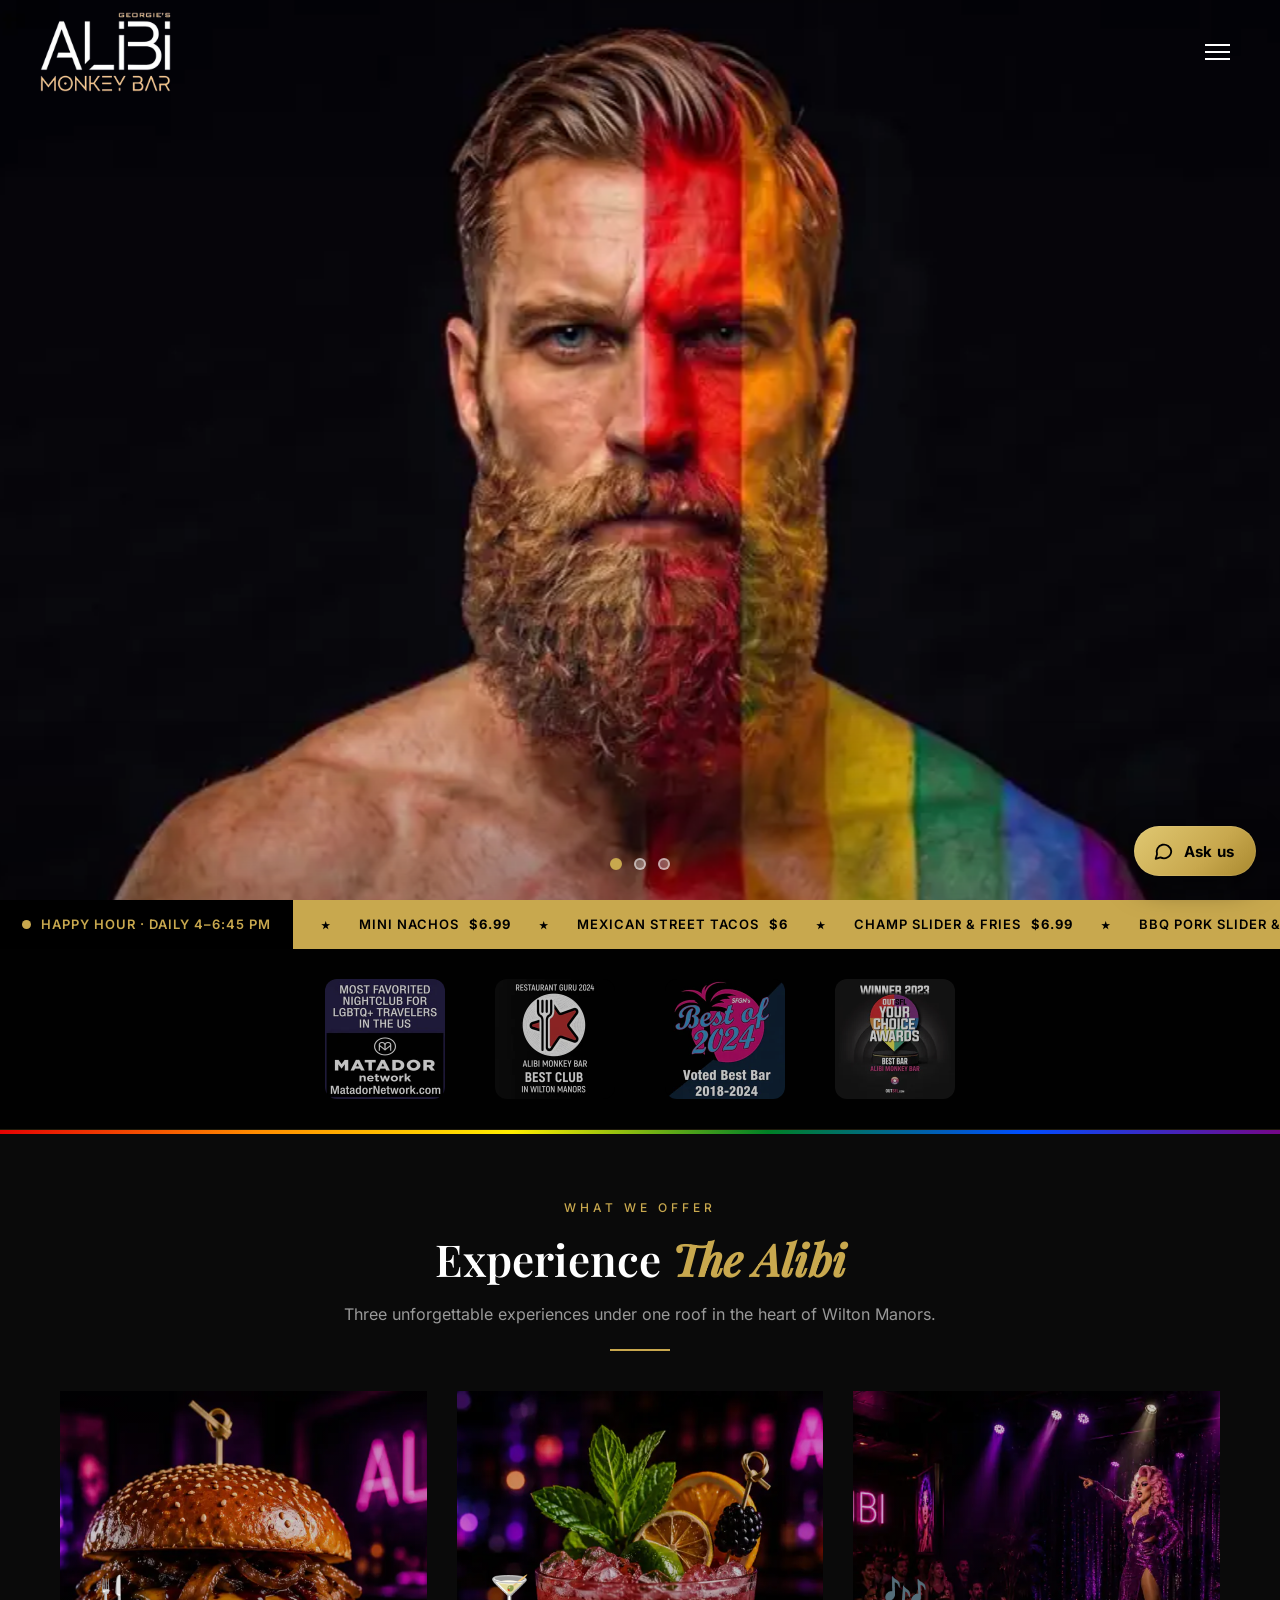
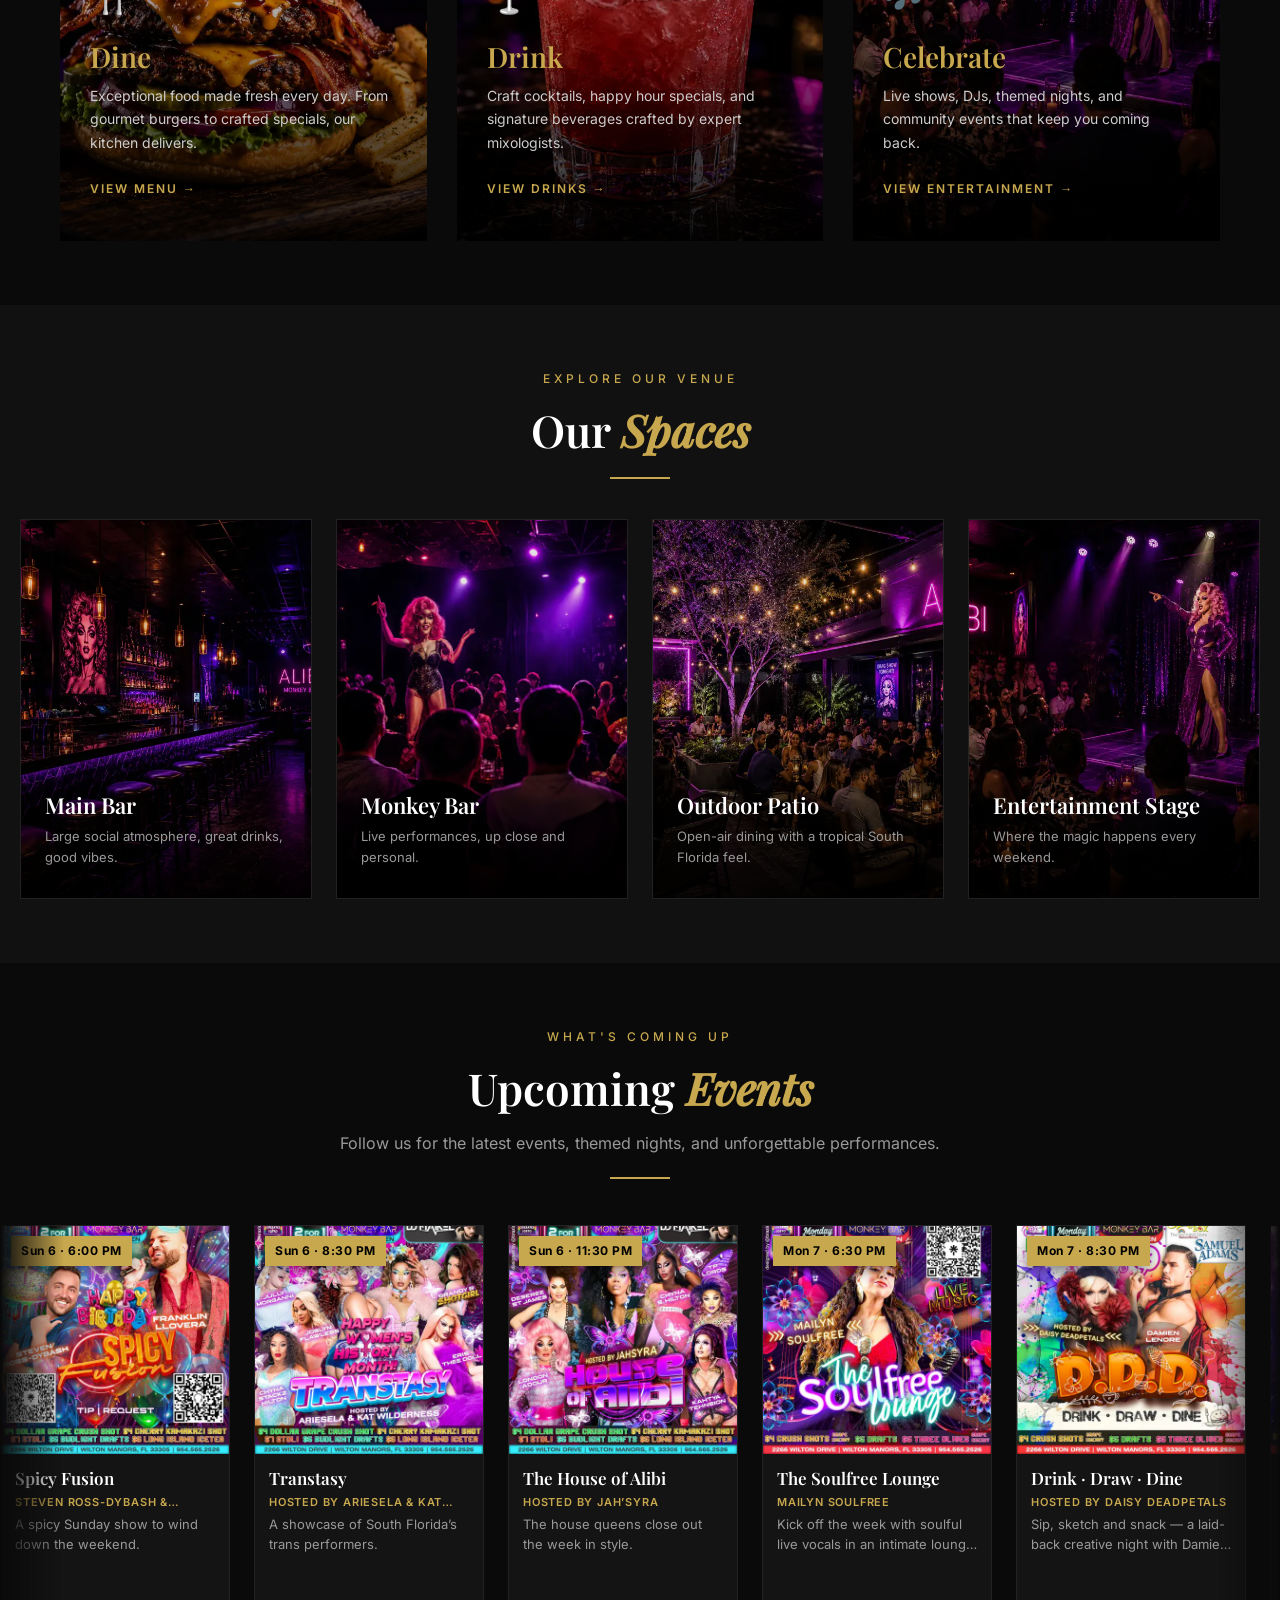
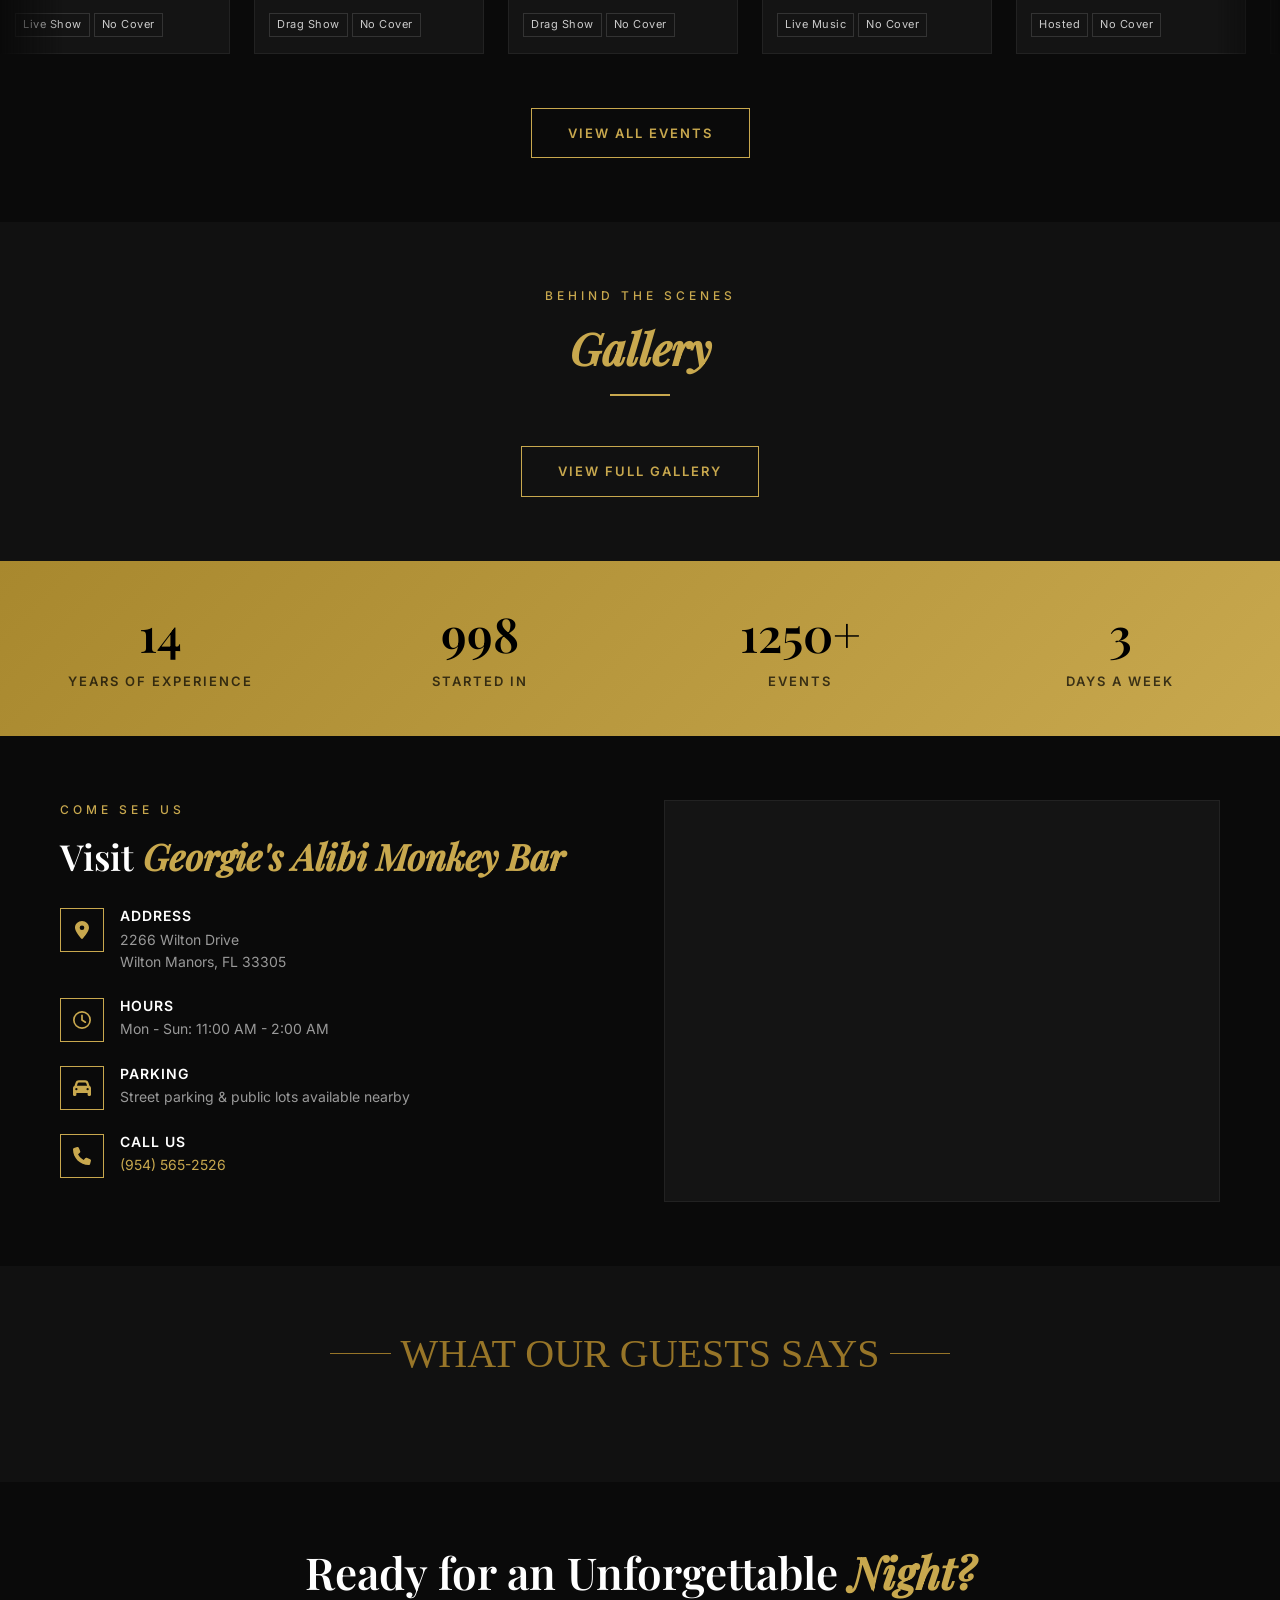
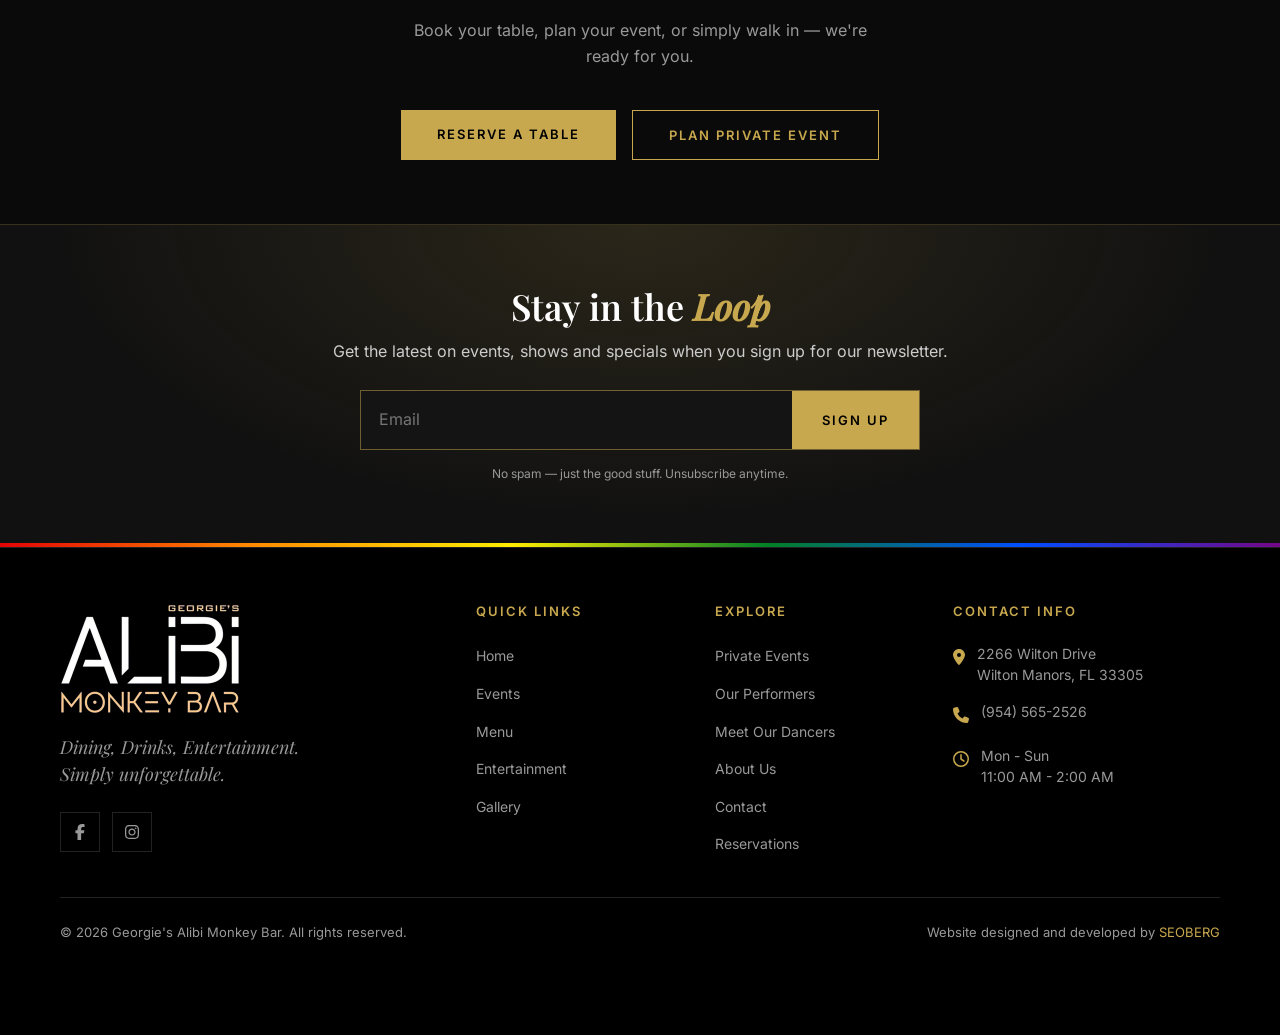
==== commit a8be8651: "Footer credit never hidden by the chat button; stylesheet version bump The floating "Ask us" button " ====
--- a/index.html
+++ b/index.html
@@ -10,7 +10,7 @@
   <link rel="apple-touch-icon" href="images/apple-touch-icon.png">
   <link rel="preload" href="fonts/inter-latin.woff2" as="font" type="font/woff2" crossorigin>
   <link rel="preload" href="fonts/playfair-display-latin.woff2" as="font" type="font/woff2" crossorigin>
-  <link rel="stylesheet" href="css/style.css?v=20261016">
+  <link rel="stylesheet" href="css/style.css?v=20261016c">
 </head>
 <body>
 
--- a/css/style.css
+++ b/css/style.css
@@ -1076,7 +1076,7 @@
 
 .footer-bottom {
   border-top: 1px solid var(--border);
-  padding: 24px 0;
+  padding: 24px 0 92px; /* room below for the floating chat button, so it never covers the credit */
   display: flex;
   flex-wrap: wrap;
   justify-content: space-between;
@@ -4559,8 +4559,9 @@
     padding-bottom: calc(56px + env(safe-area-inset-bottom));
   }
 
+  /* Room under the last footer line for the floating chat button, so it doesn't cover the credit */
   .footer-bottom {
-    padding-bottom: 12px;
+    padding-bottom: 76px;
   }
 
   /* Move floating buttons above the CTA bar */
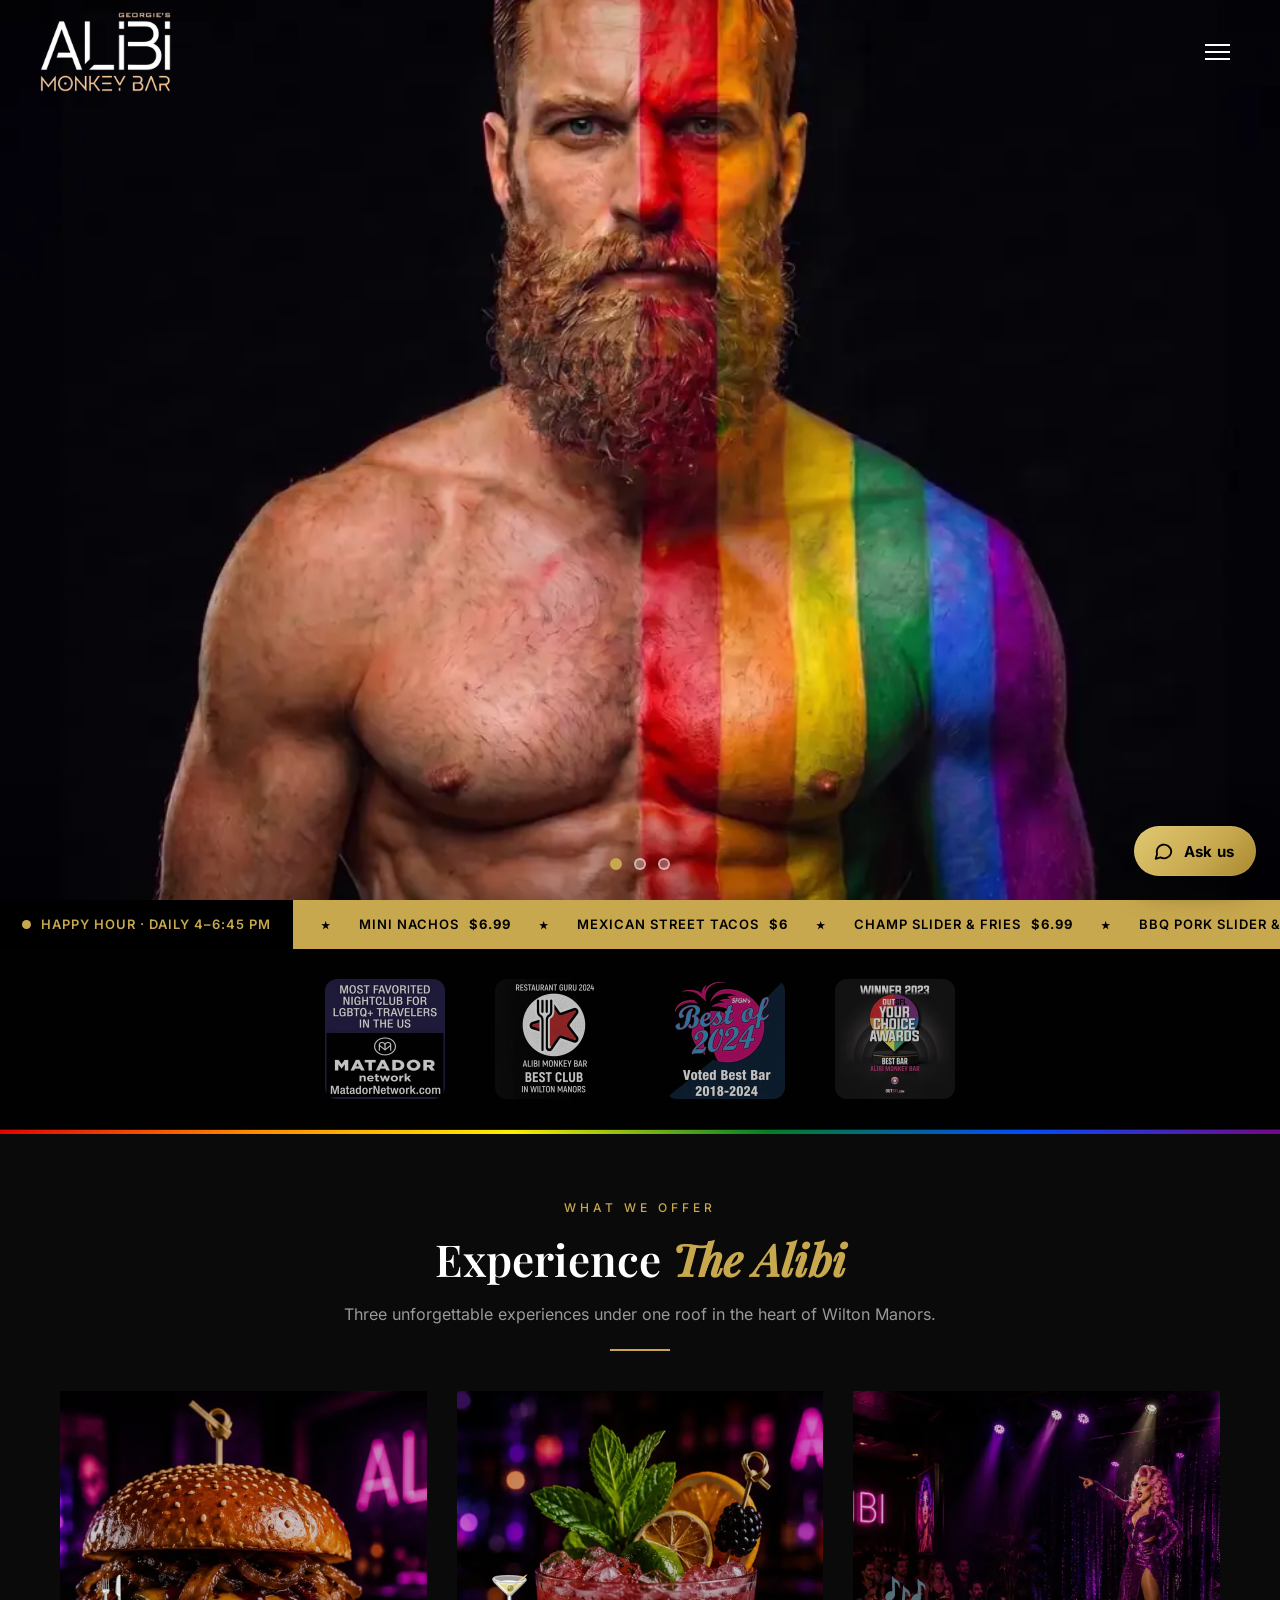
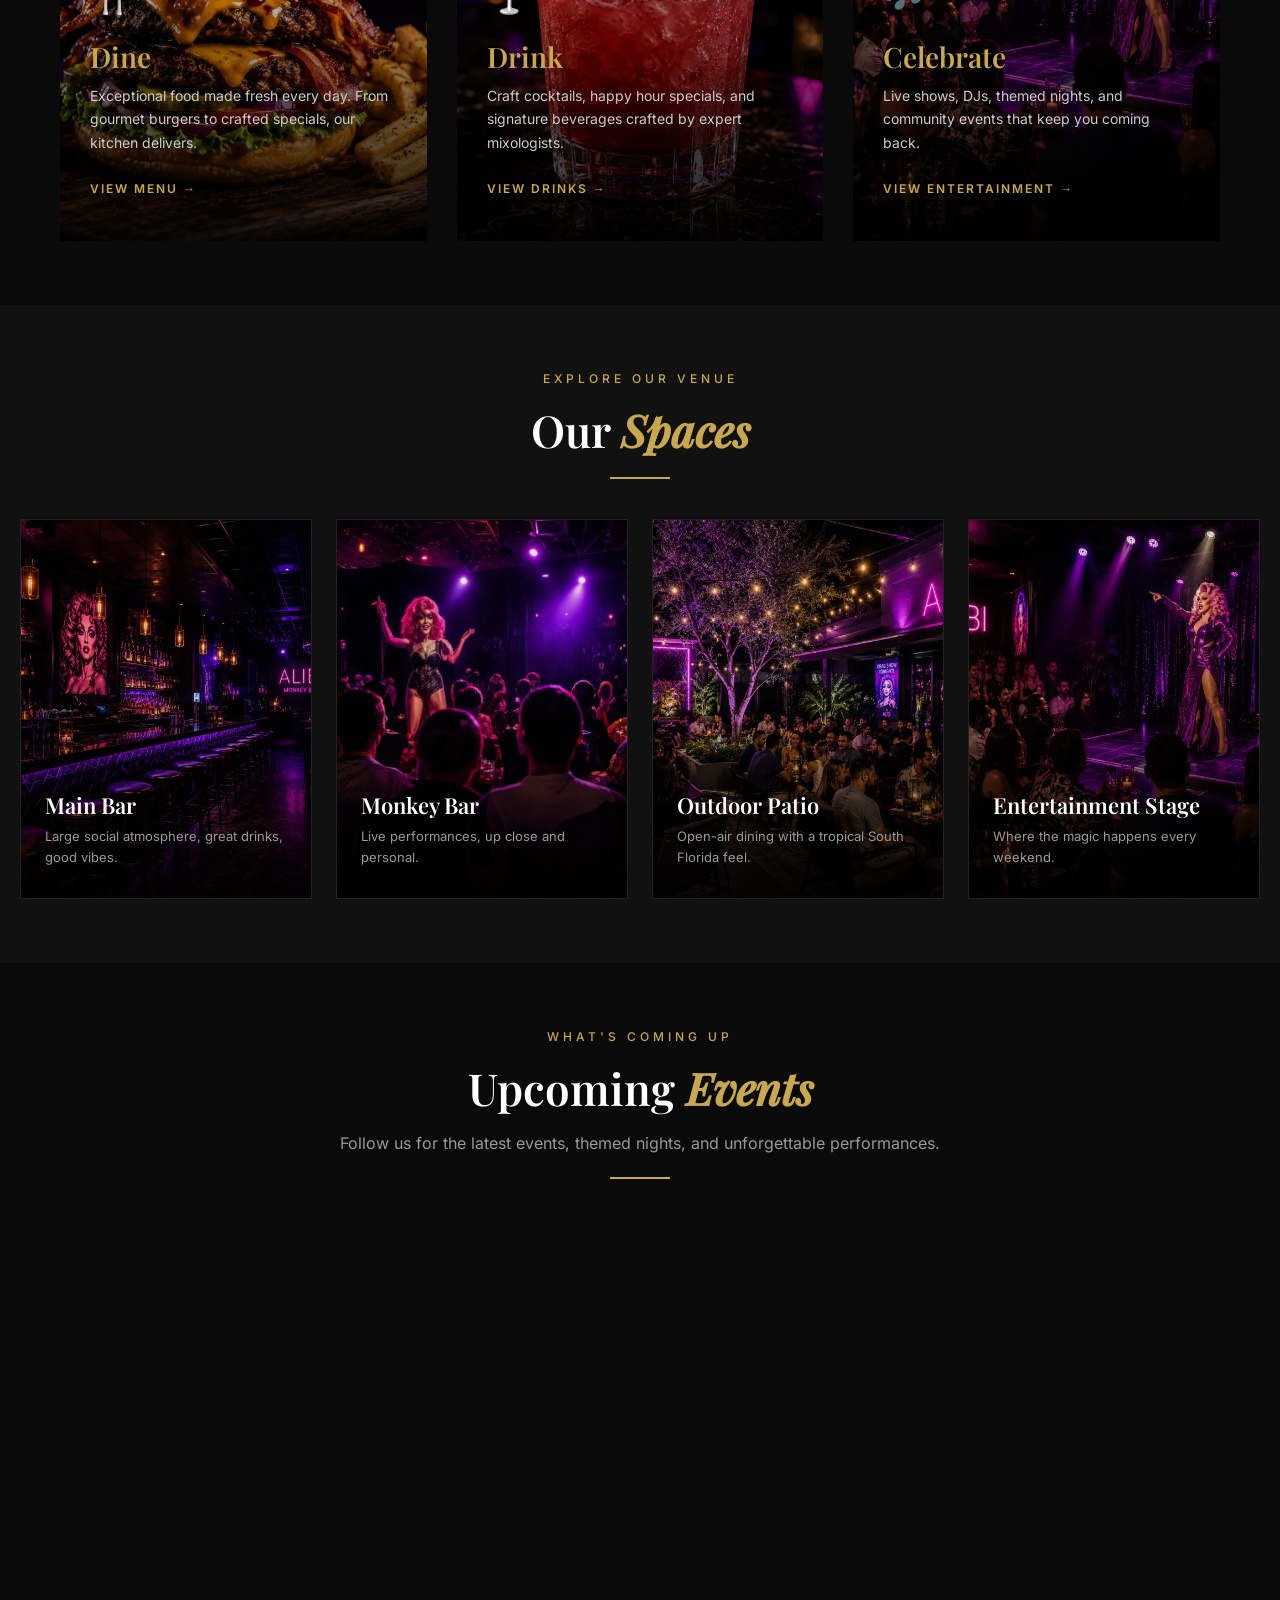
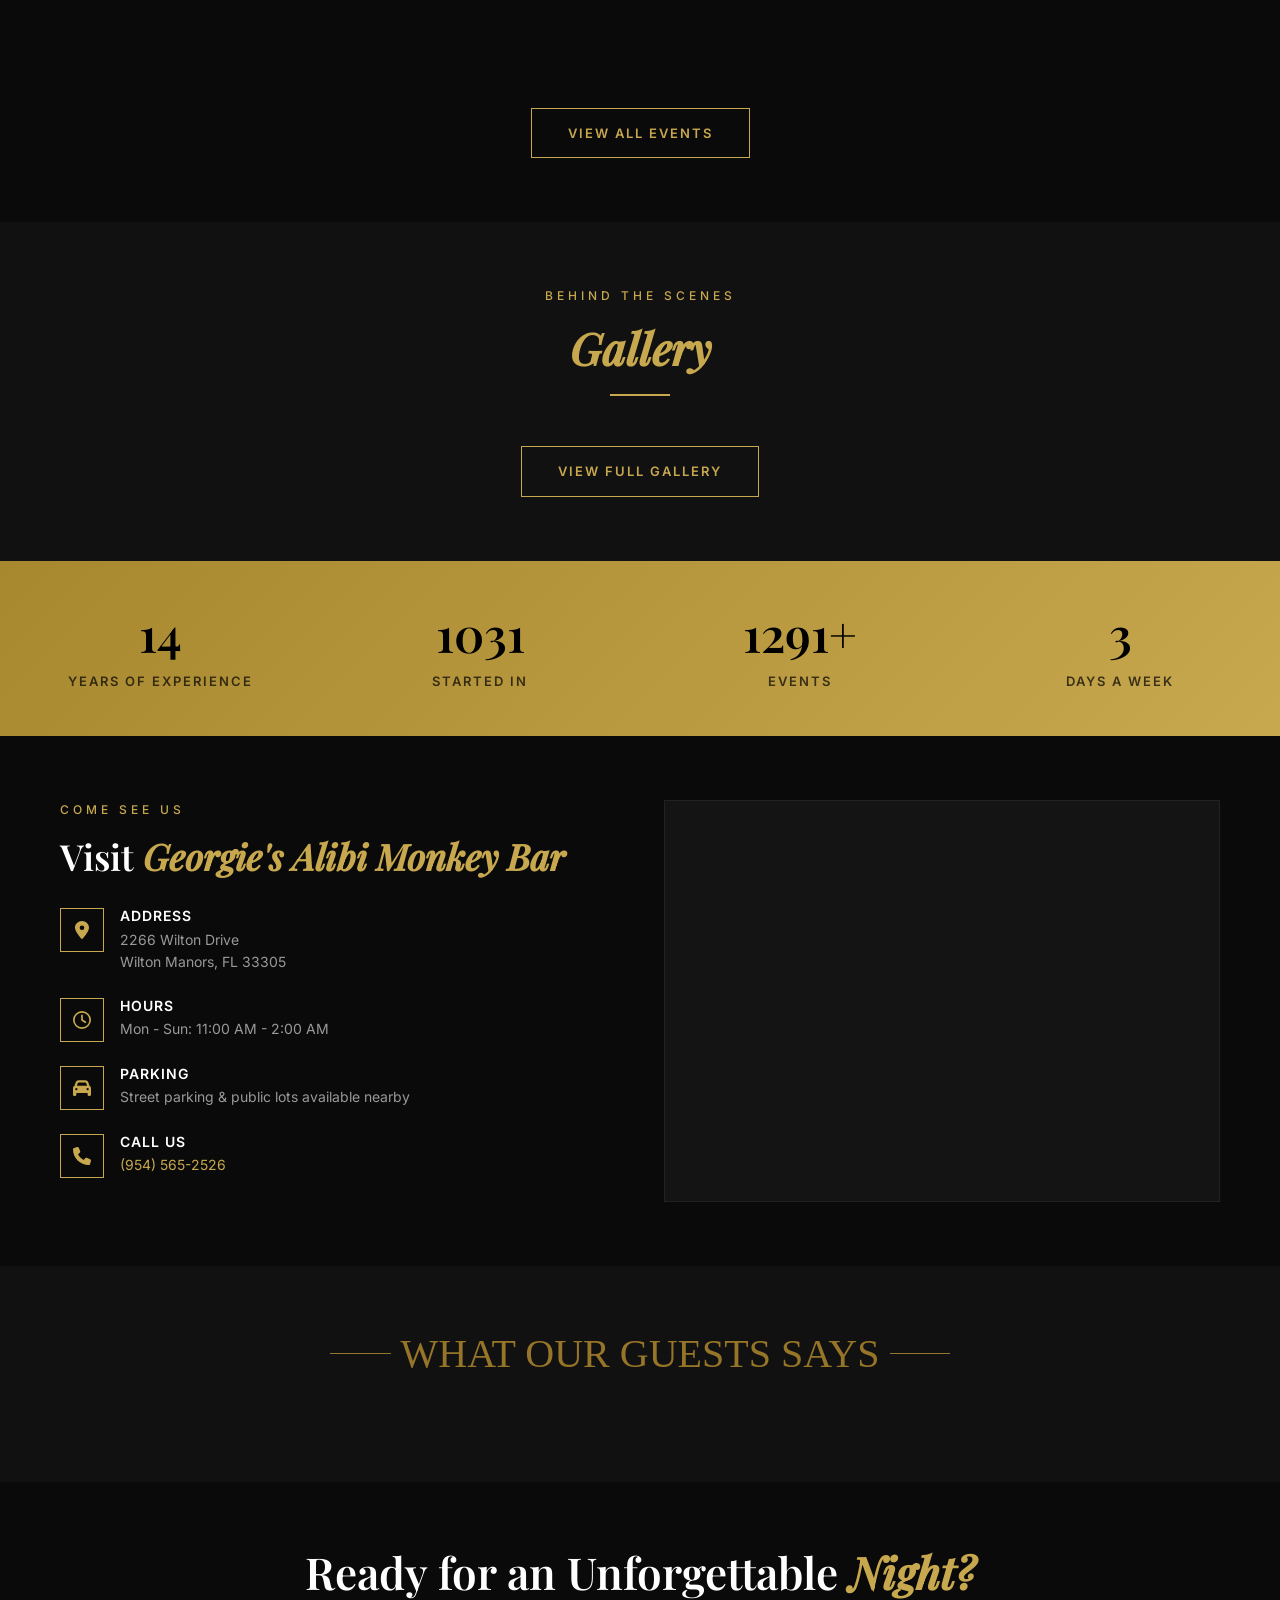
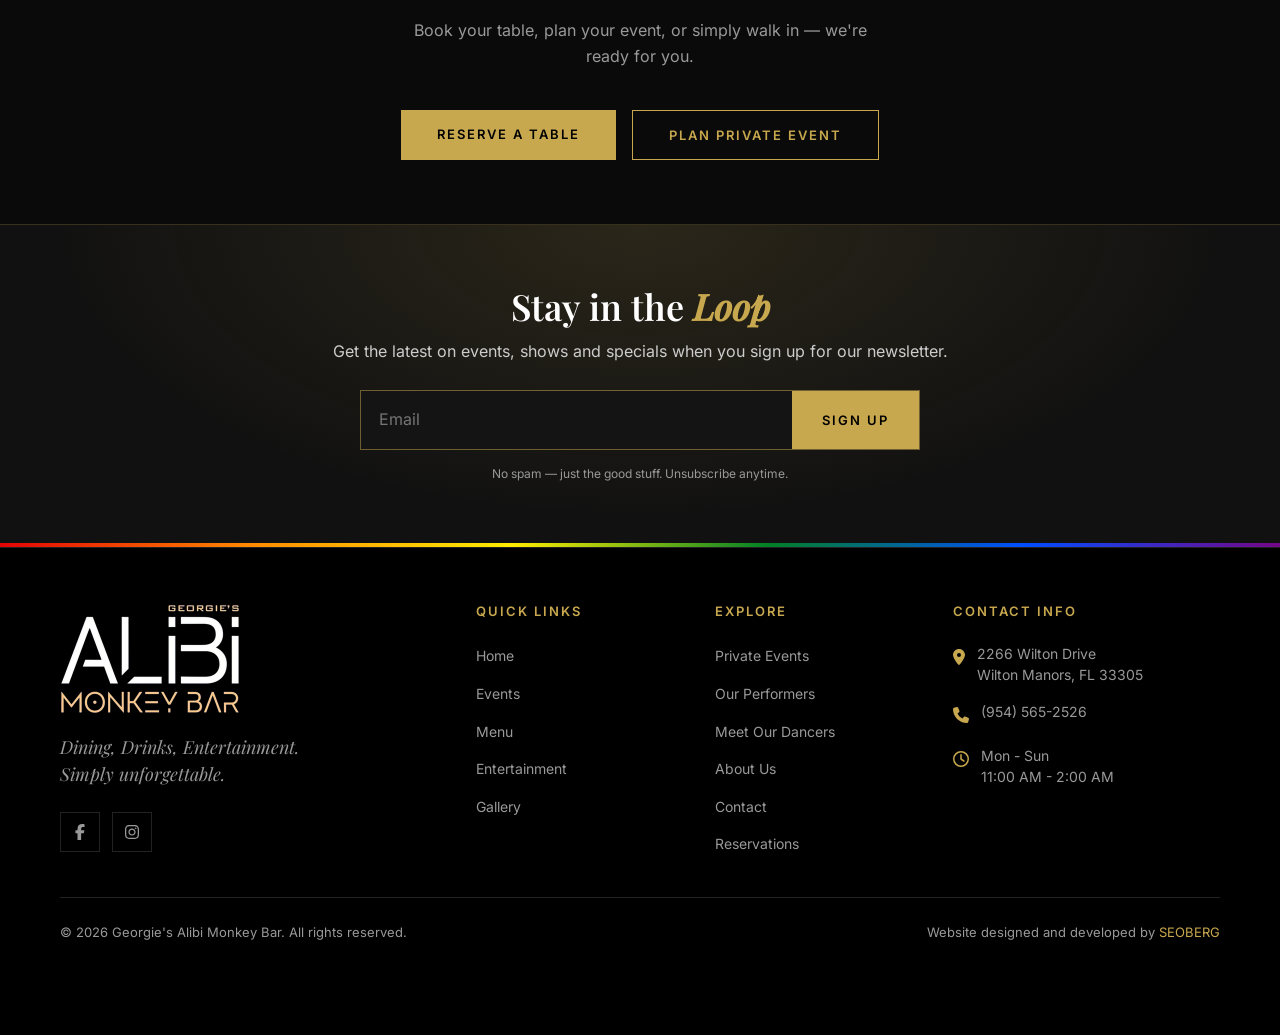
==== commit 7ae2ba60: "Update website: 31 file(s) changed 404.html, about.html, admin/assets/admin.css, admin/assets/chat-s" ====
--- a/index.html
+++ b/index.html
@@ -10,7 +10,7 @@
   <link rel="apple-touch-icon" href="images/apple-touch-icon.png">
   <link rel="preload" href="fonts/inter-latin.woff2" as="font" type="font/woff2" crossorigin>
   <link rel="preload" href="fonts/playfair-display-latin.woff2" as="font" type="font/woff2" crossorigin>
-  <link rel="stylesheet" href="css/style.css?v=20261016c">
+  <link rel="stylesheet" href="css/style.css?v=20261016d">
 </head>
 <body>
 
@@ -470,6 +470,6 @@
   <script src="js/main.js?v=20260925"></script>
   <script src="js/elfsight-badge.js?v=20260925"></script>
   <script src="js/upcoming.js?v=20260929"></script>
-  <script src="js/chat.js?v=20261016"></script>
+  <script src="js/chat.js?v=20261016b"></script>
 </body>
 </html>
--- a/css/style.css
+++ b/css/style.css
@@ -3873,6 +3873,17 @@
 }
 .chat-gate-btn:hover { background: var(--gold-light); transform: translateY(-1px); }
 .chat-gate-btn:focus-visible { outline: 2px solid var(--white); outline-offset: 2px; }
+/* "Skip" when the contact form is optional (Admin → Chat settings) */
+.chat-gate-skip { padding: 6px; border: none; background: none; color: #999; font: 500 13px/1.2 'Inter', sans-serif; text-decoration: underline; text-underline-offset: 3px; cursor: pointer; }
+.chat-gate-skip:hover { color: var(--gold); }
+
+/* Admin → Chat settings: button on the left, or no floating button at all */
+.chat-launcher[hidden] { display: none; }
+.chat-launcher.is-left { right: auto; left: 24px; }
+.chat-teaser.is-left { right: auto; left: 16px; }
+@media (min-width: 481px) {
+  .chat-panel.is-left:not(.is-embedded) { right: auto; left: 24px; }
+}
 /* Hide the compose box while the gate is up */
 .chat-panel.is-gated .chat-form { display: none; }
 
@@ -4207,6 +4218,7 @@
 
 .chat-foot { padding: 0 14px 12px; background: #0f0f0f; font-size: 11.5px; color: #777; text-align: center; }
 .chat-foot a { color: var(--gold); }
+.chat-notice { display: block; margin-bottom: 3px; }
 .chat-credit { display: block; margin-top: 3px; font-size: 11px; color: #666; }
 .chat-credit a { text-decoration: underline; text-underline-offset: 2px; }
 
@@ -4250,6 +4262,7 @@
 
 @media (max-width: 768px) {
   .chat-launcher { right: 16px; bottom: 16px; padding: 16px; }
+  .chat-launcher.is-left { right: auto; left: 16px; }
   .chat-launcher span { display: none; }
   body:has(.order-cart-btn:not([hidden])) .chat-launcher { bottom: 84px; }
 }
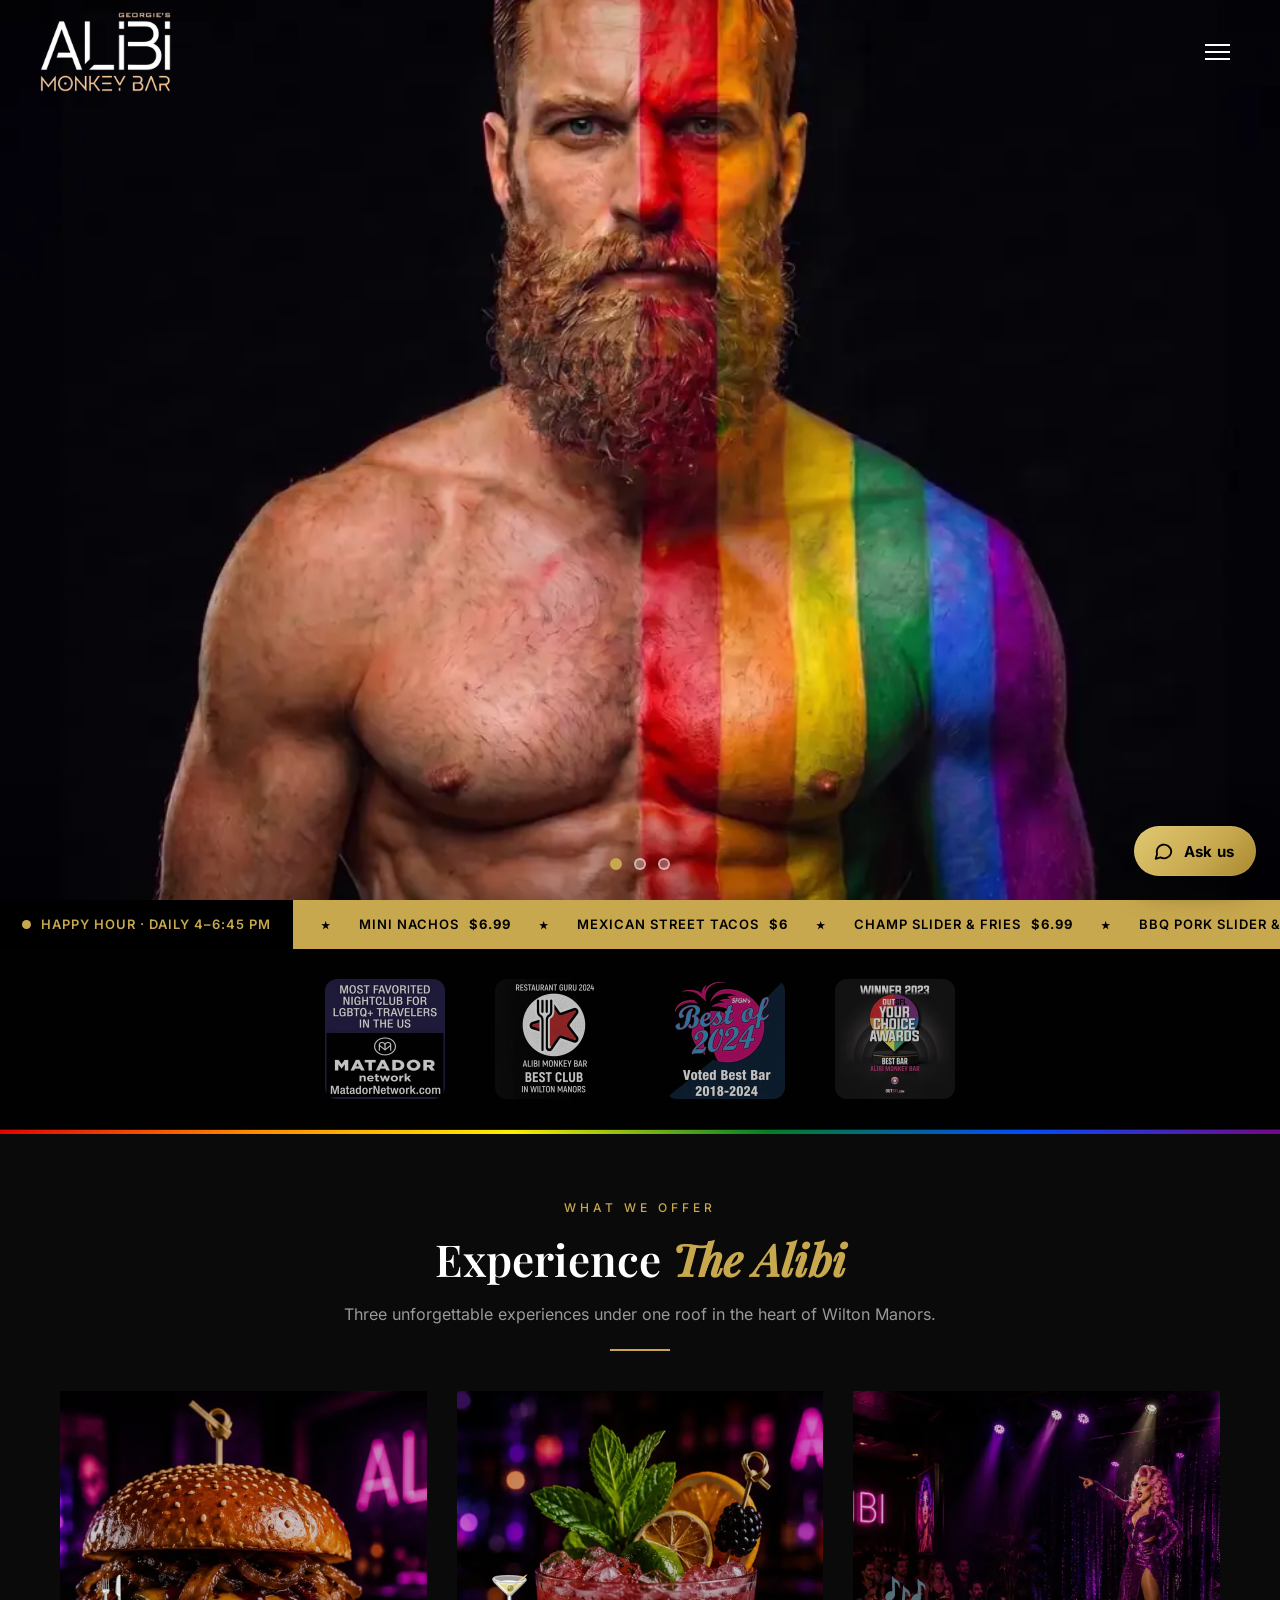
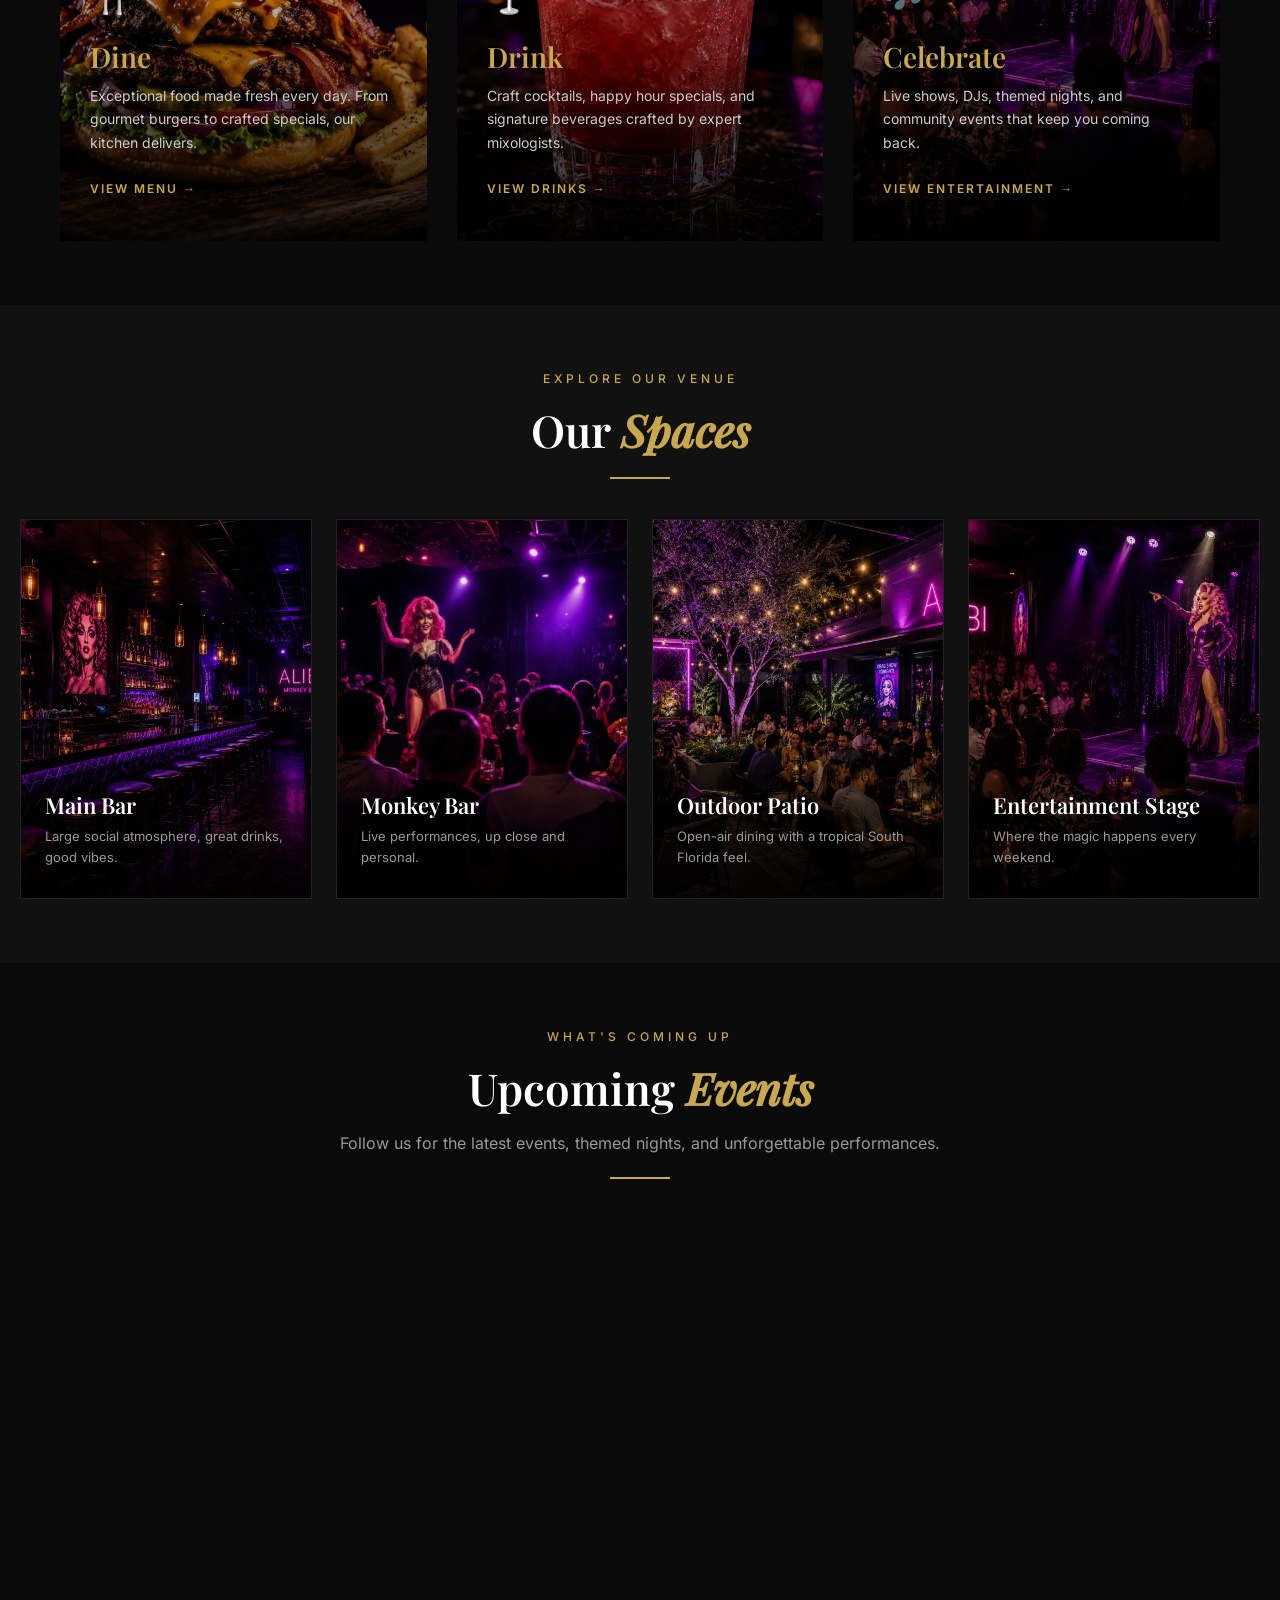
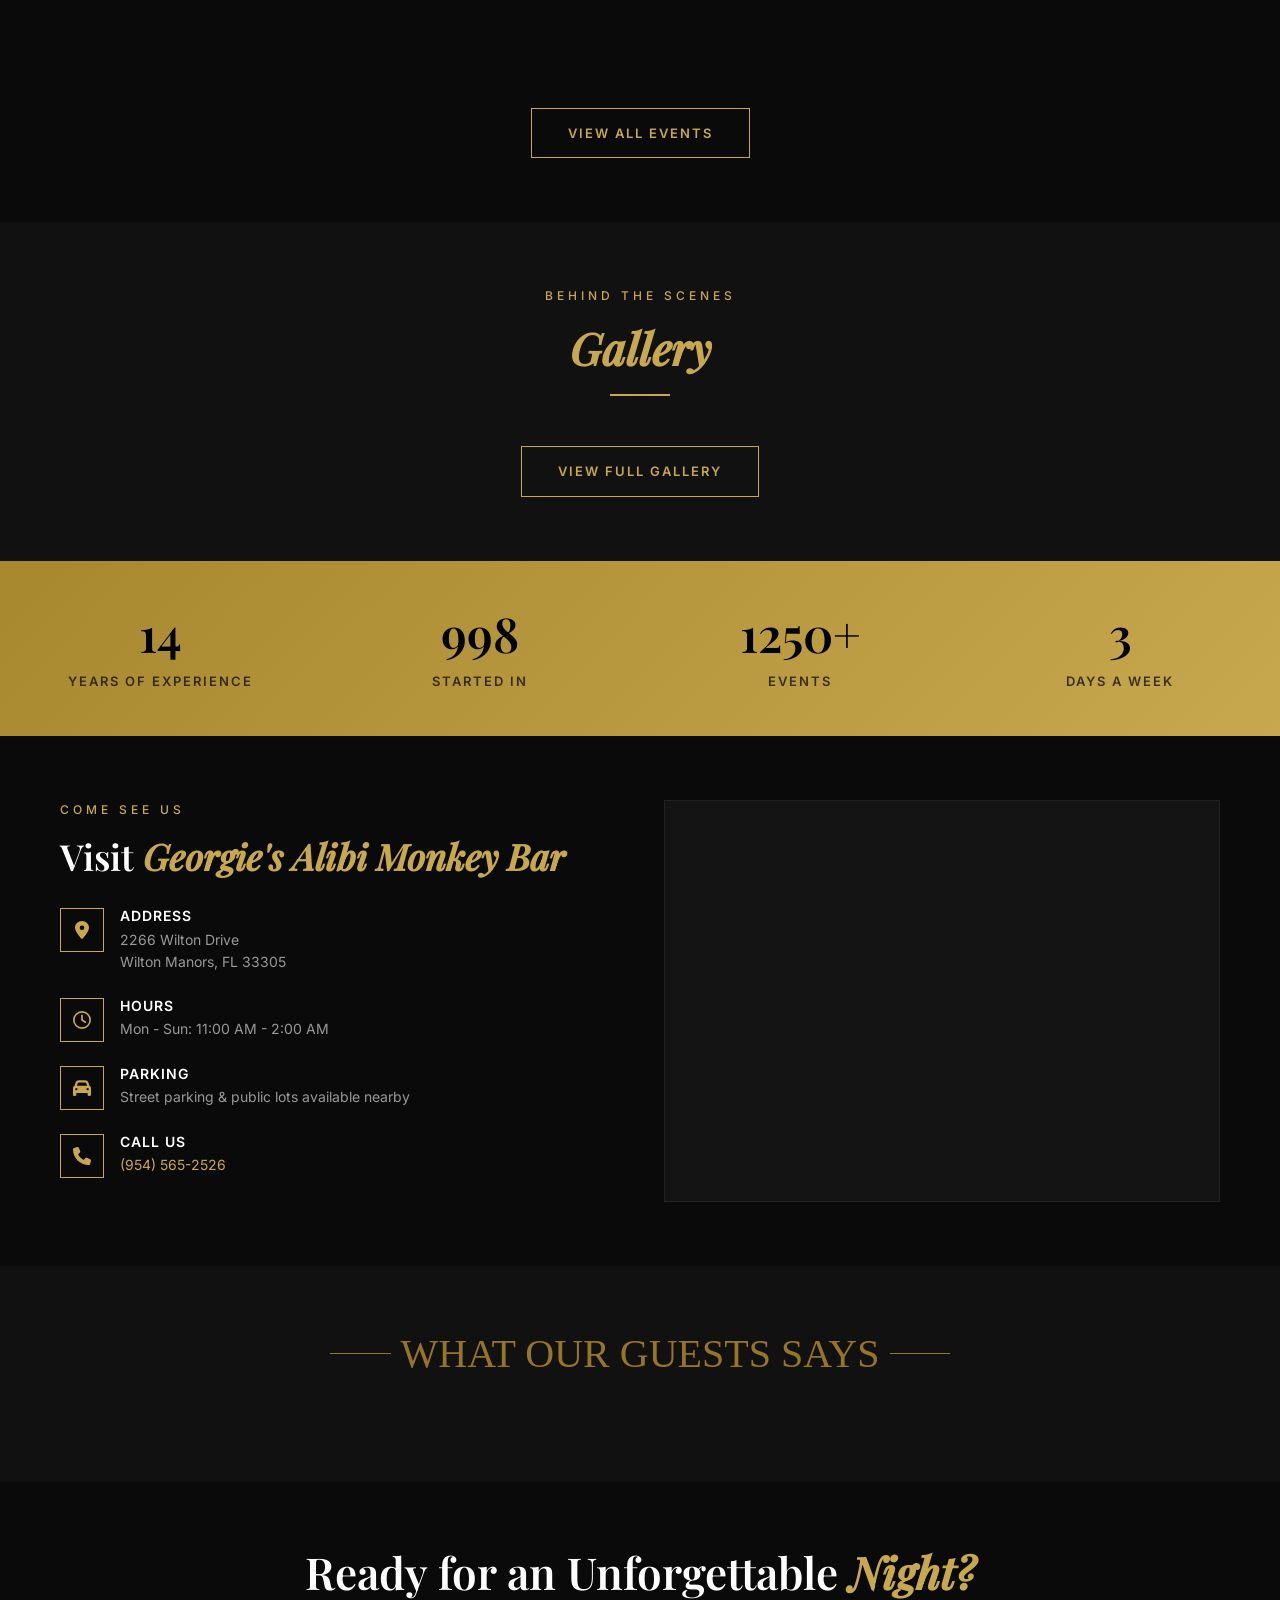
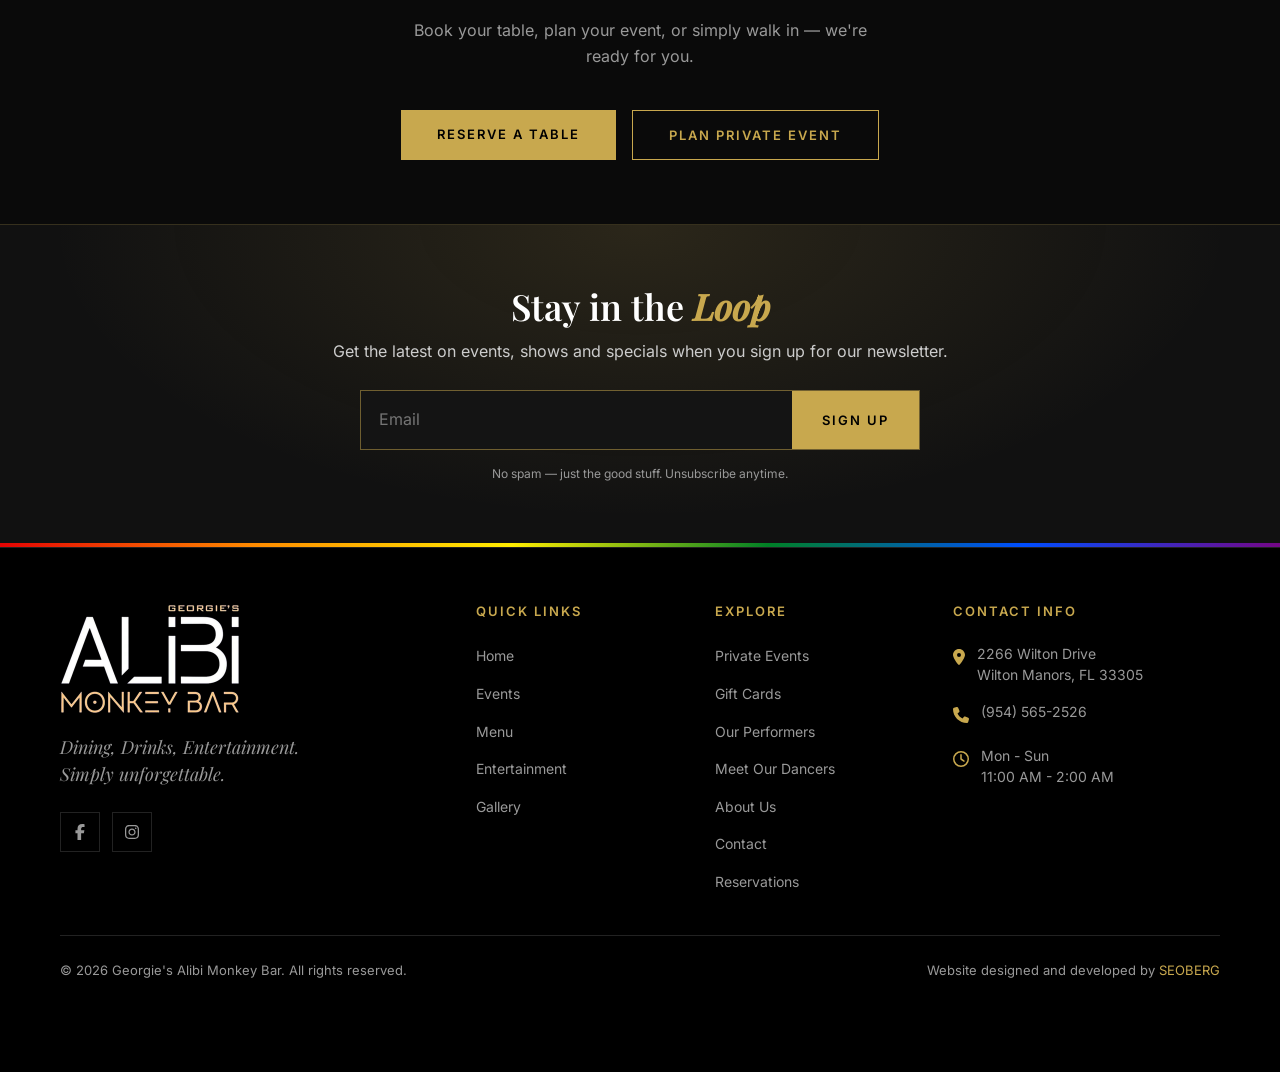
==== commit e6607b32: "Update website: 32 file(s) changed .claude/launch.json, .router.php, 404.html, about.html, admin/ass" ====
--- a/index.html
+++ b/index.html
@@ -10,7 +10,7 @@
   <link rel="apple-touch-icon" href="images/apple-touch-icon.png">
   <link rel="preload" href="fonts/inter-latin.woff2" as="font" type="font/woff2" crossorigin>
   <link rel="preload" href="fonts/playfair-display-latin.woff2" as="font" type="font/woff2" crossorigin>
-  <link rel="stylesheet" href="css/style.css?v=20261016d">
+  <link rel="stylesheet" href="css/style.css?v=20261103">
 </head>
 <body>
 
@@ -24,7 +24,7 @@
         <a href="menu.html">Menu</a>
         <a href="entertainment.html">Entertainment</a><a href="performers.html">Performers</a><a href="dancers.html">Dancers</a>
         <a href="gallery.html">Gallery</a>
-        <a href="private-events.html">Private Events</a>
+        <a href="private-events.html">Private Events</a><a href="gift-cards.html">Gift Cards</a>
         <a href="about.html">About</a>
         <a href="contact.html">Contact</a>
       </nav>
@@ -43,7 +43,7 @@
     <a href="menu.html">Menu</a>
     <a href="entertainment.html">Entertainment</a><a href="performers.html">Performers</a><a href="dancers.html">Dancers</a>
     <a href="gallery.html">Gallery</a>
-    <a href="private-events.html">Private Events</a>
+    <a href="private-events.html">Private Events</a><a href="gift-cards.html">Gift Cards</a>
     <a href="about.html">About</a>
     <a href="contact.html">Contact</a>
     <a href="contact.html#reserve" class="btn-outline" style="margin-top:20px;">Reserve A Table</a>
@@ -432,7 +432,7 @@
         <div class="footer-col">
           <h4>Explore</h4>
           <ul class="footer-links">
-            <li><a href="private-events.html">Private Events</a></li><li><a href="performers.html">Our Performers</a></li><li><a href="dancers.html">Meet Our Dancers</a></li>
+            <li><a href="private-events.html">Private Events</a></li><li><a href="gift-cards.html">Gift Cards</a></li><li><a href="performers.html">Our Performers</a></li><li><a href="dancers.html">Meet Our Dancers</a></li>
             <li><a href="about.html">About Us</a></li>
             <li><a href="contact.html">Contact</a></li>
             <li><a href="contact.html#reserve">Reservations</a></li>
--- a/css/style.css
+++ b/css/style.css
@@ -4821,3 +4821,106 @@
   .perf-strip-photo { height: 240px; }
 }
 /* ====== END MOBILE-FIRST OPTIMIZATION ====== */
+
+/* ====== GIFT CARDS (gift-cards.html, js/gift-cards.js) ====== */
+.page-banner h1 em { font-style: italic; color: var(--gold); }
+.gc-note { text-align: center; color: var(--text-body); font-size: 16px; padding: 40px 0; }
+.gc-note a { color: var(--gold); }
+.gc-grid { display: grid; grid-template-columns: minmax(0, 1fr) 380px; gap: 40px; align-items: start; }
+.gc-grid[hidden], .gc-step [hidden], .gc-summary [hidden] { display: none; }
+.gc-step { background: var(--bg-section); border: 1px solid var(--border); padding: 30px; margin-bottom: 24px; display: flex; flex-direction: column; gap: 18px; }
+.gc-step-title { display: flex; align-items: center; gap: 14px; font-size: 26px; font-weight: 500; }
+.gc-num { flex: none; width: 34px; height: 34px; border: 1px solid var(--gold); border-radius: 50%; display: grid; place-items: center; color: var(--gold); font-family: 'Inter', sans-serif; font-size: 15px; }
+.gc-step-sub { color: var(--text-muted); font-size: 14px; margin-top: -10px; }
+.gc-opt { text-transform: none; letter-spacing: 0; font-weight: 400; }
+.gc-hint { color: var(--text-muted); font-size: 13px; line-height: 1.6; }
+
+/* A card: a 1.6 : 1 picture with the amount in the corner */
+.gc-card { display: block; width: 100%; aspect-ratio: 1.6; border-radius: 12px; overflow: hidden; box-shadow: 0 10px 30px rgba(0, 0, 0, 0.45); }
+.gc-card-face { position: relative; display: flex; flex-direction: column; justify-content: space-between; width: 100%; height: 100%; padding: 6% 7%; background: #141414 center / cover no-repeat; color: var(--white); text-align: left; }
+.gc-card-face.no-image { background-image: linear-gradient(135deg, #1c1c24, #000); }
+.gc-card-face.is-custom::before { content: ""; position: absolute; inset: 0; background: linear-gradient(180deg, rgba(0, 0, 0, 0.45), rgba(0, 0, 0, 0) 45%, rgba(0, 0, 0, 0.55)); }
+.gc-card-face > span { position: relative; }
+.gc-card-brand { font-family: 'Inter', sans-serif; font-size: 10px; letter-spacing: 3px; text-transform: uppercase; opacity: 0.9; }
+.gc-card-title { margin-top: auto; padding-right: 30%; font-family: 'Playfair Display', serif; font-style: italic; font-size: clamp(18px, 2.4vw, 30px); line-height: 1.15; text-shadow: 0 2px 10px rgba(0, 0, 0, 0.6); }
+.gc-card-face > .gc-card-amount { position: absolute; right: 6%; bottom: 8%; padding: 4px 12px; background: rgba(0, 0, 0, 0.6); border: 1px solid rgba(200, 168, 78, 0.7); border-radius: 999px; color: var(--gold-light); font-family: 'Playfair Display', serif; font-size: 18px; }
+.gc-card-lg .gc-card-face > .gc-card-amount { font-size: 24px; }
+
+.gc-designs { display: grid; grid-template-columns: repeat(auto-fill, minmax(150px, 1fr)); gap: 16px; }
+.gc-design { display: flex; flex-direction: column; align-items: center; gap: 8px; padding: 0; background: none; border: 0; color: var(--text-muted); font: 13px 'Inter', sans-serif; cursor: pointer; }
+.gc-design .gc-card { outline: 2px solid transparent; outline-offset: 3px; box-shadow: 0 4px 14px rgba(0, 0, 0, 0.4); transition: outline-color 0.2s ease, transform 0.2s ease; }
+.gc-design:hover .gc-card { transform: translateY(-2px); }
+.gc-design[aria-checked="true"] .gc-card { outline-color: var(--gold); }
+.gc-design[aria-checked="true"] .gc-design-name { color: var(--gold); }
+.gc-design:focus-visible { outline: none; }
+.gc-design:focus-visible .gc-card { outline-color: var(--gold-light); }
+.gc-own { align-items: center; justify-content: center; gap: 4px; background: repeating-linear-gradient(135deg, #161616 0 10px, #1b1b1b 10px 20px); border: 1px dashed #444; border-radius: 12px; color: var(--text-muted); font-size: 12px; text-align: center; }
+.gc-own-plus { font-size: 28px; line-height: 1; color: var(--gold); }
+.gc-custom { border-top: 1px solid var(--border); padding-top: 18px; }
+.gc-custom input[type="file"] { padding: 10px; }
+
+.gc-amounts { display: flex; flex-wrap: wrap; gap: 12px; }
+.gc-amount { flex: 1 1 90px; padding: 18px 10px; background: var(--bg-card); border: 1px solid var(--border); color: var(--white); font-family: 'Playfair Display', serif; font-size: 22px; cursor: pointer; transition: border-color 0.2s ease, color 0.2s ease; }
+.gc-amount:hover { border-color: #555; }
+.gc-amount[aria-checked="true"] { border-color: var(--gold); color: var(--gold); background: rgba(200, 168, 78, 0.08); }
+.gc-amount-custom { font-family: 'Inter', sans-serif; font-size: 14px; letter-spacing: 1px; text-transform: uppercase; }
+.gc-dollar { display: flex; align-items: center; max-width: 220px; background: var(--bg-card); border: 1px solid var(--border); }
+.gc-dollar:focus-within { border-color: var(--gold); }
+.gc-dollar span { padding-left: 16px; color: var(--gold); font-size: 18px; }
+.form-group .gc-dollar input { flex: 1; min-width: 0; border: 0; font-size: 18px; }
+
+.gc-toggle { display: inline-flex; align-self: flex-start; border: 1px solid var(--border); }
+.gc-toggle button { padding: 11px 22px; background: none; border: 0; color: var(--text-muted); font: 500 14px 'Inter', sans-serif; cursor: pointer; }
+.gc-toggle button[aria-checked="true"] { background: var(--gold); color: var(--black); }
+.gc-recipient { display: flex; flex-direction: column; gap: 18px; }
+.gc-date input { max-width: 260px; color-scheme: dark; }
+.gc-step .form-group textarea { min-height: 90px; }
+
+.gc-side { position: sticky; top: 110px; }
+.gc-summary { display: flex; flex-direction: column; gap: 18px; padding: 26px; background: var(--bg-section); border: 1px solid var(--gold); }
+.gc-summary h3 { font-size: 22px; font-weight: 500; }
+.gc-lines div { display: flex; justify-content: space-between; gap: 12px; padding: 9px 0; border-bottom: 1px solid var(--border); font-size: 14px; }
+.gc-lines dt { color: var(--text-muted); }
+.gc-lines dd { color: var(--white); text-align: right; overflow-wrap: anywhere; }
+.gc-lines .gc-total { padding-top: 14px; border: 0; font-size: 18px; }
+.gc-lines .gc-total dd { color: var(--gold); font-family: 'Playfair Display', serif; font-size: 24px; }
+.gc-card-field { min-height: 90px; }
+.gc-pay-note { padding: 12px 14px; border: 1px dashed #444; color: var(--text-body); font-size: 13px; line-height: 1.6; }
+.gc-error { color: #ff8a80; font-size: 14px; line-height: 1.5; }
+.gc-buy { width: 100%; padding: 17px 20px; }
+.gc-buy:disabled { opacity: 0.6; cursor: wait; transform: none; }
+.gc-secure { color: var(--text-muted); font-size: 12px; text-align: center; }
+
+.gc-done, .gc-view-inner { display: flex; flex-direction: column; align-items: center; gap: 18px; max-width: 620px; margin: 0 auto; color: var(--text-body); line-height: 1.7; text-align: center; }
+.gc-done .gc-card, .gc-view-inner .gc-card { max-width: 520px; }
+.gc-code { color: var(--text-muted); font-size: 15px; }
+.gc-code b { display: block; margin-top: 4px; color: var(--white); font: 26px 'Inter', monospace; letter-spacing: 3px; }
+.gc-balance-big b { margin-left: 6px; color: var(--gold); font-family: 'Playfair Display', serif; font-size: 30px; }
+.gc-from b { color: var(--white); }
+.gc-message { padding-left: 16px; border-left: 2px solid var(--gold); color: var(--white); font-family: 'Playfair Display', serif; font-style: italic; font-size: 20px; text-align: left; }
+
+.gc-extras-grid { display: grid; grid-template-columns: 1fr 1fr; gap: 60px; }
+.gc-balance .section-title { font-size: 36px; }
+.gc-balance-form { display: flex; gap: 10px; margin-top: 8px; }
+.gc-balance-form input { flex: 1; min-width: 0; padding: 14px 16px; background: var(--bg-card); border: 1px solid var(--border); color: var(--white); font: 15px 'Inter', sans-serif; letter-spacing: 1px; outline: none; }
+.gc-balance-form input:focus { border-color: var(--gold); }
+.gc-balance-out { min-height: 1.6em; margin-top: 14px; color: var(--text-body); }
+.gc-balance-out b { color: var(--gold); font-size: 20px; }
+.gc-how ol { display: flex; flex-direction: column; gap: 18px; margin-top: 8px; list-style: none; counter-reset: gc; }
+.gc-how li { position: relative; padding-left: 52px; color: var(--text-body); line-height: 1.6; counter-increment: gc; }
+.gc-how li::before { content: counter(gc); position: absolute; left: 0; top: -4px; display: grid; place-items: center; width: 34px; height: 34px; border: 1px solid var(--gold); border-radius: 50%; color: var(--gold); font-size: 14px; }
+.gc-how li b { color: var(--white); font-weight: 600; }
+
+@media (max-width: 1024px) {
+  .gc-grid { grid-template-columns: 1fr; }
+  .gc-side { position: static; }
+  .gc-extras-grid { grid-template-columns: 1fr; gap: 50px; }
+}
+@media (max-width: 600px) {
+  .gc-step, .gc-summary { padding: 20px 16px; }
+  .gc-step-title { font-size: 22px; }
+  .gc-designs { grid-template-columns: 1fr 1fr; gap: 12px; }
+  .gc-amount { flex-basis: 70px; padding: 14px 6px; font-size: 19px; }
+  .gc-card-face > .gc-card-amount { font-size: 14px; }
+  .gc-code b { font-size: 20px; letter-spacing: 2px; }
+}
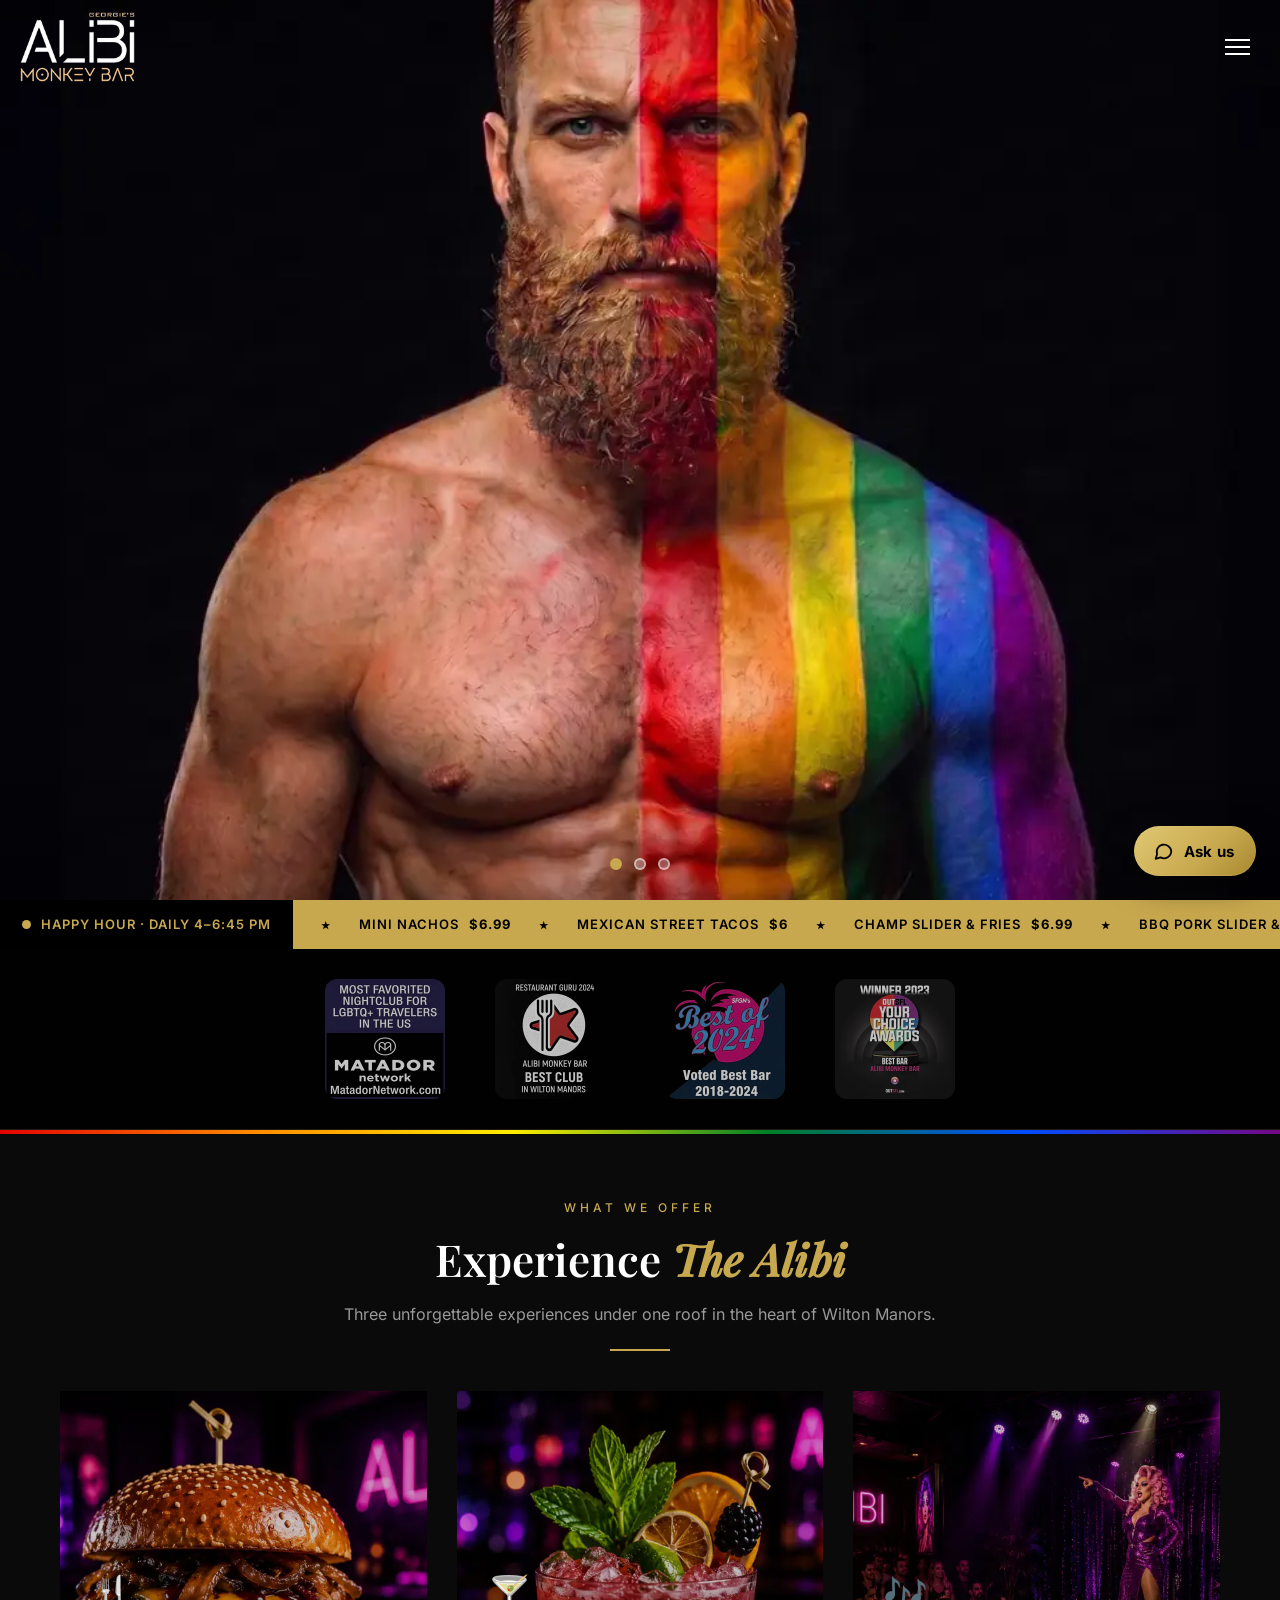
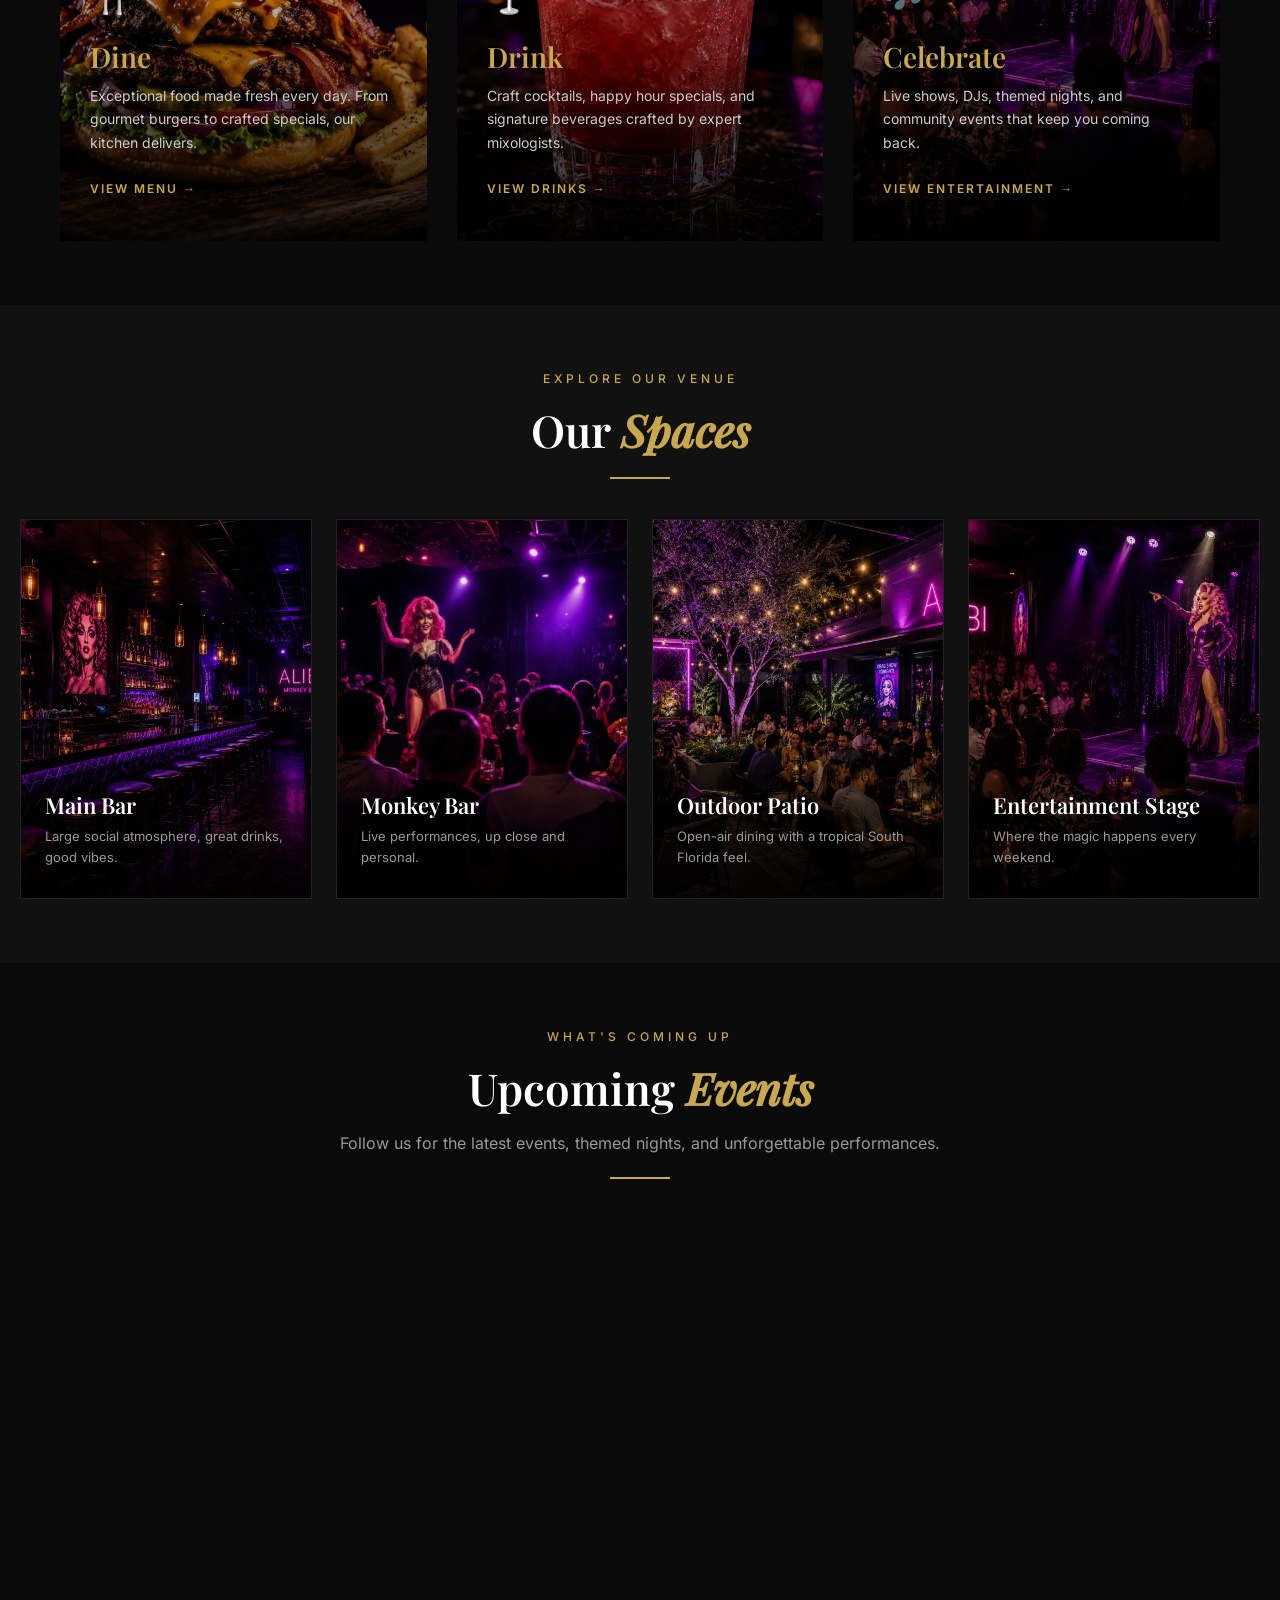
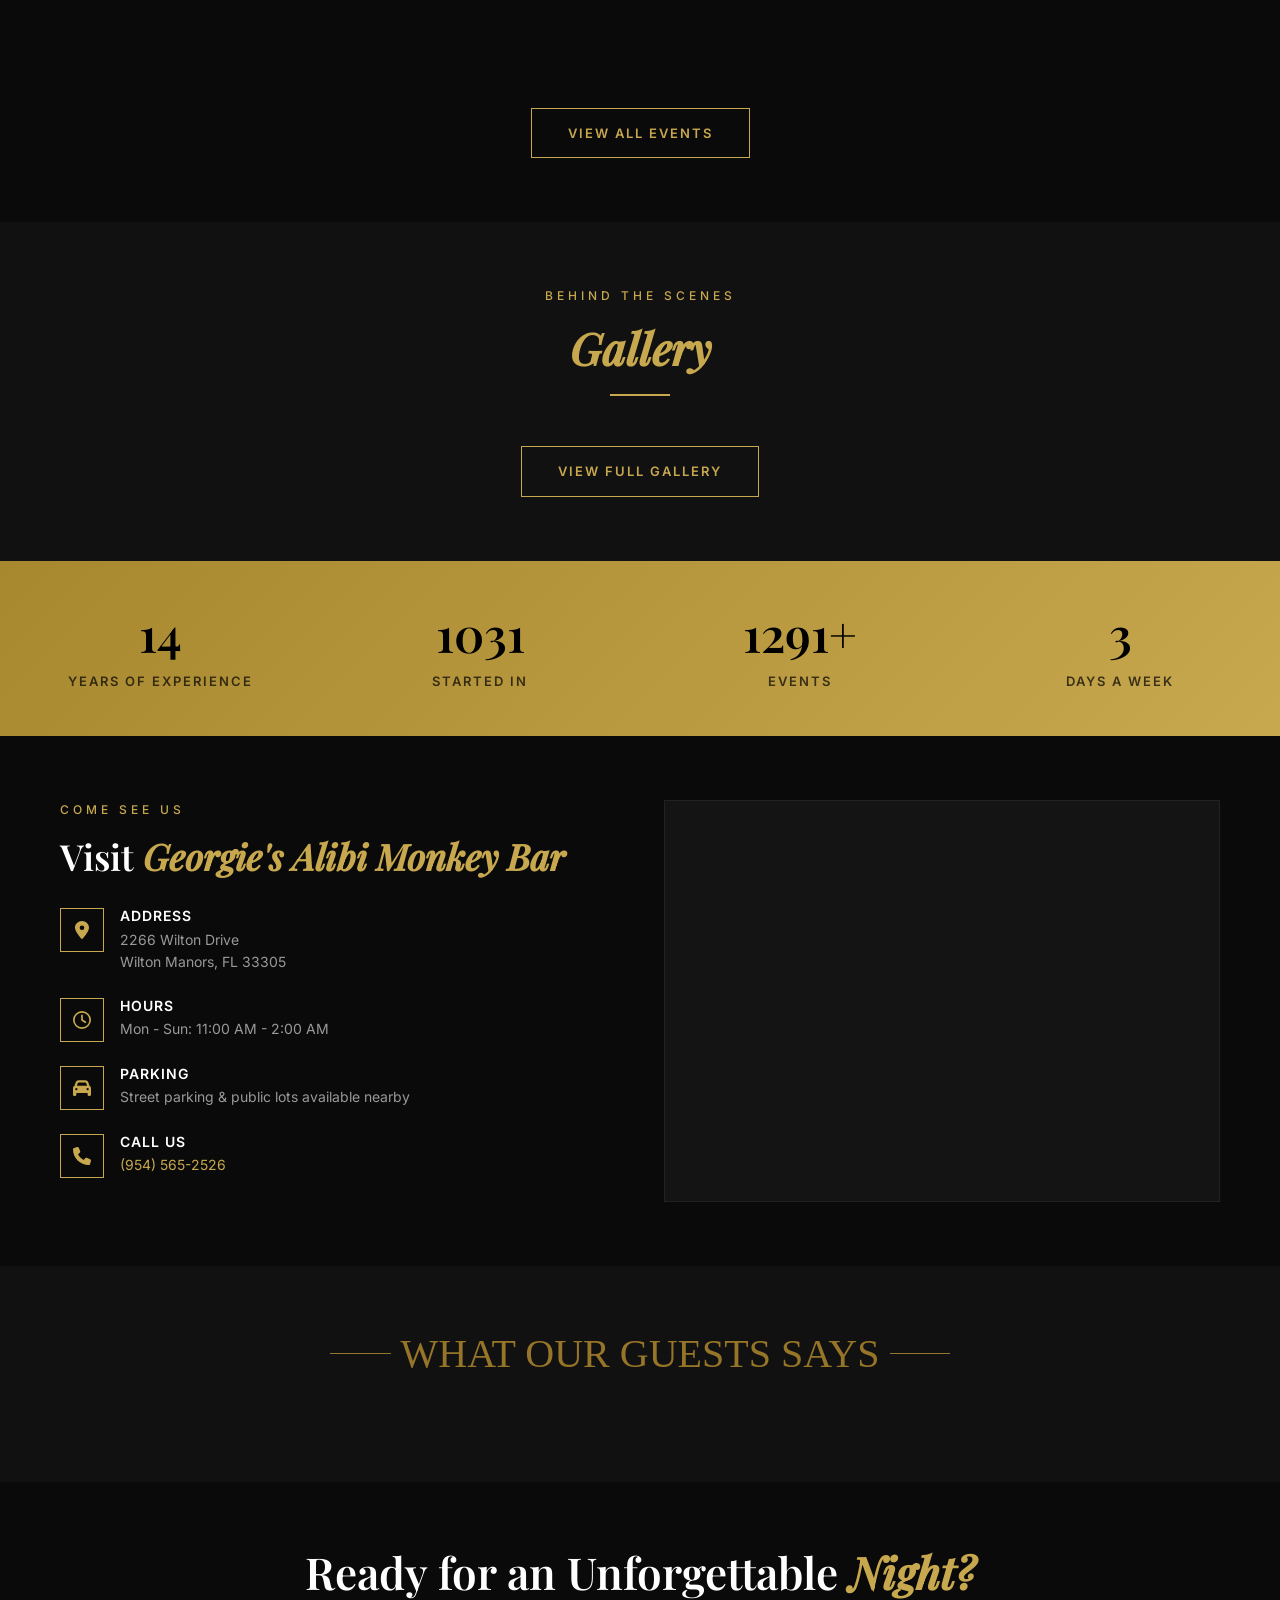
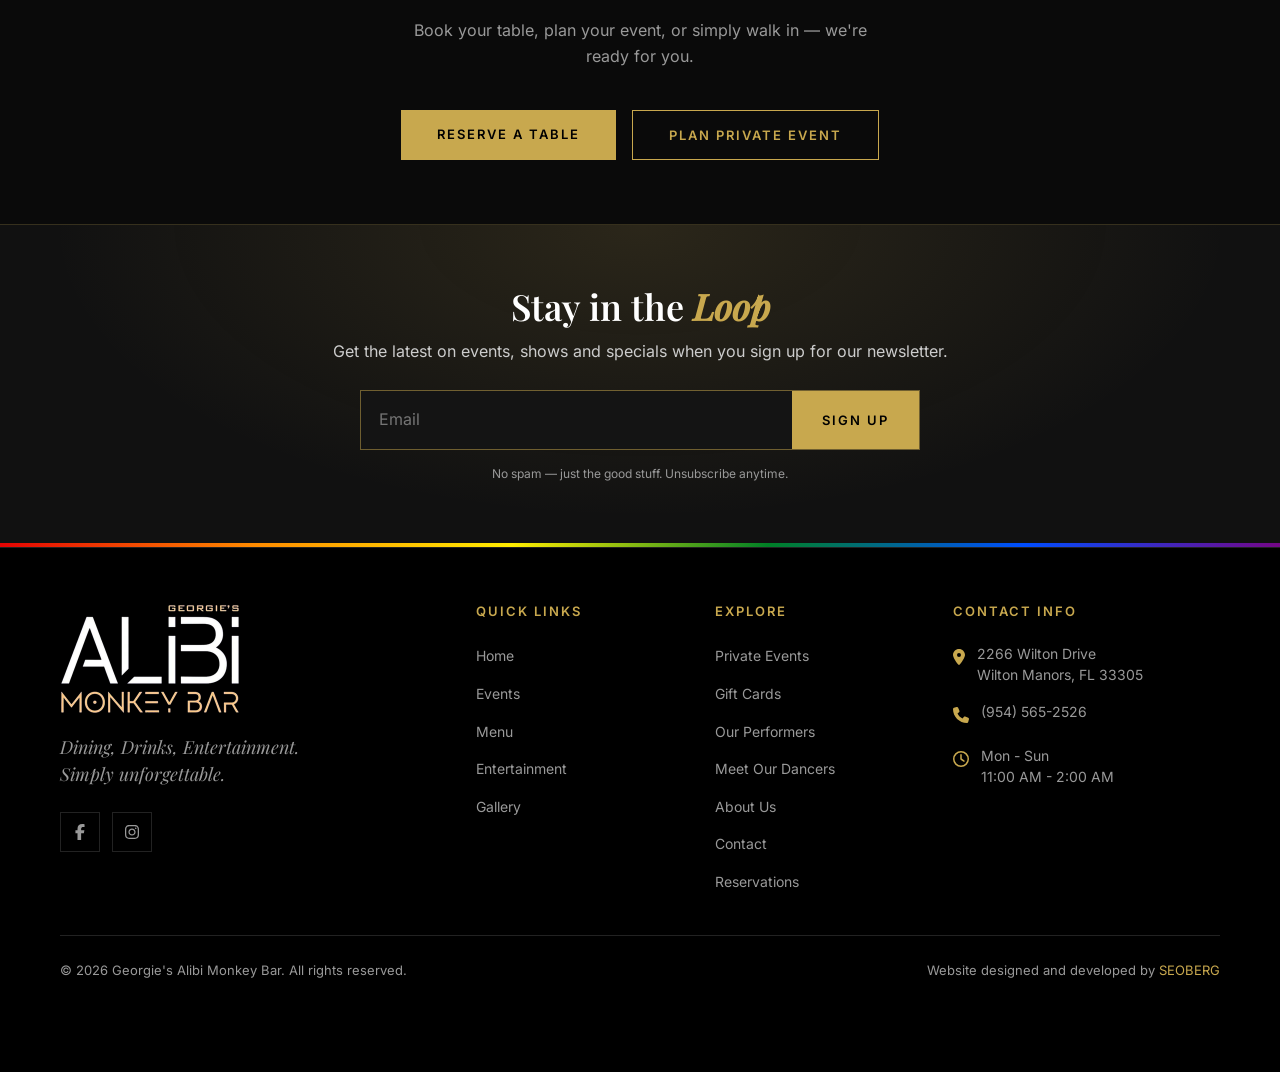
==== commit 30009e0f: "Update website: 13 file(s) changed 404.html, about.html, contact.html, css/style.css, dancers.html, " ====
--- a/index.html
+++ b/index.html
@@ -10,7 +10,7 @@
   <link rel="apple-touch-icon" href="images/apple-touch-icon.png">
   <link rel="preload" href="fonts/inter-latin.woff2" as="font" type="font/woff2" crossorigin>
   <link rel="preload" href="fonts/playfair-display-latin.woff2" as="font" type="font/woff2" crossorigin>
-  <link rel="stylesheet" href="css/style.css?v=20261103">
+  <link rel="stylesheet" href="css/style.css?v=20261104">
 </head>
 <body>
 
--- a/css/style.css
+++ b/css/style.css
@@ -3502,15 +3502,25 @@
    Keep labels on one line; tighten slightly on mid-size desktops,
    then switch to hamburger at 1280px so the nav never gets cramped. */
 .nav a { white-space: nowrap; }
+.logo, .btn-reserve { flex-shrink: 0; } /* the nav gives way, never the logo or the button */
+.btn-reserve { white-space: nowrap; }
+
+@media (max-width: 1600px) {
+  .nav { gap: 2px; }
+  .nav a { padding: 8px 9px; font-size: 12.5px; letter-spacing: 1.1px; }
+}
 
 @media (max-width: 1440px) {
-  .nav { gap: 2px; }
-  .nav a { padding: 8px 10px; letter-spacing: 1.2px; }
+  .header-inner { padding: 12px 28px; }
+  .nav a { padding: 8px 8px; font-size: 12px; letter-spacing: 1px; }
+  .btn-reserve { padding: 10px 18px; margin-left: 12px; letter-spacing: 1.5px; }
 }
 
 @media (max-width: 1360px) {
-  .nav a { padding: 8px 8px; font-size: 11.5px; letter-spacing: 1px; }
-  .btn-reserve { padding: 10px 20px; margin-left: 12px; }
+  .header-inner { padding: 12px 20px; }
+  .logo img { height: 70px; }
+  .nav a { padding: 8px 6px; font-size: 11.5px; letter-spacing: 0.8px; }
+  .btn-reserve { padding: 10px 14px; margin-left: 8px; font-size: 11px; letter-spacing: 1px; }
 }
 /* ====== END HEADER NAV FIT ====== */
 
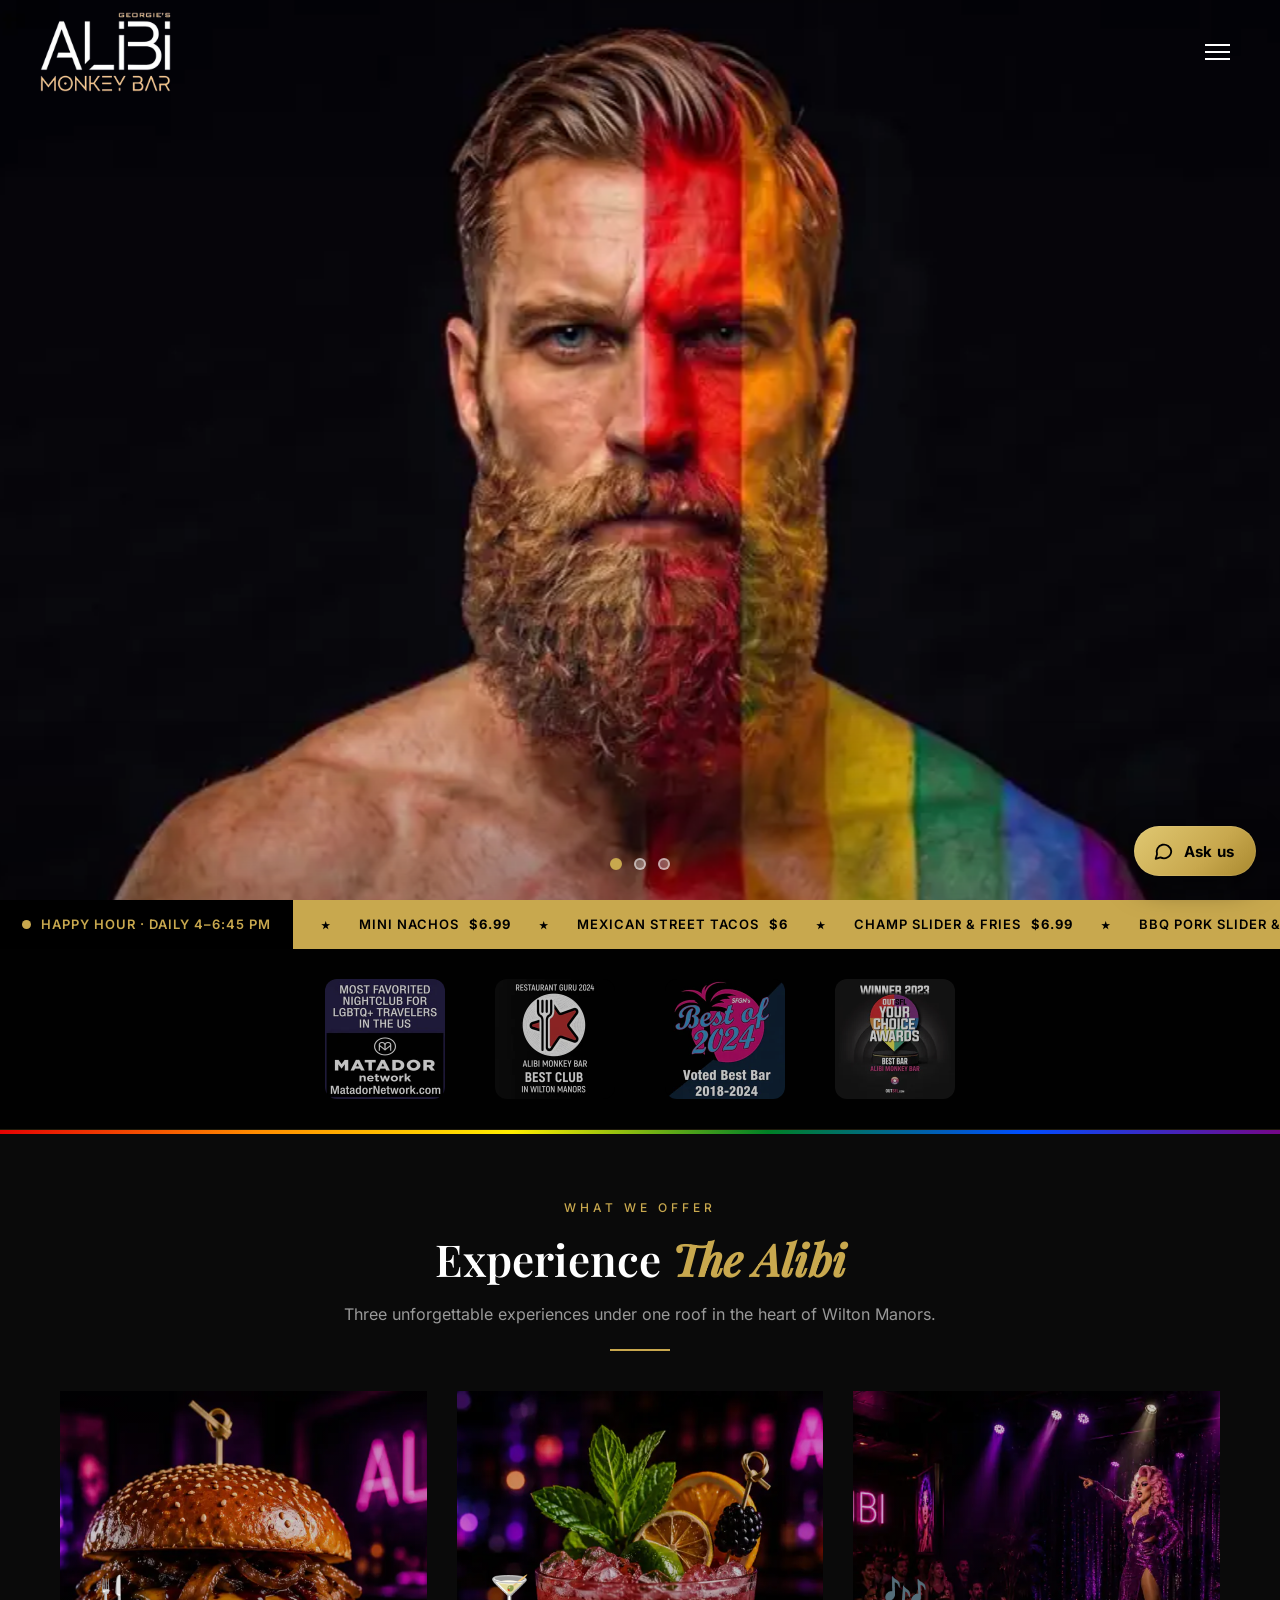
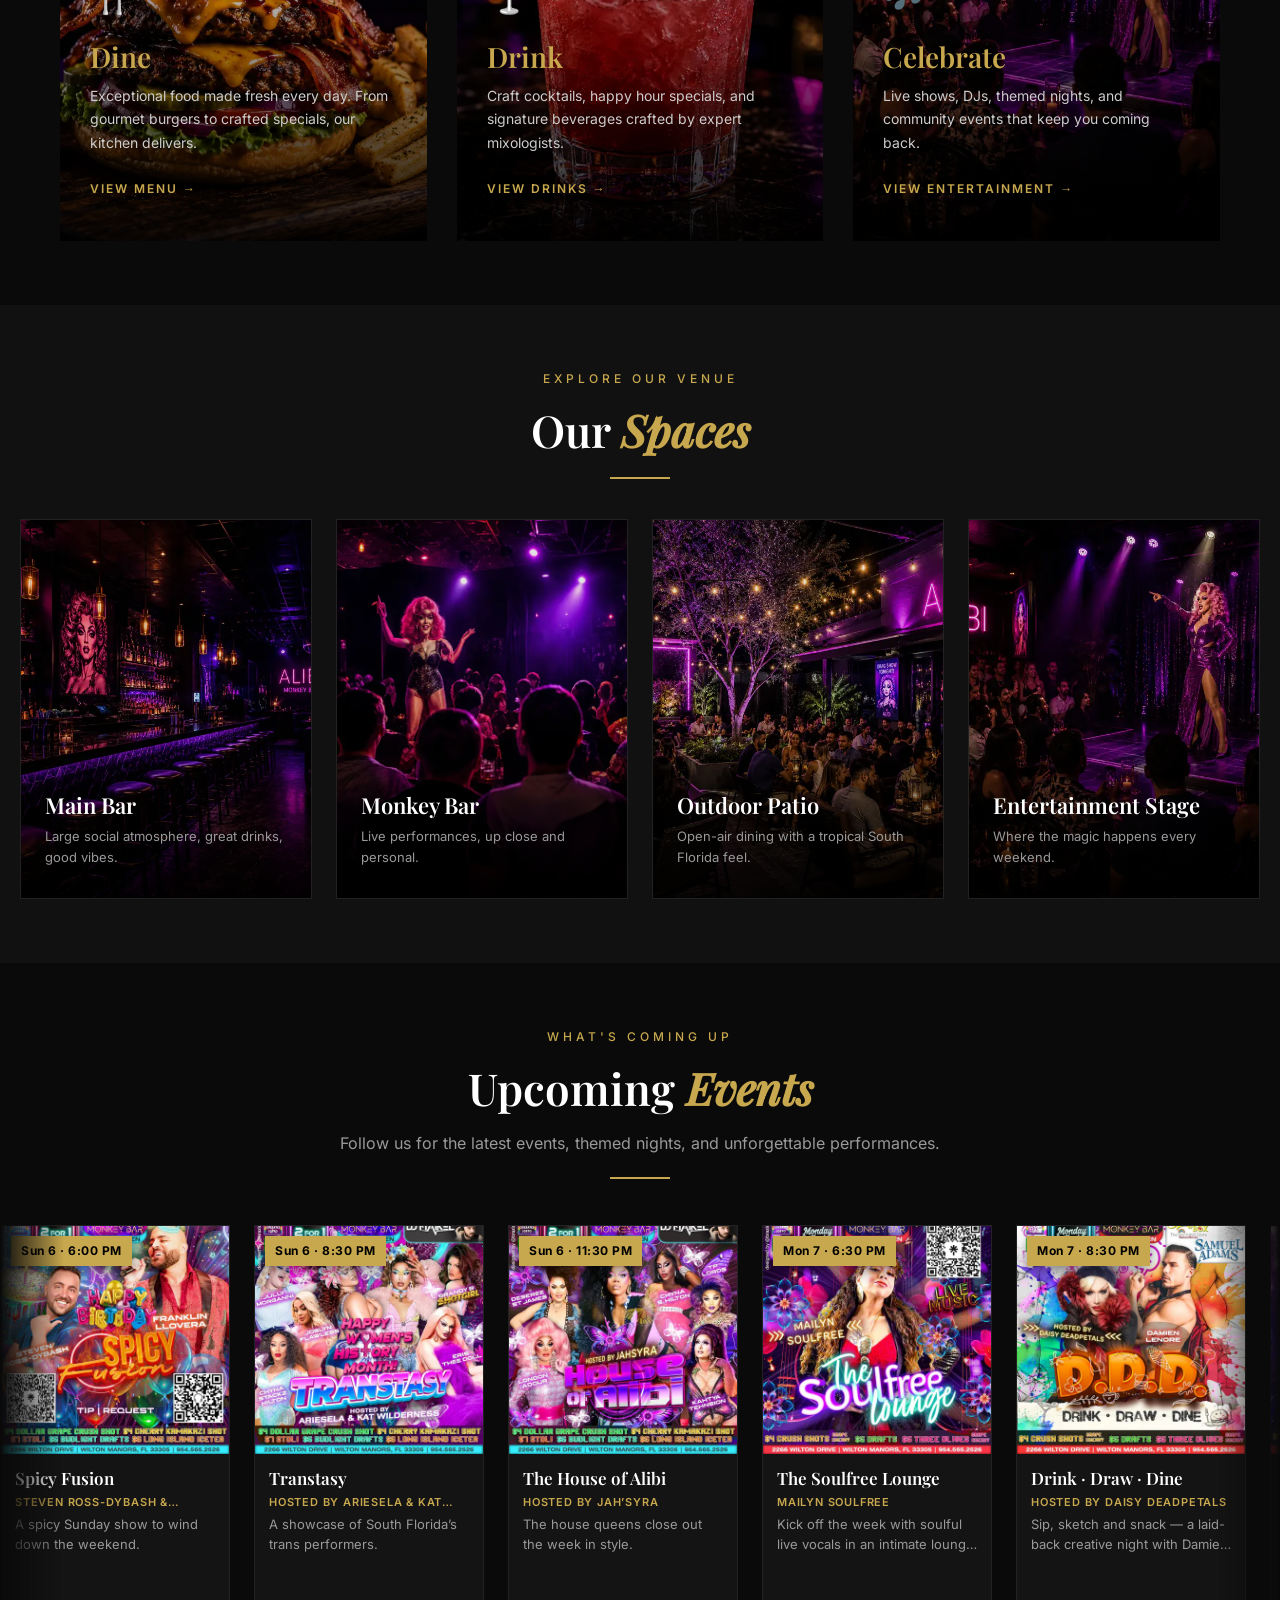
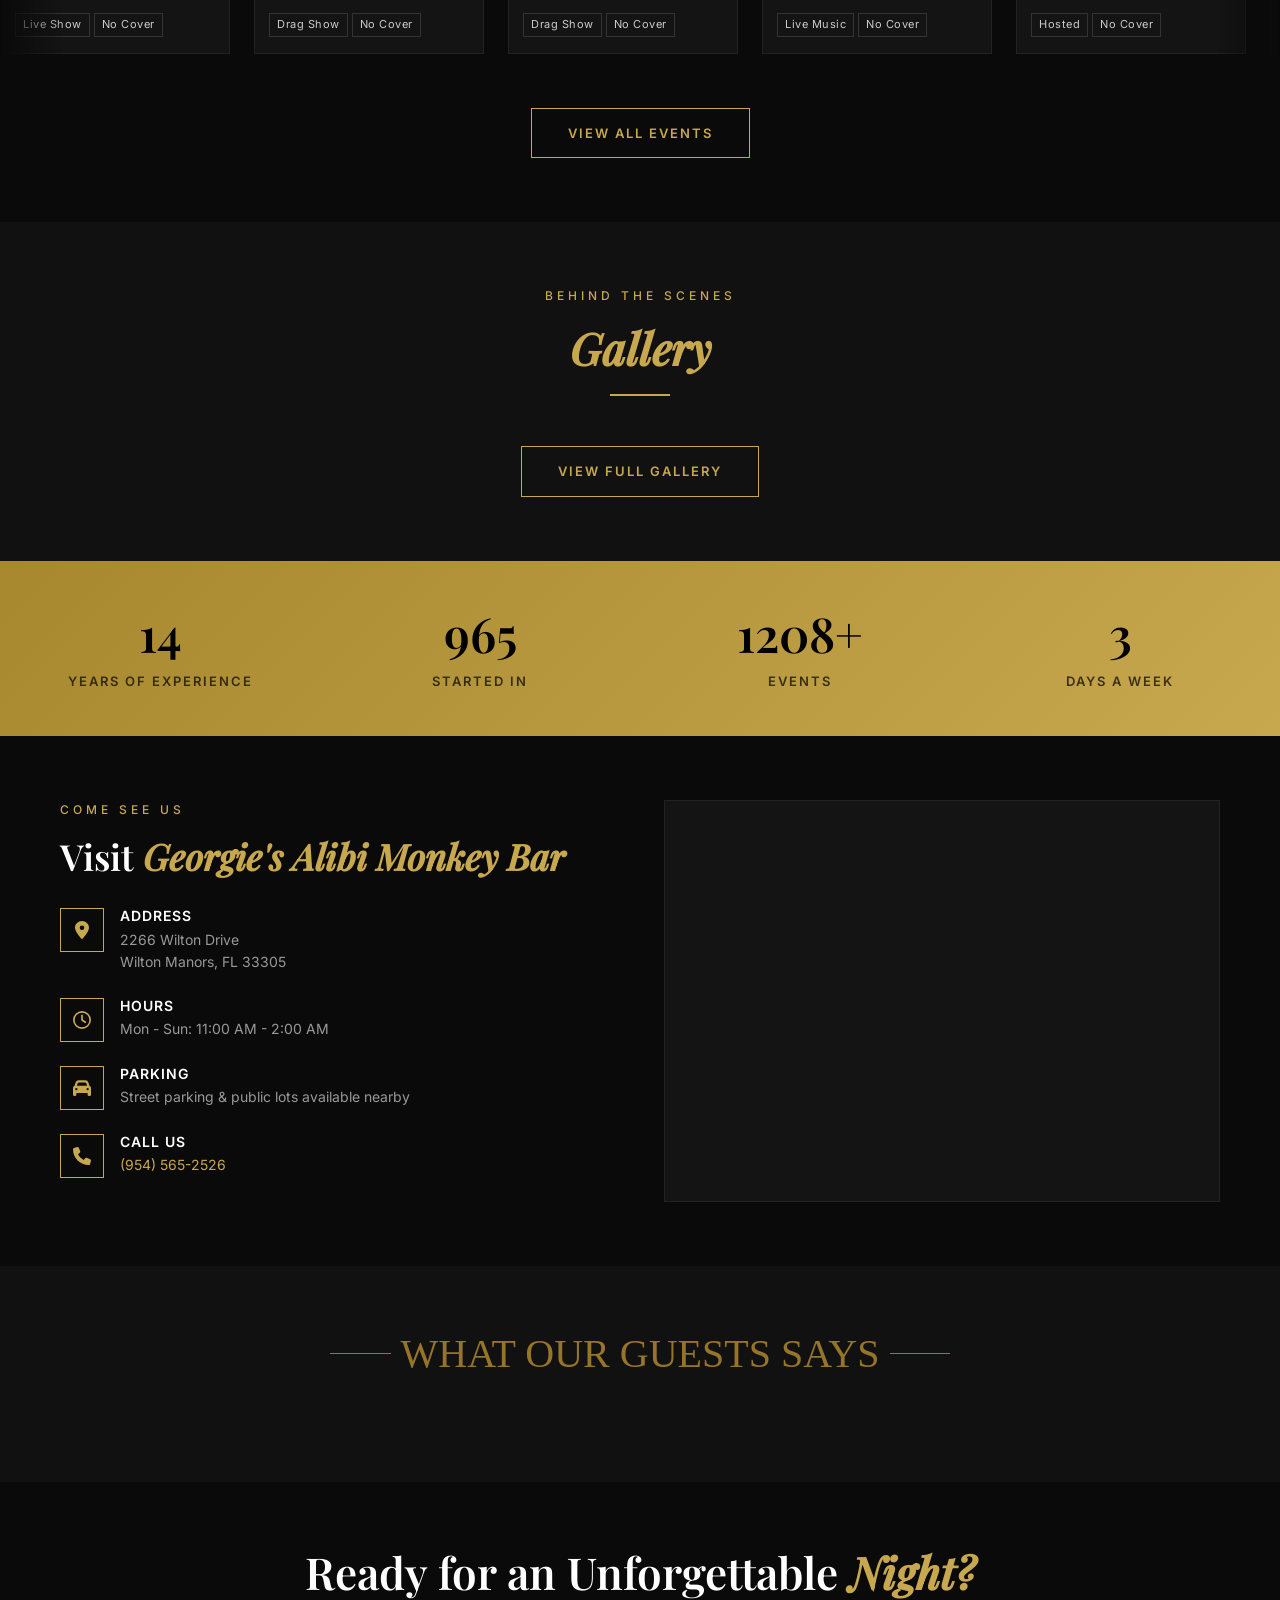
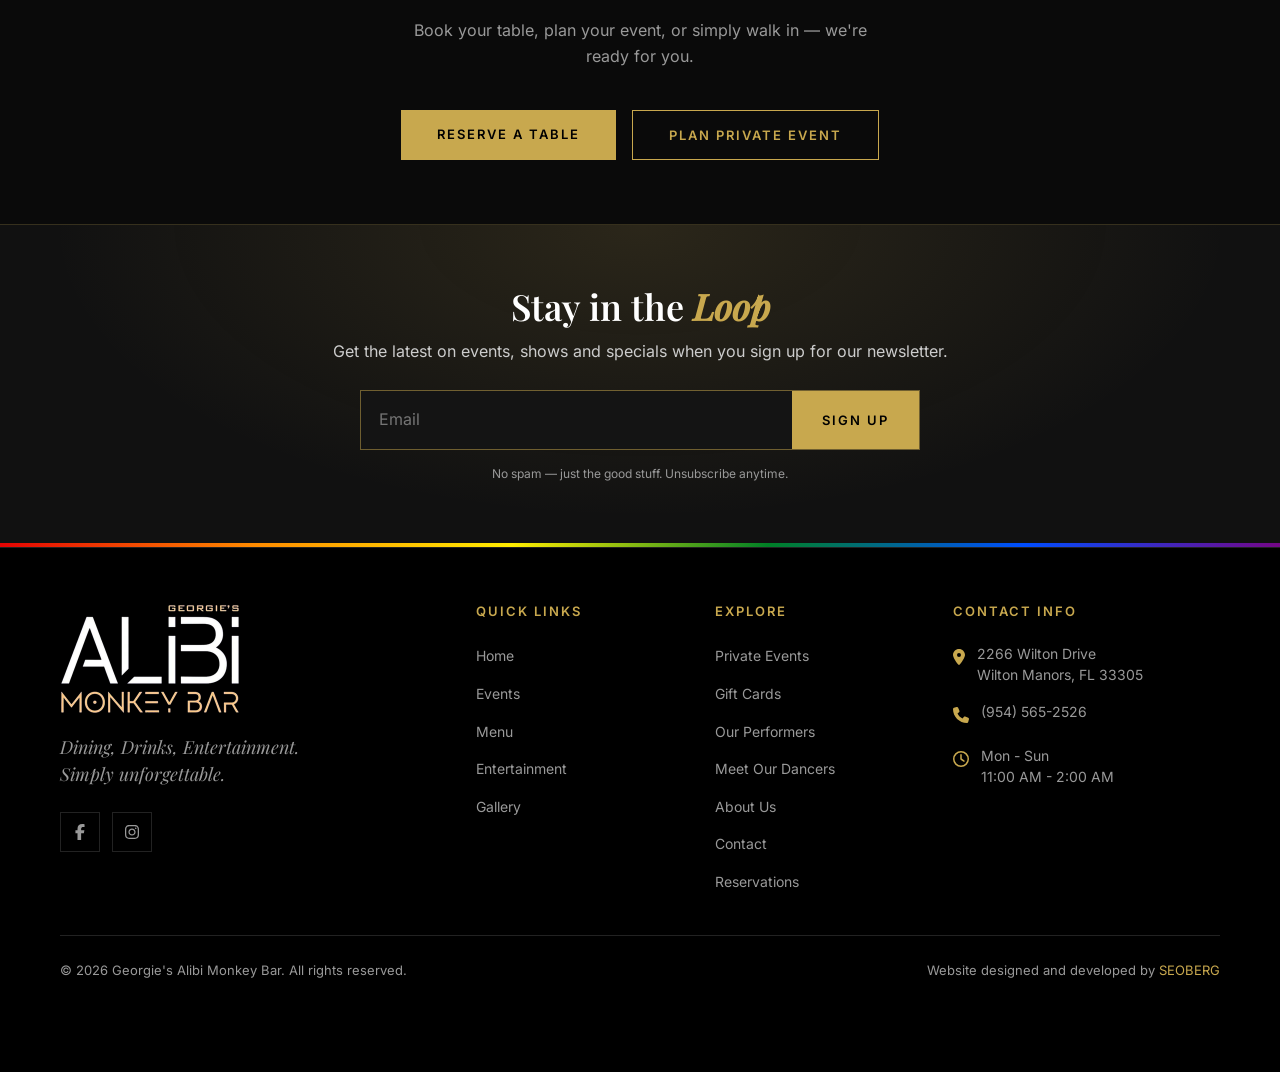
==== commit 7101670c: "Update website: 13 file(s) changed 404.html, about.html, contact.html, css/style.css, dancers.html, " ====
--- a/index.html
+++ b/index.html
@@ -10,7 +10,7 @@
   <link rel="apple-touch-icon" href="images/apple-touch-icon.png">
   <link rel="preload" href="fonts/inter-latin.woff2" as="font" type="font/woff2" crossorigin>
   <link rel="preload" href="fonts/playfair-display-latin.woff2" as="font" type="font/woff2" crossorigin>
-  <link rel="stylesheet" href="css/style.css?v=20261104">
+  <link rel="stylesheet" href="css/style.css?v=20261104c">
 </head>
 <body>
 
--- a/css/style.css
+++ b/css/style.css
@@ -3499,24 +3499,24 @@
 /* ====== END MEET OUR DANCERS ====== */
 
 /* ====== HEADER NAV FIT ======
-   Keep labels on one line; tighten slightly on mid-size desktops,
+   Keep labels on one line; tighten slightly on mid-size desktops (only while the nav shows),
    then switch to hamburger at 1280px so the nav never gets cramped. */
 .nav a { white-space: nowrap; }
 .logo, .btn-reserve { flex-shrink: 0; } /* the nav gives way, never the logo or the button */
 .btn-reserve { white-space: nowrap; }
 
-@media (max-width: 1600px) {
+@media (min-width: 1281px) and (max-width: 1600px) {
   .nav { gap: 2px; }
   .nav a { padding: 8px 9px; font-size: 12.5px; letter-spacing: 1.1px; }
 }
 
-@media (max-width: 1440px) {
+@media (min-width: 1281px) and (max-width: 1440px) {
   .header-inner { padding: 12px 28px; }
   .nav a { padding: 8px 8px; font-size: 12px; letter-spacing: 1px; }
   .btn-reserve { padding: 10px 18px; margin-left: 12px; letter-spacing: 1.5px; }
 }
 
-@media (max-width: 1360px) {
+@media (min-width: 1281px) and (max-width: 1360px) {
   .header-inner { padding: 12px 20px; }
   .logo img { height: 70px; }
   .nav a { padding: 8px 6px; font-size: 11.5px; letter-spacing: 0.8px; }
@@ -4842,6 +4842,8 @@
 .gc-step-title { display: flex; align-items: center; gap: 14px; font-size: 26px; font-weight: 500; }
 .gc-num { flex: none; width: 34px; height: 34px; border: 1px solid var(--gold); border-radius: 50%; display: grid; place-items: center; color: var(--gold); font-family: 'Inter', sans-serif; font-size: 15px; }
 .gc-step-sub { color: var(--text-muted); font-size: 14px; margin-top: -10px; }
+.gc-step .form-row { grid-template-columns: repeat(auto-fit, minmax(min(100%, 200px), 1fr)); } /* two side by side only when both fit */
+.gc-step .form-group input, .gc-step .form-group textarea { width: 100%; min-width: 0; }
 .gc-opt { text-transform: none; letter-spacing: 0; font-weight: 400; }
 .gc-hint { color: var(--text-muted); font-size: 13px; line-height: 1.6; }
 
@@ -4921,16 +4923,60 @@
 .gc-how li::before { content: counter(gc); position: absolute; left: 0; top: -4px; display: grid; place-items: center; width: 34px; height: 34px; border: 1px solid var(--gold); border-radius: 50%; color: var(--gold); font-size: 14px; }
 .gc-how li b { color: var(--white); font-weight: 600; }
 
+/* Tablets and unfolded foldables: keep the summary beside the form, a little narrower */
 @media (max-width: 1024px) {
-  .gc-grid { grid-template-columns: 1fr; }
+  .gc-grid { grid-template-columns: minmax(0, 1fr) 300px; gap: 24px; }
+  .gc-side { top: 90px; }
+  .gc-summary { padding: 20px; }
+  .gc-extras-grid { grid-template-columns: minmax(0, 1fr); gap: 50px; }
+}
+/* Phones: one column, the summary (and the pay button) after the form */
+@media (max-width: 759px) {
+  .gc-grid { grid-template-columns: minmax(0, 1fr); }
   .gc-side { position: static; }
-  .gc-extras-grid { grid-template-columns: 1fr; gap: 50px; }
+  .gc-summary .gc-card-lg { max-width: 420px; }
 }
 @media (max-width: 600px) {
+  .gc-section { padding-top: 40px; }
   .gc-step, .gc-summary { padding: 20px 16px; }
+  .gc-step { gap: 16px; margin-bottom: 16px; }
   .gc-step-title { font-size: 22px; }
   .gc-designs { grid-template-columns: 1fr 1fr; gap: 12px; }
   .gc-amount { flex-basis: 70px; padding: 14px 6px; font-size: 19px; }
   .gc-card-face > .gc-card-amount { font-size: 14px; }
   .gc-code b { font-size: 20px; letter-spacing: 2px; }
-}
+  .gc-toggle { display: flex; align-self: stretch; }
+  .gc-toggle button { flex: 1; padding: 11px 8px; }
+  .gc-date input { max-width: none; }
+  .gc-balance .section-title { font-size: 28px; }
+  .gc-message { font-size: 18px; }
+}
+/* Fold cover screens (about 280–340 px): the bits every page shares */
+@media (max-width: 340px) {
+  .header-inner { padding: 10px 14px; }
+  .logo img { height: 42px; }
+  .mobile-cta-bar a { gap: 6px; padding: 14px 6px; font-size: 11px; letter-spacing: 0.6px; }
+  .chat-head { gap: 8px; padding: 10px 6px 10px 10px; }
+  .chat-avatar { width: 34px; height: 34px; }
+  .chat-title strong { font-size: 15px; white-space: nowrap; overflow: hidden; text-overflow: ellipsis; }
+  .chat-title span { display: block; font-size: 11px; white-space: nowrap; overflow: hidden; text-overflow: ellipsis; }
+  .chat-icon-btn { width: 30px; height: 30px; }
+}
+
+/* Very narrow phones (Galaxy Fold / Z Fold cover screens, small Androids) */
+@media (max-width: 360px) {
+  .gc-step, .gc-summary { padding: 18px 12px; }
+  .gc-step-title { gap: 10px; font-size: 20px; }
+  .gc-num { width: 30px; height: 30px; font-size: 13px; }
+  .gc-designs { gap: 8px; }
+  .gc-design { font-size: 12px; }
+  .gc-card { border-radius: 8px; }
+  .gc-card-face > .gc-card-amount { padding: 2px 8px; font-size: 12px; }
+  .gc-amounts { gap: 8px; }
+  .gc-amount { flex-basis: 60px; padding: 12px 4px; font-size: 17px; }
+  .gc-toggle button { font-size: 13px; padding: 10px 4px; }
+  .gc-balance-form { flex-direction: column; }
+  .gc-code b { font-size: 17px; letter-spacing: 1px; }
+  .gc-lines .gc-total dd { font-size: 20px; }
+  .gc-buy { padding: 15px 10px; letter-spacing: 1px; }
+}
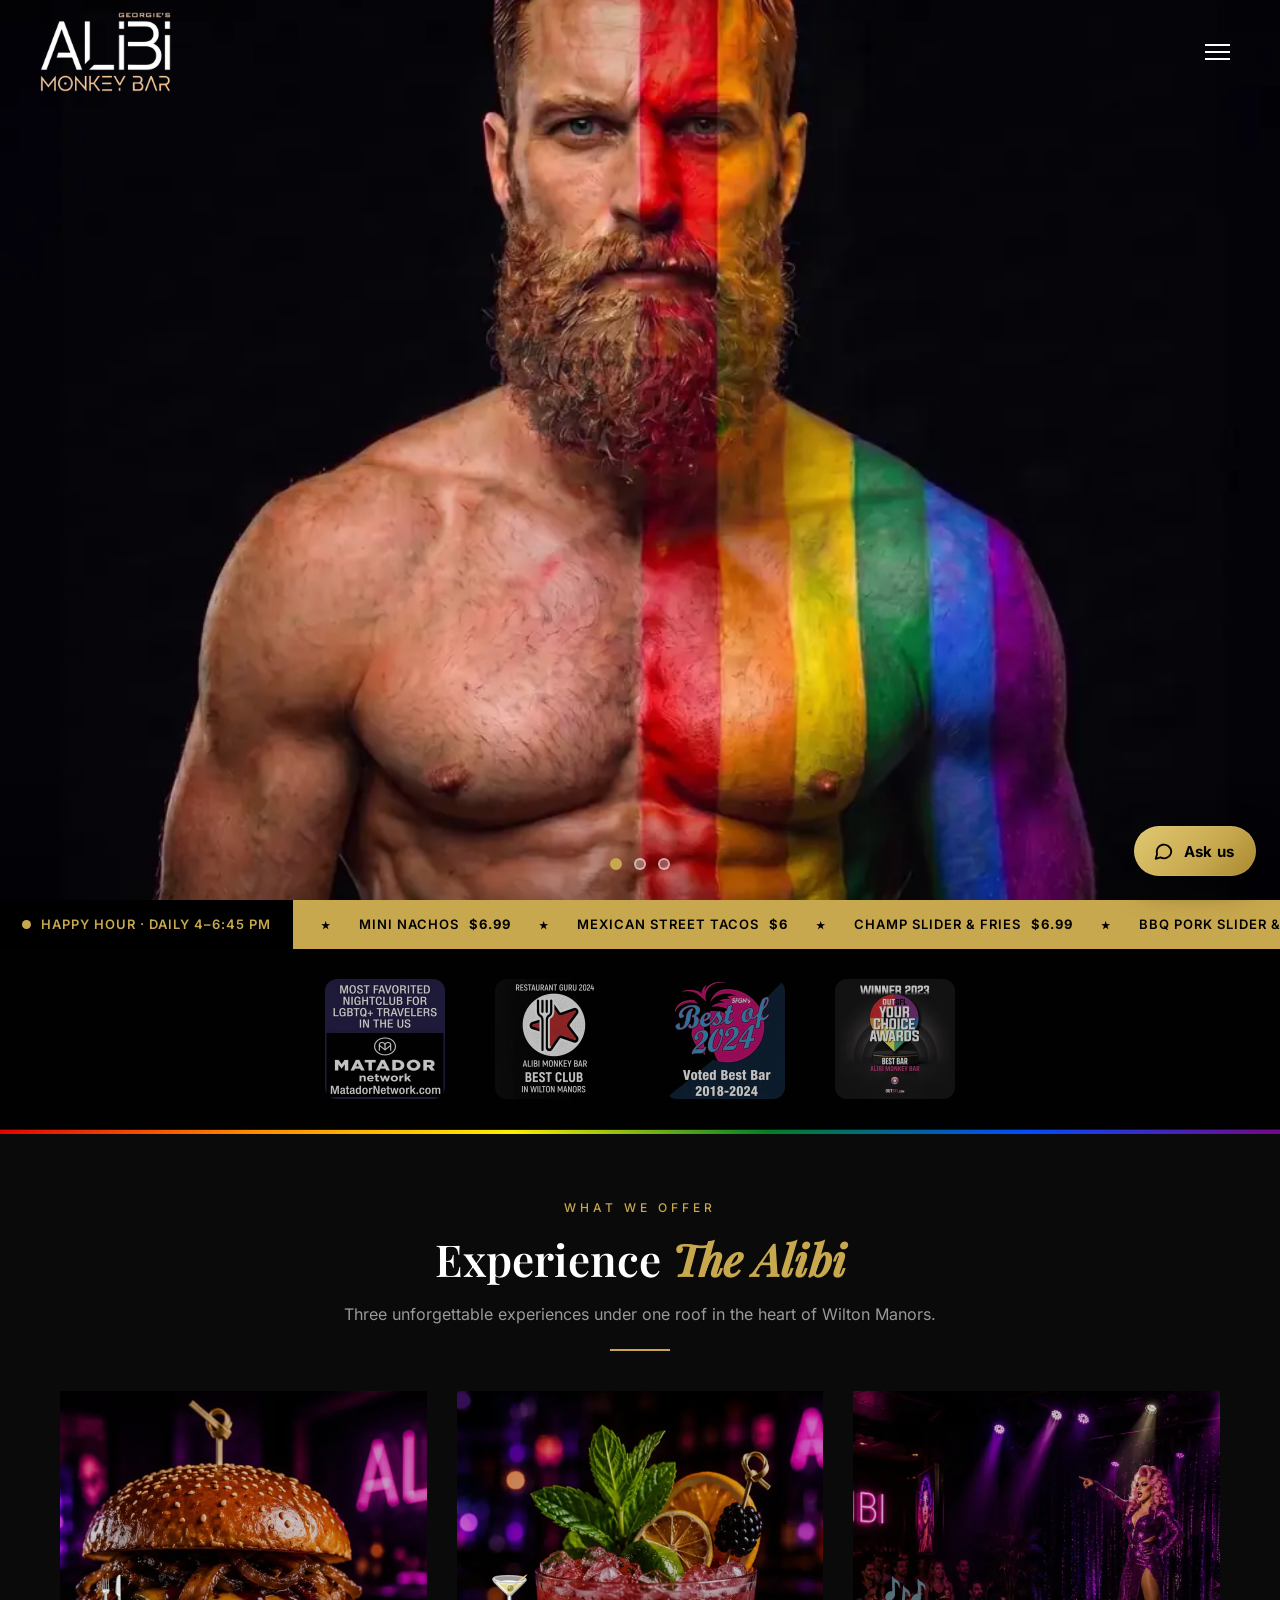
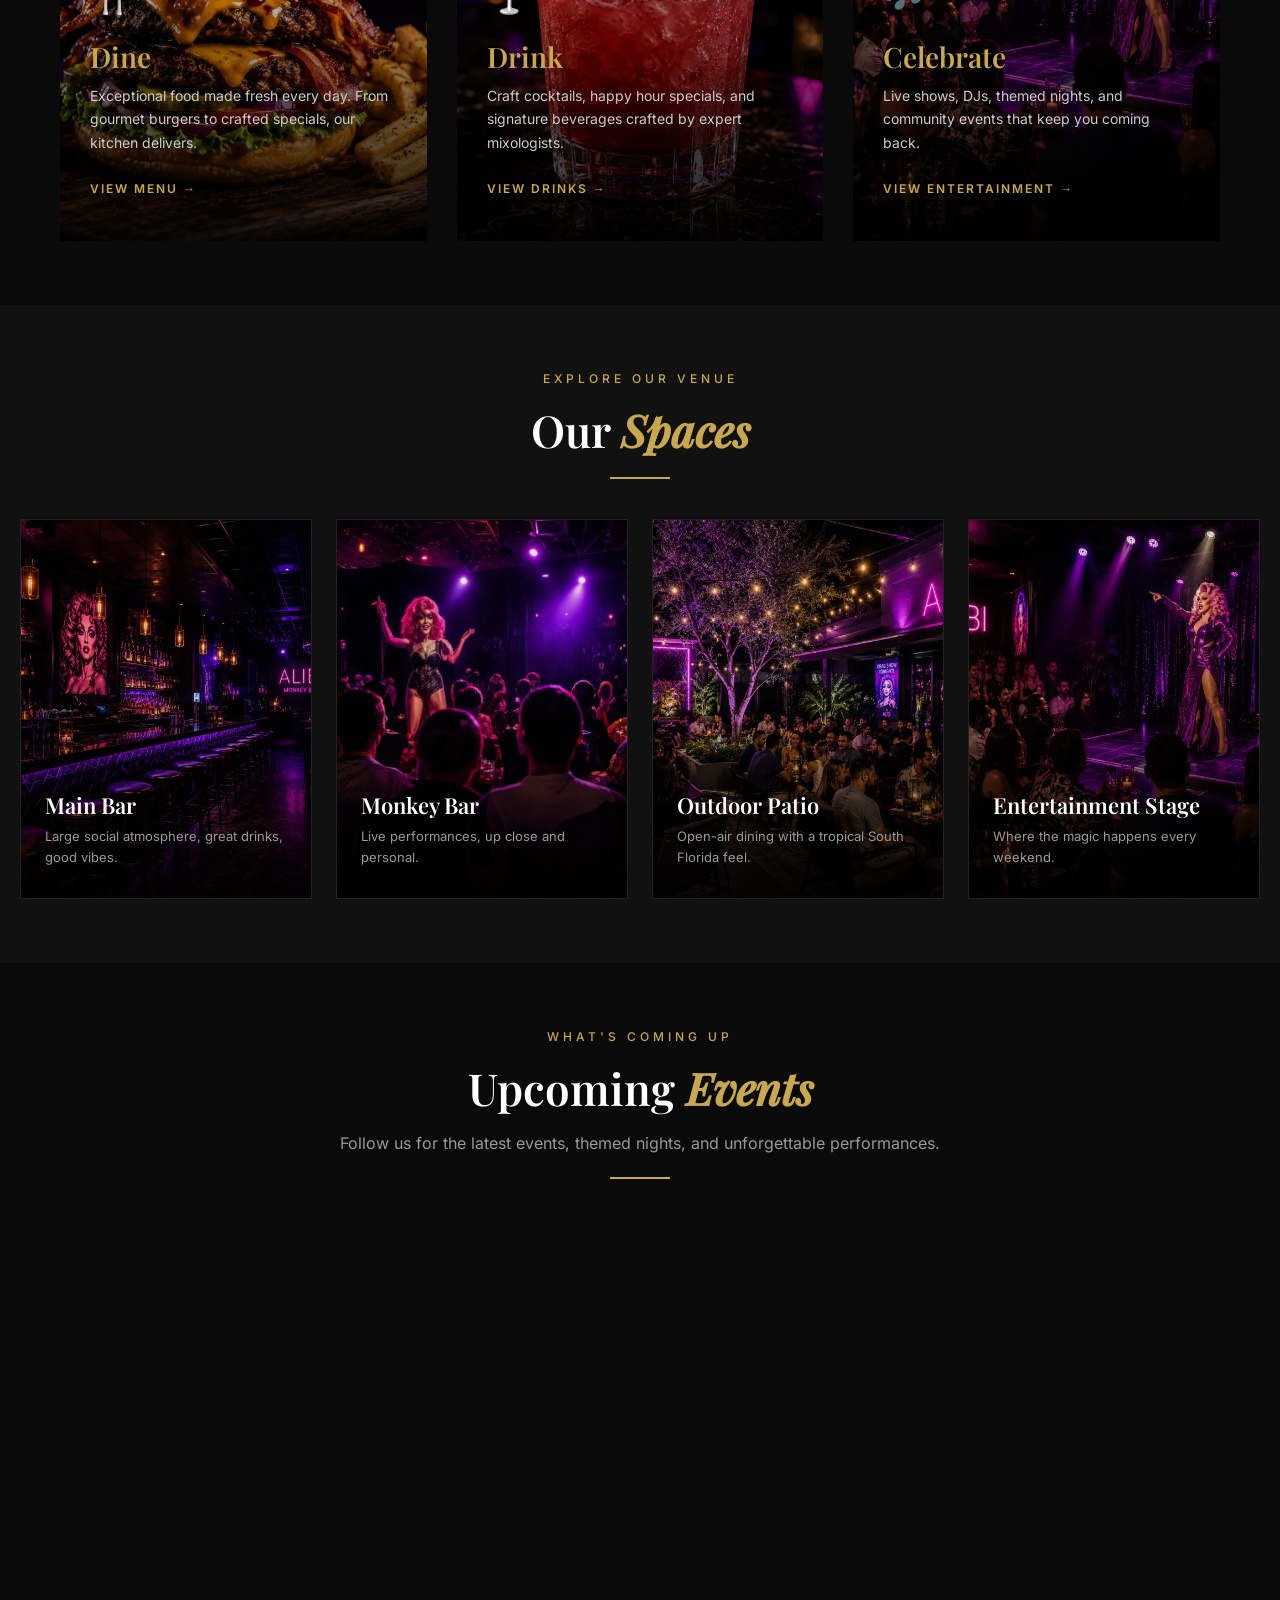
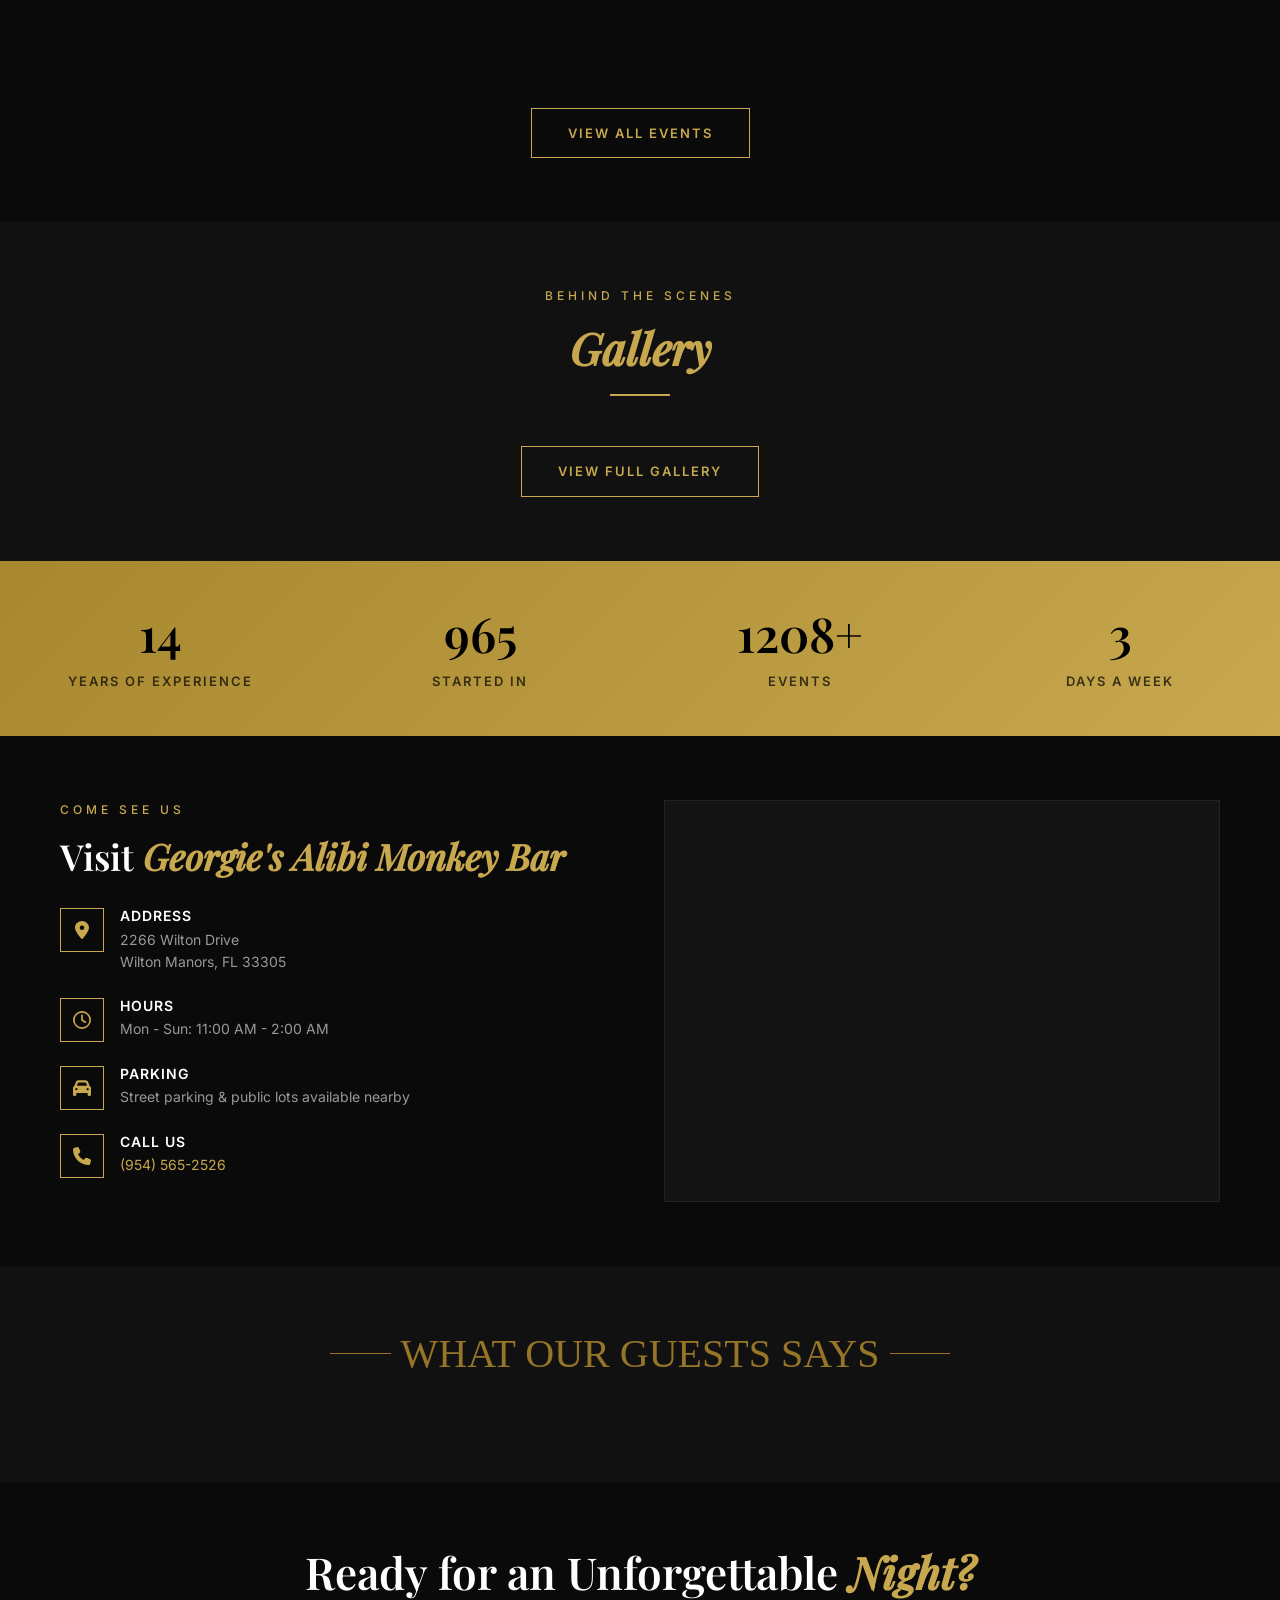
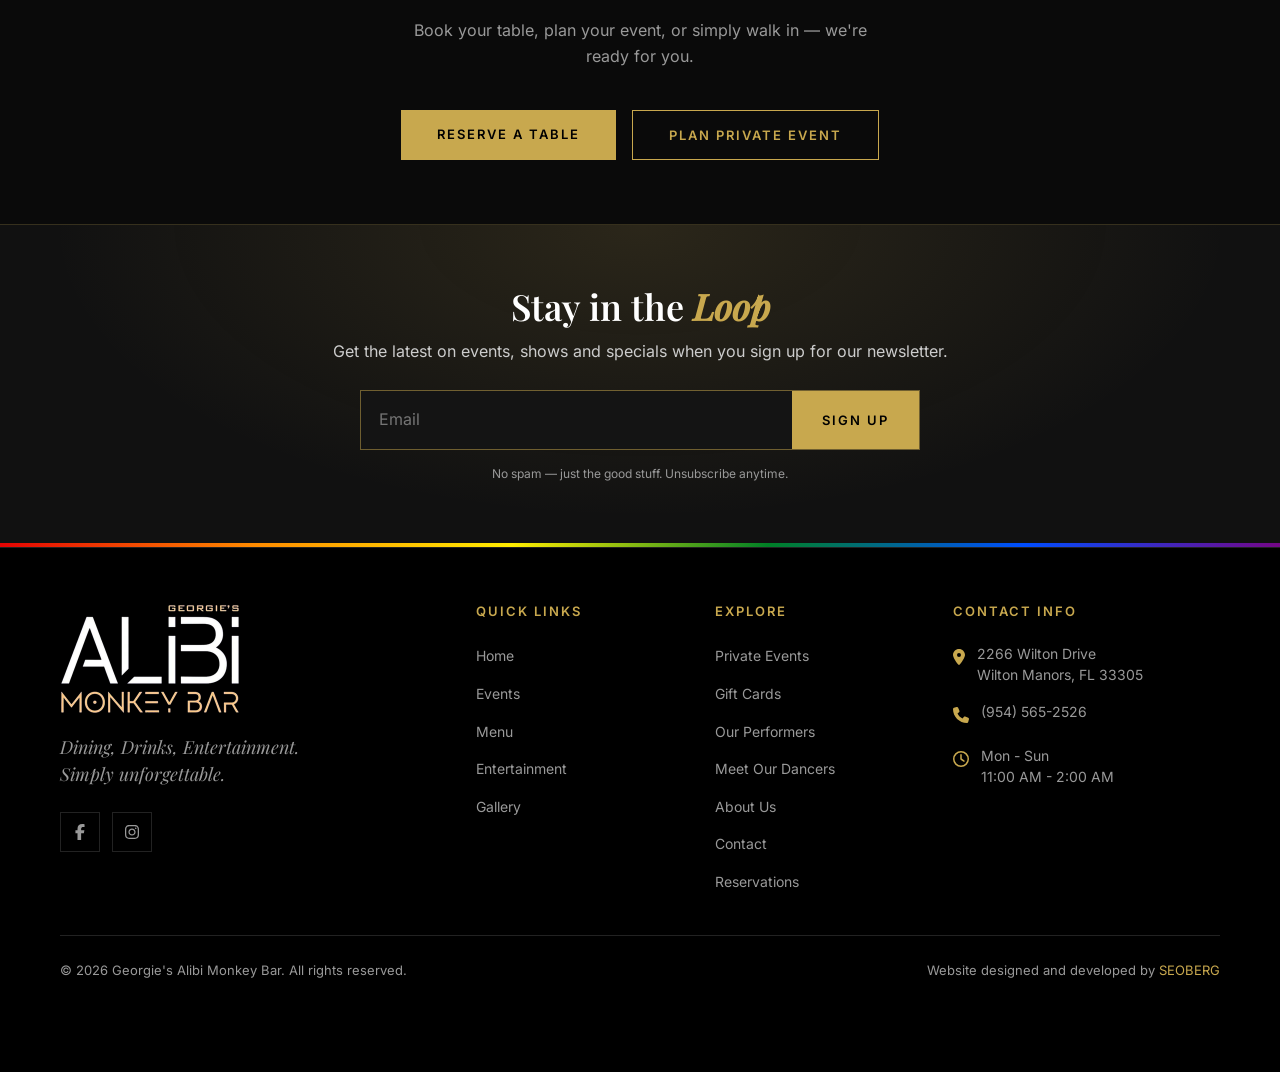
==== commit 19a94dbc: "Update website: 16 file(s) changed 404.html, about.html, admin/assets/admin.css, contact.html, css/s" ====
--- a/index.html
+++ b/index.html
@@ -10,7 +10,7 @@
   <link rel="apple-touch-icon" href="images/apple-touch-icon.png">
   <link rel="preload" href="fonts/inter-latin.woff2" as="font" type="font/woff2" crossorigin>
   <link rel="preload" href="fonts/playfair-display-latin.woff2" as="font" type="font/woff2" crossorigin>
-  <link rel="stylesheet" href="css/style.css?v=20261104c">
+  <link rel="stylesheet" href="css/style.css?v=20261104d">
 </head>
 <body>
 
--- a/css/style.css
+++ b/css/style.css
@@ -2684,7 +2684,7 @@
   .visit-section { grid-template-columns: 1fr; }
   .entertainment-feature { grid-template-columns: 1fr; }
   .entertainment-feature.reverse { direction: ltr; }
-  .contact-grid { grid-template-columns: 1fr; }
+  .contact-grid { grid-template-columns: minmax(0, 1fr); }
   .about-story { grid-template-columns: 1fr; }
   .about-values { grid-template-columns: repeat(2, 1fr); }
   .menu-items { grid-template-columns: 1fr; }
@@ -3340,6 +3340,9 @@
   .careers-text h2 { font-size: 28px; }
   .careers-btn { width: 100%; text-align: center; }
 }
+@media (max-width: 480px) {
+  .careers-btn { white-space: normal; padding-left: 16px; padding-right: 16px; }
+}
 /* ====== END JOIN OUR TEAM ====== */
 
 /* ====== MONDAY ADDITIONS + CALLOUT STRIP (entertainment, private events, dancers) ====== */
@@ -4961,6 +4964,10 @@
   .chat-title strong { font-size: 15px; white-space: nowrap; overflow: hidden; text-overflow: ellipsis; }
   .chat-title span { display: block; font-size: 11px; white-space: nowrap; overflow: hidden; text-overflow: ellipsis; }
   .chat-icon-btn { width: 30px; height: 30px; }
+  .container { padding: 0 14px; }
+  .awards-track { flex-wrap: wrap; gap: 8px; }
+  .award-item { width: 50px; height: 50px; }
+  .award-item:hover { transform: scale(1.8); }
 }
 
 /* Very narrow phones (Galaxy Fold / Z Fold cover screens, small Androids) */
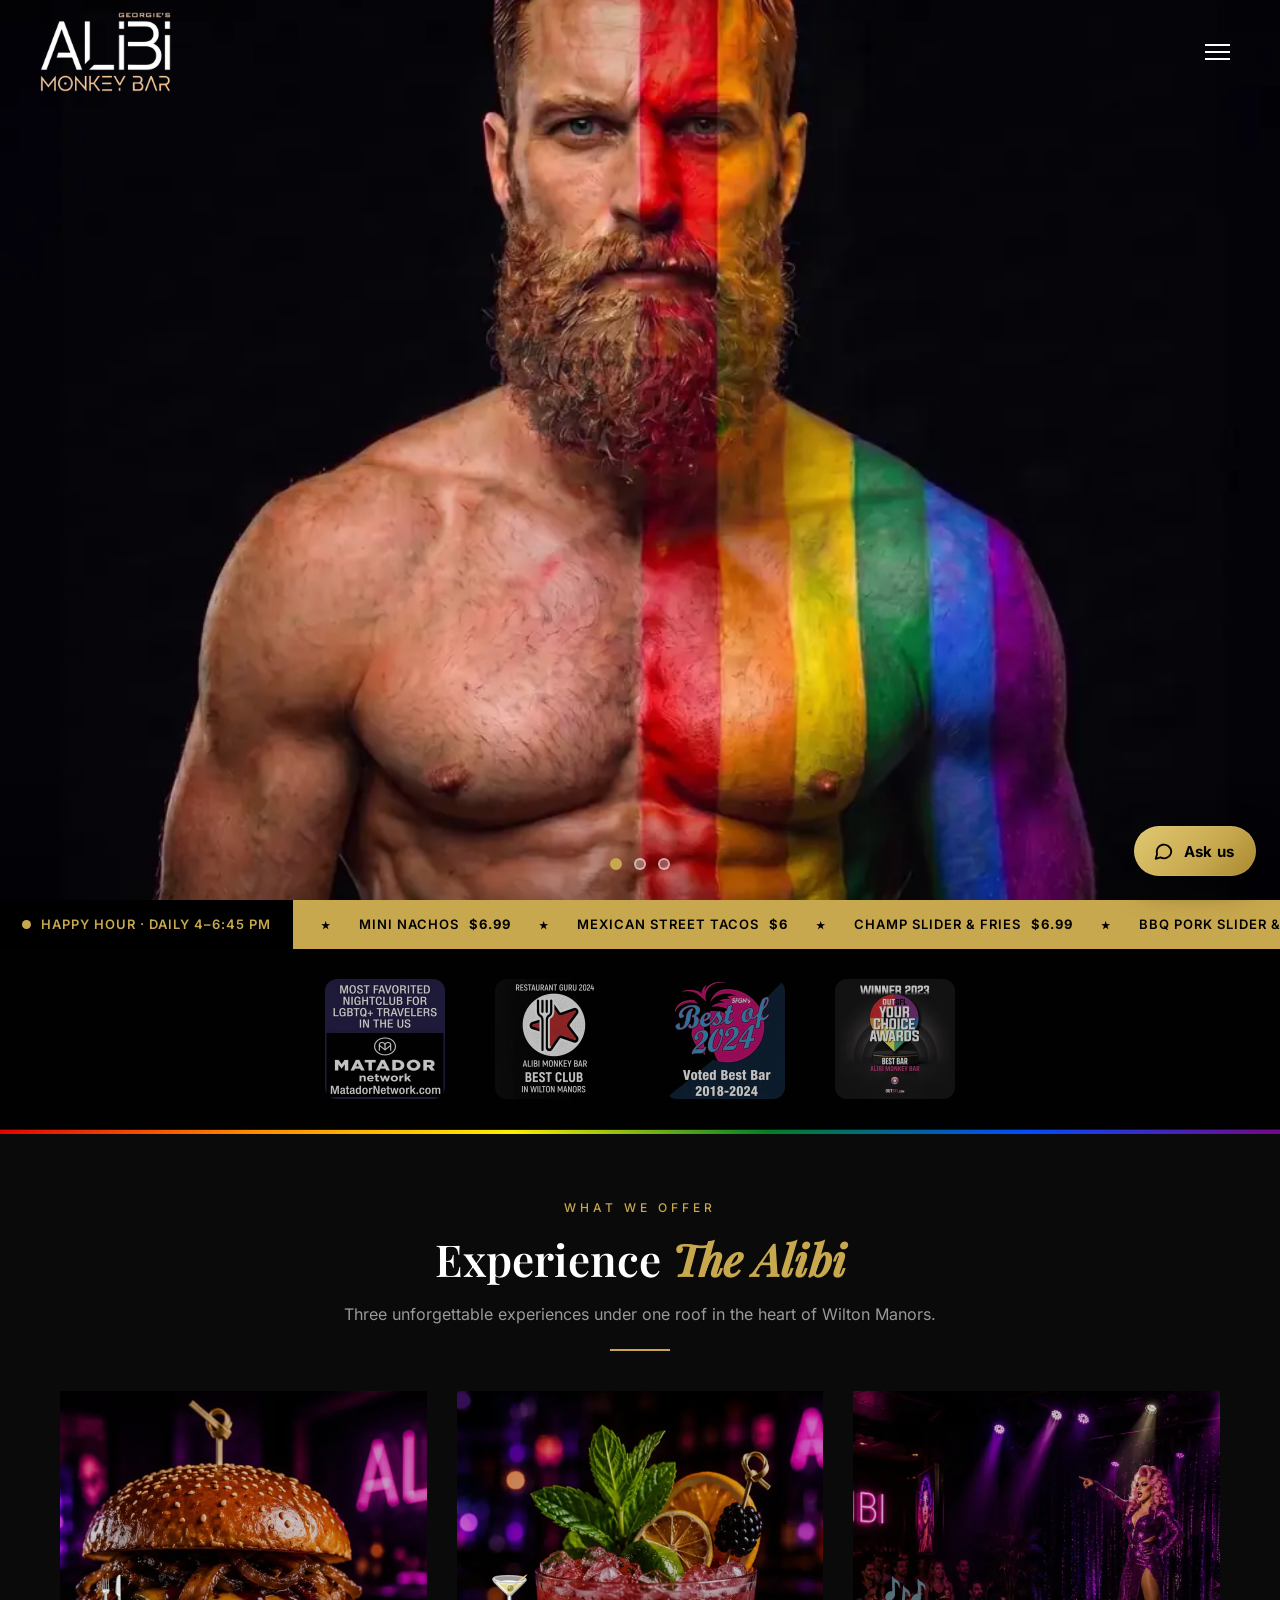
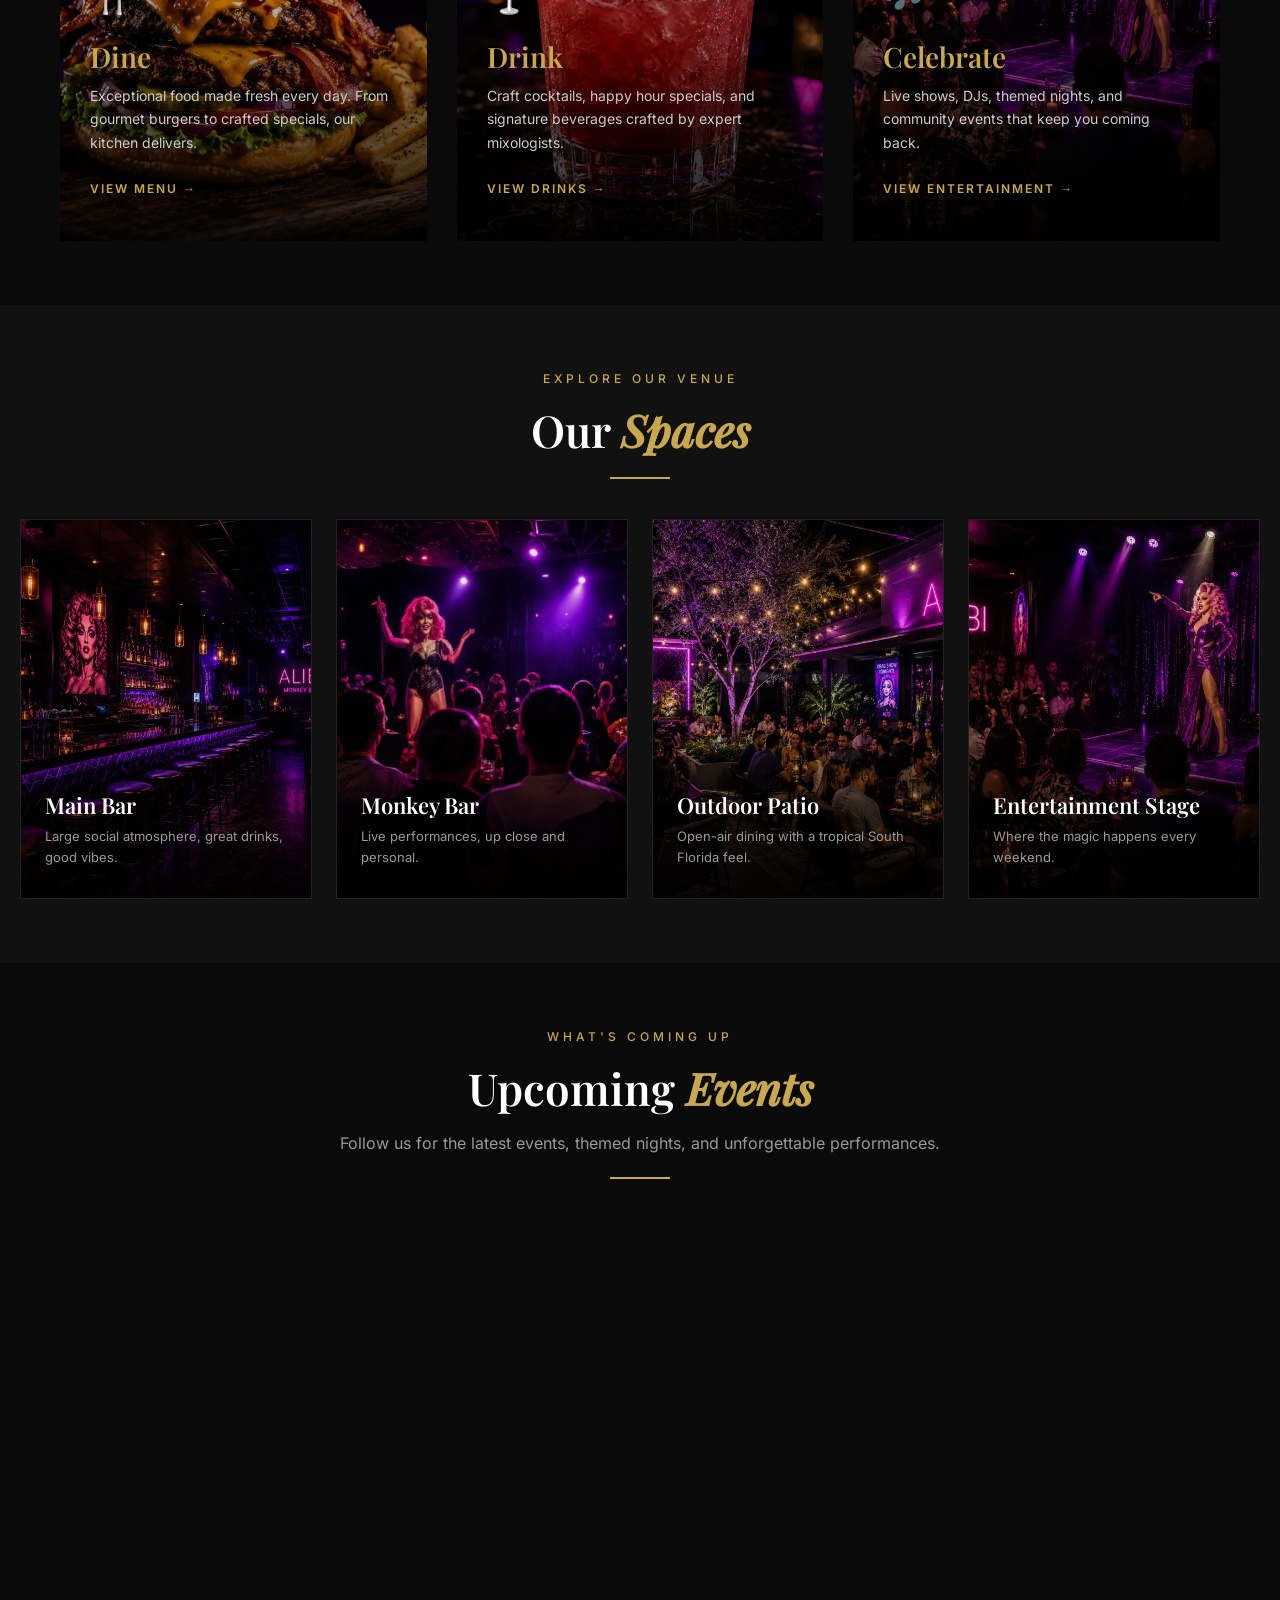
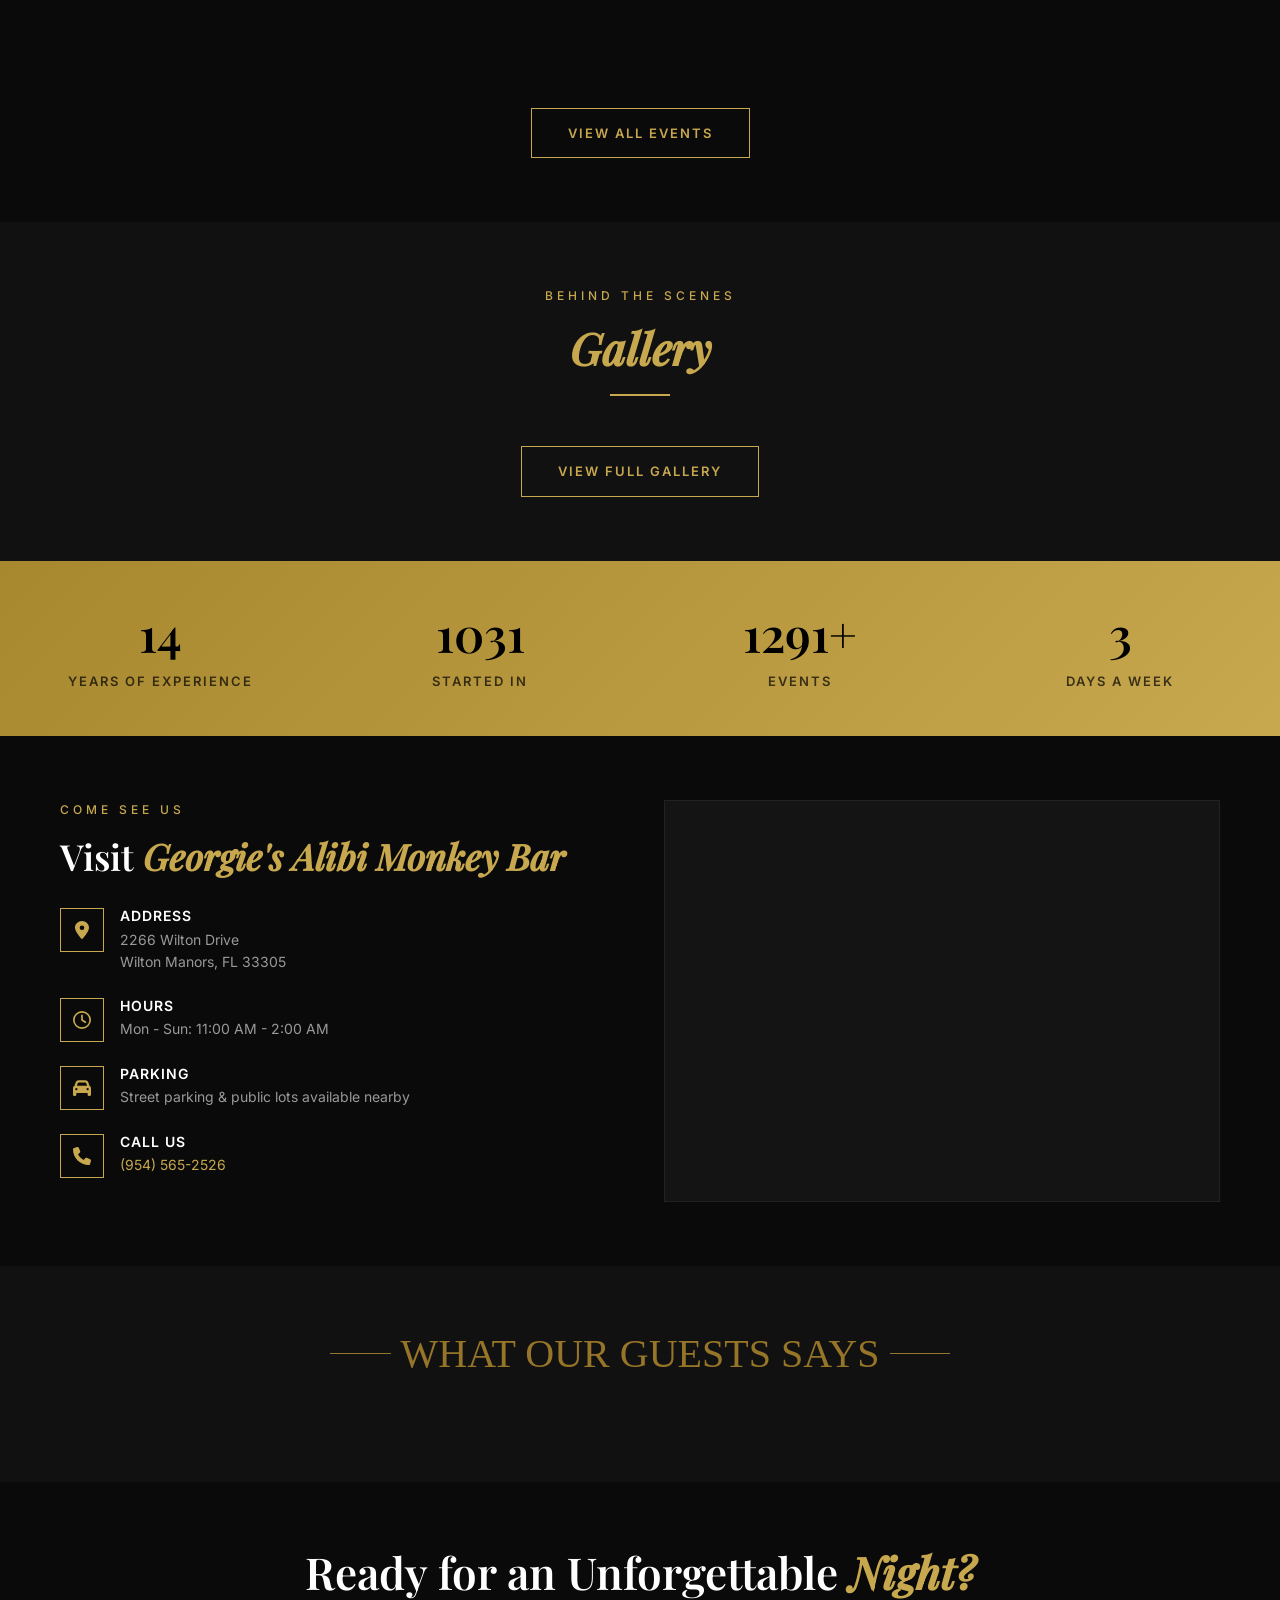
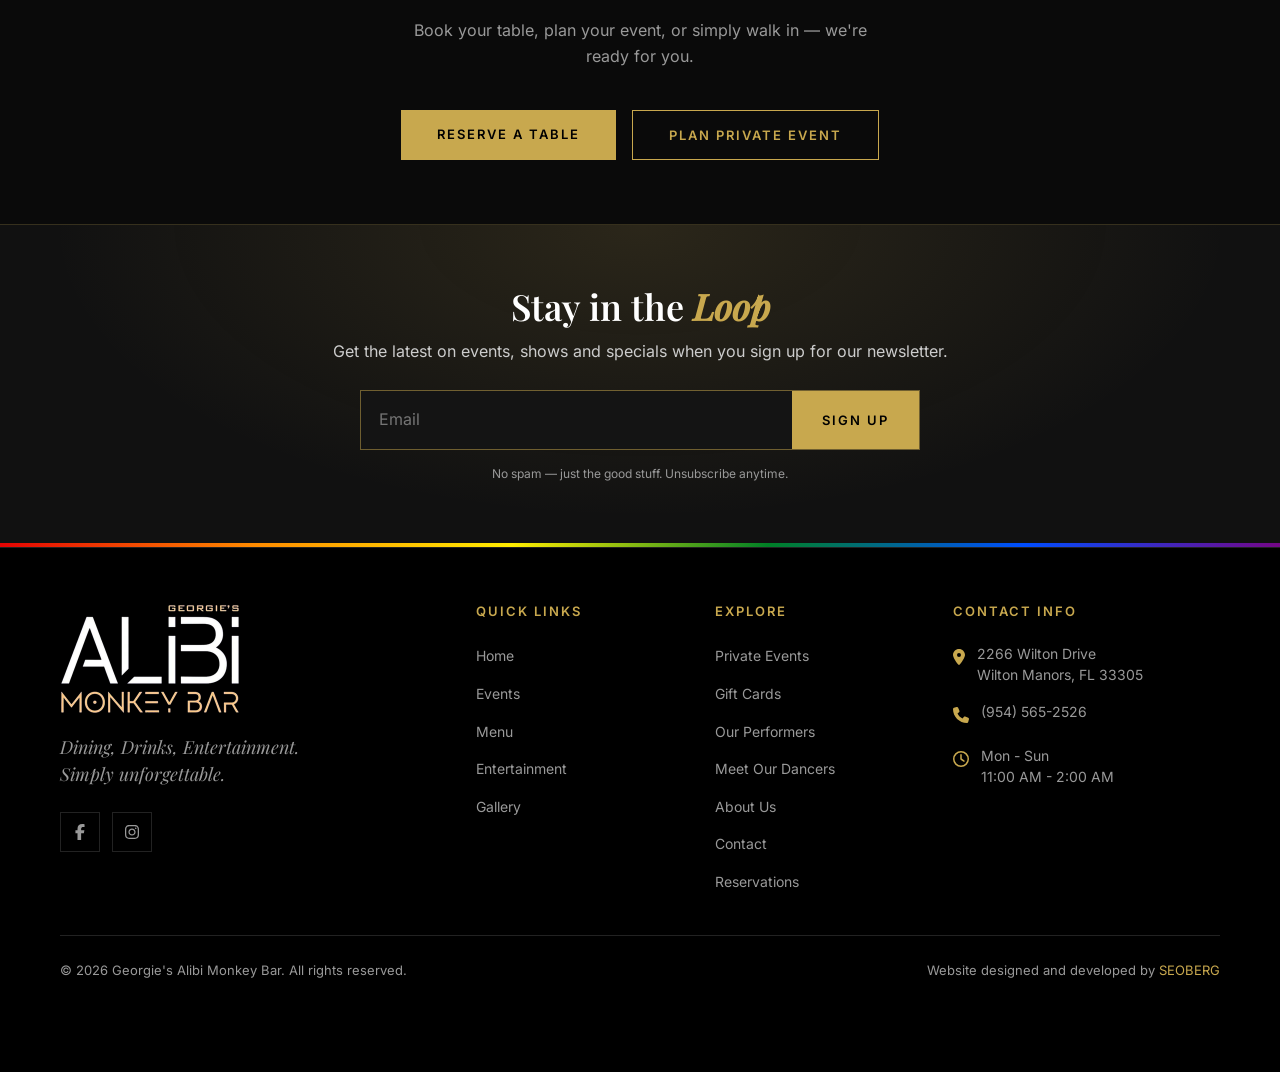
==== commit 226df58f: "Update website: 16 file(s) changed 404.html, about.html, admin/assets/admin.css, contact.html, css/s" ====
--- a/index.html
+++ b/index.html
@@ -10,7 +10,7 @@
   <link rel="apple-touch-icon" href="images/apple-touch-icon.png">
   <link rel="preload" href="fonts/inter-latin.woff2" as="font" type="font/woff2" crossorigin>
   <link rel="preload" href="fonts/playfair-display-latin.woff2" as="font" type="font/woff2" crossorigin>
-  <link rel="stylesheet" href="css/style.css?v=20261104d">
+  <link rel="stylesheet" href="css/style.css?v=20261104f">
 </head>
 <body>
 
--- a/css/style.css
+++ b/css/style.css
@@ -4965,9 +4965,20 @@
   .chat-title span { display: block; font-size: 11px; white-space: nowrap; overflow: hidden; text-overflow: ellipsis; }
   .chat-icon-btn { width: 30px; height: 30px; }
   .container { padding: 0 14px; }
+  .ev-tabs { margin-left: -14px; margin-right: -14px; padding: 0 14px; } /* edge-to-edge strip matches the narrower gutter */
+  .form-row { grid-template-columns: minmax(0, 1fr); }
+  .form-group input, .form-group select, .form-group textarea { width: 100%; min-width: 0; }
   .awards-track { flex-wrap: wrap; gap: 8px; }
   .award-item { width: 50px; height: 50px; }
   .award-item:hover { transform: scale(1.8); }
+}
+
+/* Very short screens (razr / Flip outer screens): the page gets the room, not the sticky bar */
+@media (max-width: 768px) and (max-height: 420px) {
+  .mobile-cta-bar { display: none; }
+  body { padding-bottom: 0; }
+  .chat-launcher { bottom: 12px !important; }
+  .page-banner { min-height: 0; padding-top: 76px; padding-bottom: 24px; }
 }
 
 /* Very narrow phones (Galaxy Fold / Z Fold cover screens, small Androids) */
